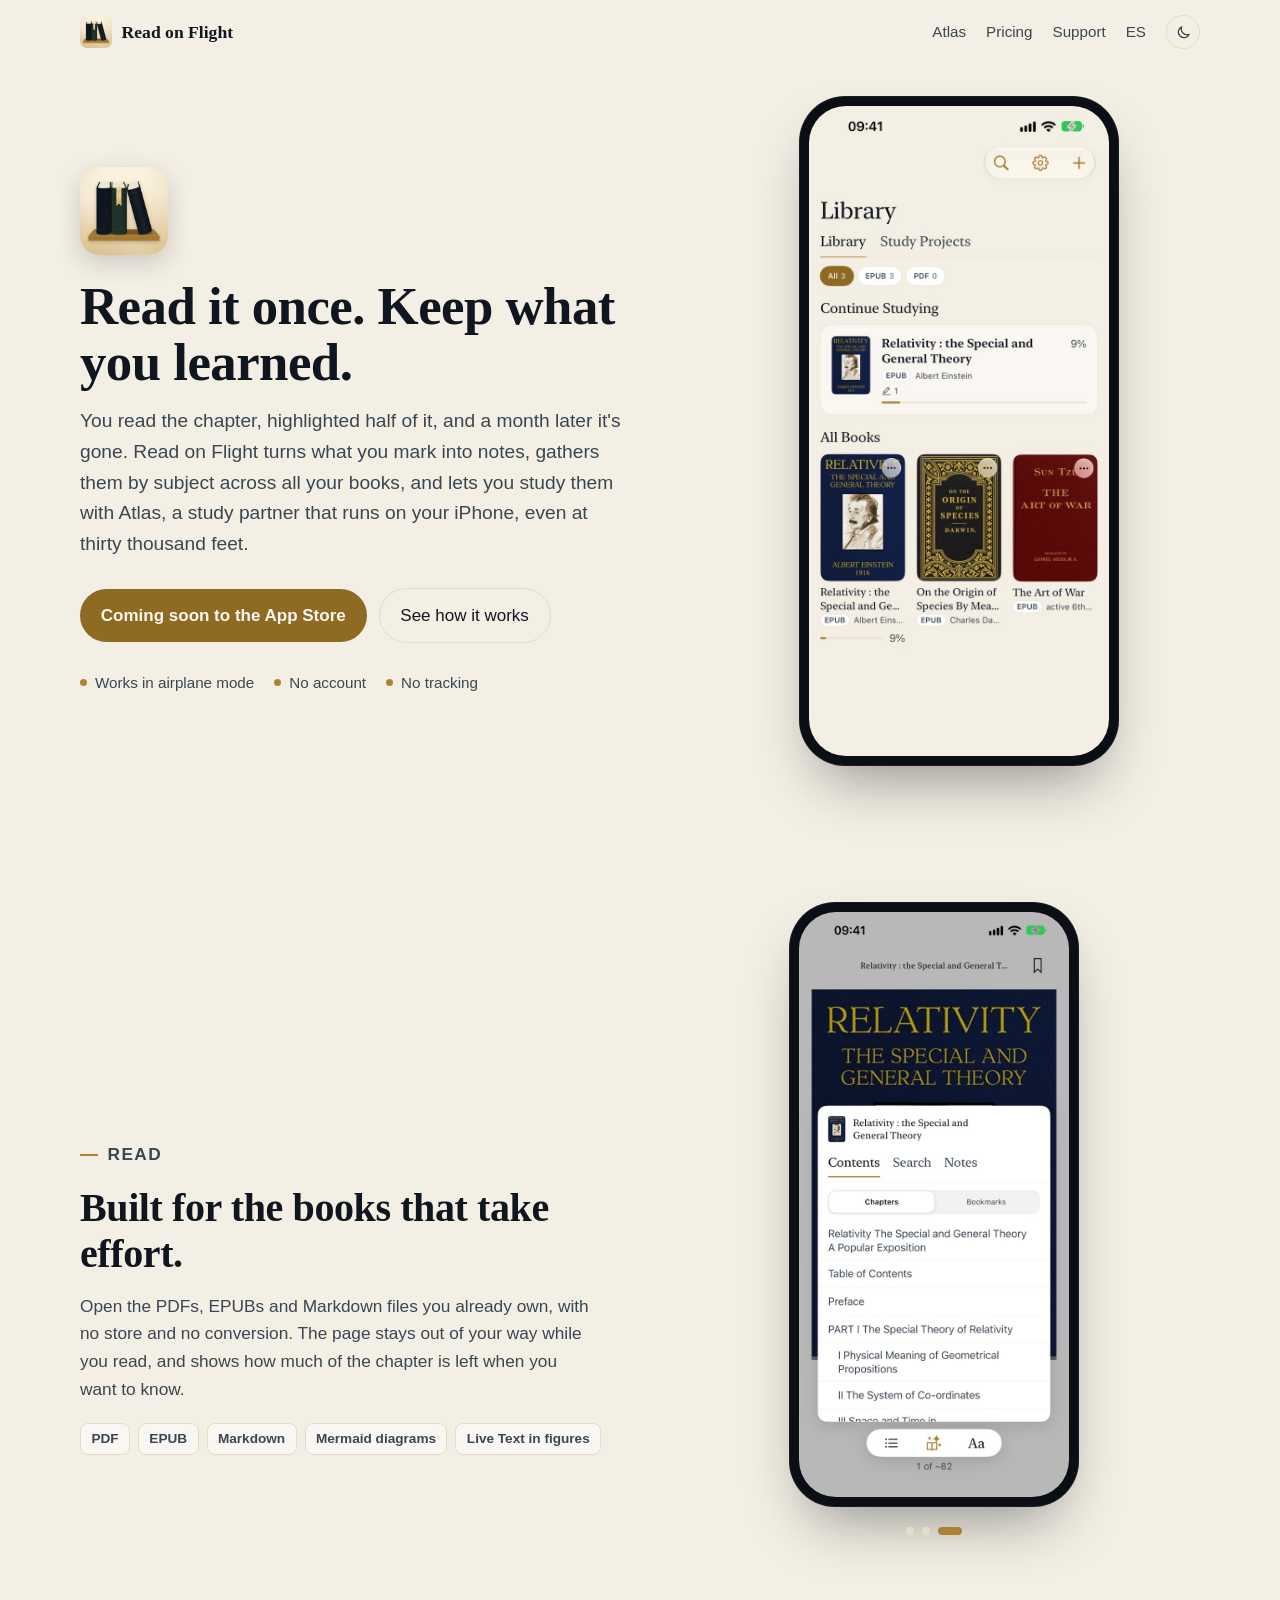
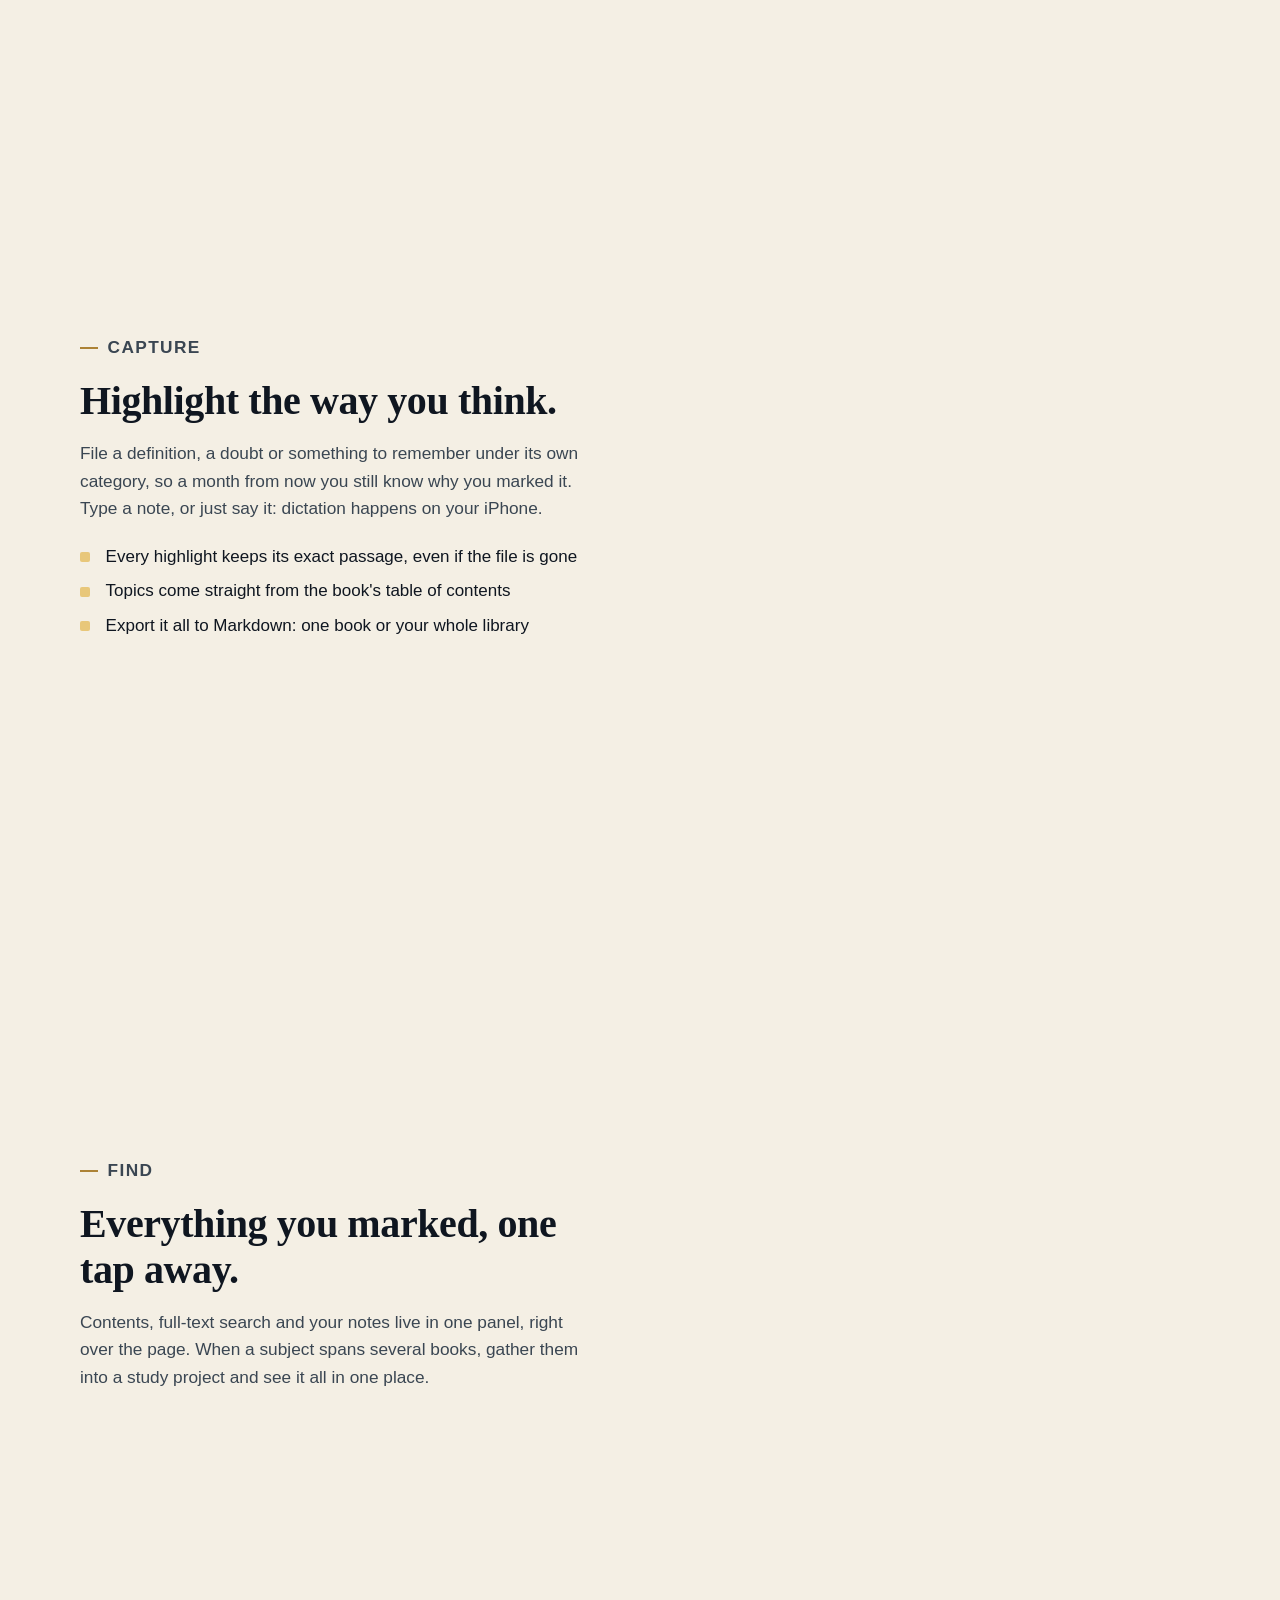
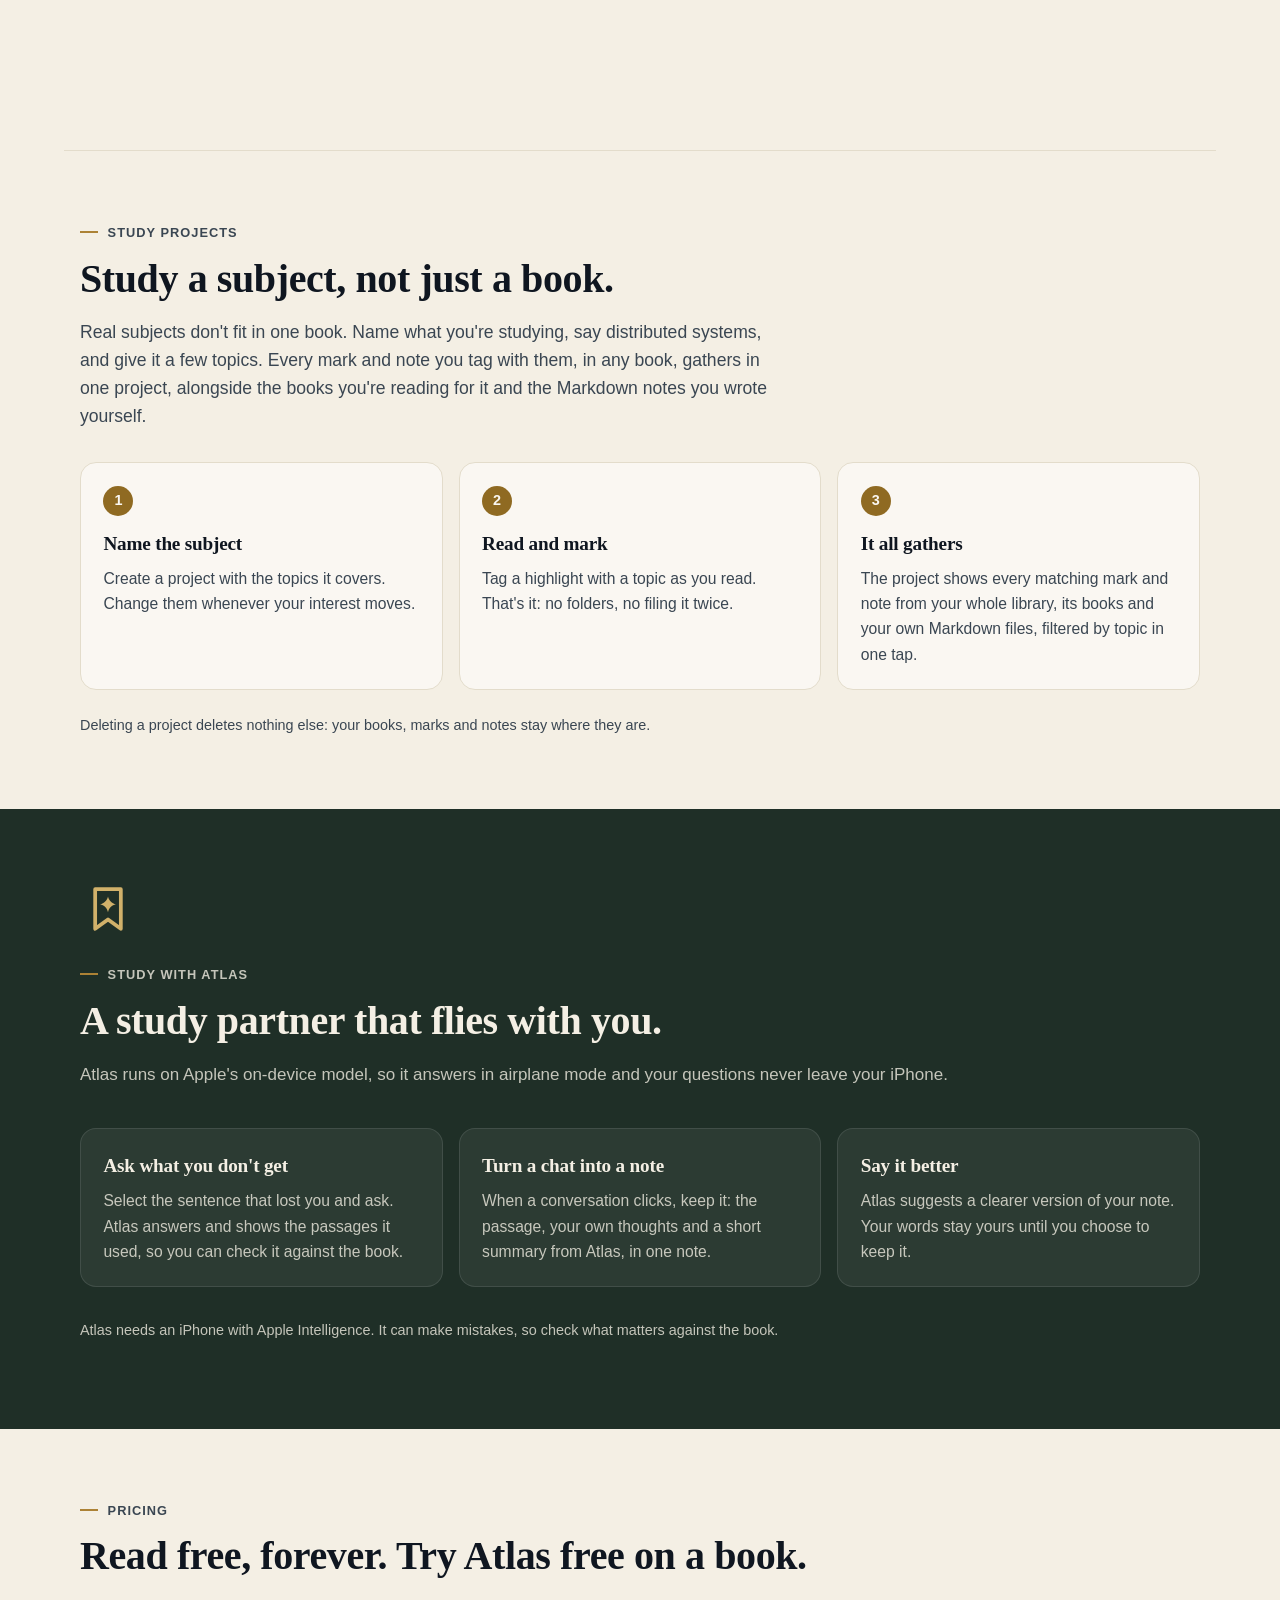
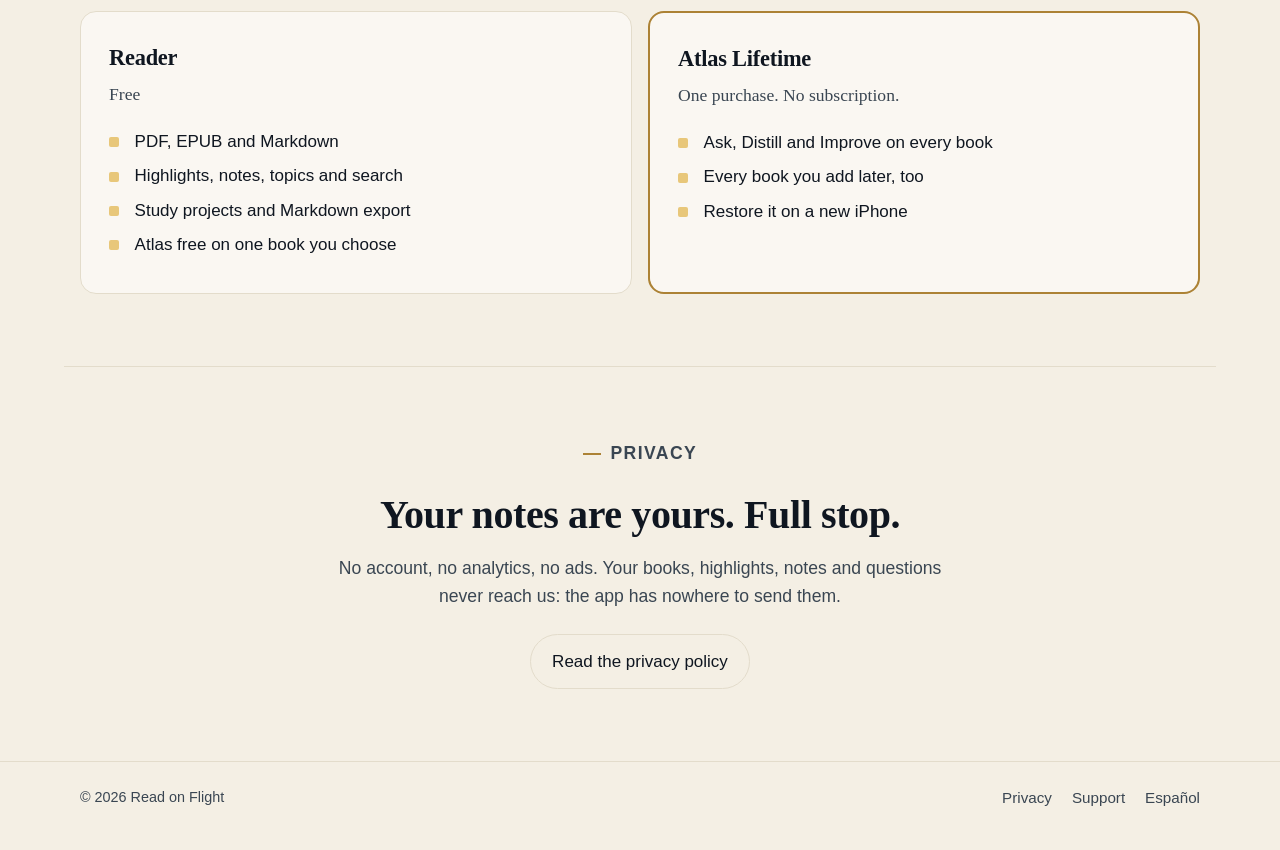
==== index.html @ 16715e51 "Study Projects gets its own section and a place in the hero: study a subject, not just a book" ====
<!doctype html>
<html lang="en">
<head>
<meta charset="utf-8">
<meta name="viewport" content="width=device-width, initial-scale=1">
<title>Read on Flight — turn technical books into knowledge you keep</title>
<meta name="description" content="The offline reader for technical books. Highlight what matters, turn it into notes you will actually use, and study with Atlas, a study partner that runs entirely on your iPhone. No account, no tracking.">
<meta property="og:title" content="Read on Flight">
<meta property="og:description" content="Turn technical books into knowledge you keep. The offline reader for iPhone.">
<meta property="og:image" content="https://sebas8824.github.io/readonflight-site/img/library.jpg">
<meta name="theme-color" content="#f4efe4" media="(prefers-color-scheme: light)">
<meta name="theme-color" content="#0f1620" media="(prefers-color-scheme: dark)">
<link rel="icon" href="img/icon.png">
<link rel="apple-touch-icon" href="apple-touch-icon.png">
<link rel="alternate" hreflang="es" href="es/">
<script>try{var t=localStorage.getItem("theme");if(t=="light"||t=="dark")document.documentElement.dataset.theme=t}catch(e){}</script>
<link rel="stylesheet" href="style.css">
</head>
<body>

<header class="bar">
  <a class="brand" href="./"><img src="img/icon.png" alt="">Read on Flight</a>
  <nav><a href="#atlas">Atlas</a><a href="#pricing">Pricing</a><a href="support.html">Support</a><a href="es/" lang="es">ES</a><button class="theme-toggle" type="button" data-to-dark="Switch to dark mode" data-to-light="Switch to light mode" aria-label="Switch to dark mode"><svg class="moon" viewBox="0 0 24 24" aria-hidden="true"><path d="M20 14.5A8 8 0 0 1 9.5 4a8 8 0 1 0 10.5 10.5z" fill="none" stroke="currentColor" stroke-width="1.8" stroke-linejoin="round"/></svg><svg class="sun" viewBox="0 0 24 24" aria-hidden="true"><circle cx="12" cy="12" r="4" fill="none" stroke="currentColor" stroke-width="1.8"/><path d="M12 2.5v2.5M12 19v2.5M2.5 12H5M19 12h2.5M5.3 5.3l1.8 1.8M16.9 16.9l1.8 1.8M5.3 18.7l1.8-1.8M16.9 7.1l1.8-1.8" stroke="currentColor" stroke-width="1.8" stroke-linecap="round"/></svg></button></nav>
</header>

<main>
  <section class="hero">
    <div>
      <img class="icon" src="img/icon.png" alt="Read on Flight app icon">
      <h1>Read it once. Keep what you learned.</h1>
      <p class="lede">You read the chapter, highlighted half of it, and a month later it's gone.
      Read on Flight turns what you mark into notes, gathers them by subject across all your books,
      and lets you study them with Atlas, a study partner that runs on your iPhone, even at thirty
      thousand feet.</p>
      <div class="cta">
        <span class="pill">Coming soon to the App Store</span>
        <a class="pill ghost" href="#features">See how it works</a>
      </div>
      <ul class="promises">
        <li>Works in airplane mode</li>
        <li>No account</li>
        <li>No tracking</li>
      </ul>
    </div>
    <div class="phone">
      <img class="for-light" src="img/library.jpg" width="646" height="1400" alt="The library: a Continue Studying card for Einstein's Relativity above a shelf of three book covers.">
      <img class="for-dark" src="img/library-dark.jpg" width="646" height="1400" alt="The library: a Continue Studying card for Einstein's Relativity above a shelf of three book covers.">
    </div>
  </section>

  <section class="section tour" id="features">
    <div class="tour-steps">
      <article class="step is-active">
        <div class="copy">
          <p class="eyebrow">Read</p>
          <h2>Built for the books that take effort.</h2>
          <p>Open the PDFs, EPUBs and Markdown files you already own, with no store and no conversion.
          The page stays out of your way while you read, and shows how much of the chapter is left
          when you want to know.</p>
          <div class="formats"><span>PDF</span><span>EPUB</span><span>Markdown</span><span>Mermaid diagrams</span><span>Live Text in figures</span></div>
        </div>
      </article>
      <article class="step">
        <div class="copy">
          <p class="eyebrow">Capture</p>
          <h2>Highlight the way you think.</h2>
          <p>File a definition, a doubt or something to remember under its own category, so a month
          from now you still know why you marked it. Type a note, or just say it: dictation happens
          on your iPhone.</p>
          <ul class="ticks">
            <li>Every highlight keeps its exact passage, even if the file is gone</li>
            <li>Topics come straight from the book's table of contents</li>
            <li>Export it all to Markdown: one book or your whole library</li>
          </ul>
        </div>
      </article>
      <article class="step">
        <div class="copy">
          <p class="eyebrow">Find</p>
          <h2>Everything you marked, one tap away.</h2>
          <p>Contents, full-text search and your notes live in one panel, right over the page. When a
          subject spans several books, gather them into a study project and see it all in one place.</p>
        </div>
      </article>
    </div>
    <div class="tour-stage">
      <div class="phone"><div class="shots">
        <img class="shot is-on" src="img/reader.jpg" width="646" height="1400" alt="A page of Relativity with a passage highlighted in green and the reading dock below.">
        <img class="shot" loading="lazy" src="img/select.jpg" width="646" height="1400" alt="A selected passage with the menu: Highlight, Note, Ask Atlas, Copy.">
        <img class="shot" loading="lazy" src="img/contents.jpg" width="646" height="1400" alt="The contents panel with Contents, Search and Notes tabs over the book.">
      </div></div>
      <div class="tour-dots" aria-hidden="true"><span class="is-on"></span><span></span><span></span></div>
    </div>
  </section>

  <section class="section projects" id="projects">
    <p class="eyebrow">Study Projects</p>
    <h2>Study a subject, not just a book.</h2>
    <p class="lead">Real subjects don't fit in one book. Name what you're studying, say distributed systems, and give it a few topics. Every mark and note you tag with them, in any book, gathers in one project, alongside the books you're reading for it and the Markdown notes you wrote yourself.</p>
    <ol class="project-steps">
        <li><span class="n">1</span><h3>Name the subject</h3><p>Create a project with the topics it covers. Change them whenever your interest moves.</p></li>
        <li><span class="n">2</span><h3>Read and mark</h3><p>Tag a highlight with a topic as you read. That's it: no folders, no filing it twice.</p></li>
        <li><span class="n">3</span><h3>It all gathers</h3><p>The project shows every matching mark and note from your whole library, its books and your own Markdown files, filtered by topic in one tap.</p></li>
    </ol>
    <p class="fine">Deleting a project deletes nothing else: your books, marks and notes stay where they are.</p>
  </section>

  <div class="atlas" id="atlas">
    <section class="section">
      <svg class="glyph" viewBox="0 0 24 24" aria-hidden="true">
        <path d="M6.5 3.5h11v17l-5.5-4-5.5 4z" fill="none" stroke="currentColor" stroke-width="1.6" stroke-linecap="round" stroke-linejoin="round"/>
        <path d="M12 6.6c.36 1.7 1.67 2.99 3.4 3.4-1.73.36-3.04 1.67-3.4 3.4-.36-1.73-1.67-3.04-3.4-3.4 1.73-.4 3.04-1.7 3.4-3.4z" fill="currentColor"/>
      </svg>
      <p class="eyebrow">Study with Atlas</p>
      <h2>A study partner that flies with you.</h2>
      <p>Atlas runs on Apple's on-device model, so it answers in airplane mode and your questions
      never leave your iPhone.</p>
      <div class="cards">
        <div class="card"><h3>Ask what you don't get</h3><p>Select the sentence that lost you and ask. Atlas answers and shows the passages it used, so you can check it against the book.</p></div>
        <div class="card"><h3>Turn a chat into a note</h3><p>When a conversation clicks, keep it: the passage, your own thoughts and a short summary from Atlas, in one note.</p></div>
        <div class="card"><h3>Say it better</h3><p>Atlas suggests a clearer version of your note. Your words stay yours until you choose to keep it.</p></div>
      </div>
      <p class="fine">Atlas needs an iPhone with Apple Intelligence. It can make mistakes, so check
      what matters against the book.</p>
    </section>
  </div>

  <section class="section" id="pricing">
    <p class="eyebrow">Pricing</p>
    <h2>Read free, forever. Try Atlas free on a book.</h2>
    <div class="pricing">
      <div class="plan">
        <h3>Reader</h3>
        <p class="price">Free</p>
        <ul class="ticks">
          <li>PDF, EPUB and Markdown</li>
          <li>Highlights, notes, topics and search</li>
          <li>Study projects and Markdown export</li>
          <li>Atlas free on one book you choose</li>
        </ul>
      </div>
      <div class="plan gold">
        <h3>Atlas Lifetime</h3>
        <p class="price">One purchase. No subscription.</p>
        <ul class="ticks">
          <li>Ask, Distill and Improve on every book</li>
          <li>Every book you add later, too</li>
          <li>Restore it on a new iPhone</li>
        </ul>
      </div>
    </div>
  </section>

  <section class="section privacy-band">
    <p class="eyebrow">Privacy</p>
    <h2>Your notes are yours. Full stop.</h2>
    <p>No account, no analytics, no ads. Your books, highlights, notes and questions never reach
    us: the app has nowhere to send them.</p>
    <a class="pill ghost" href="privacy.html">Read the privacy policy</a>
  </section>
</main>

<footer class="site-footer">
  <div class="bar">
    <span>© 2026 Read on Flight</span>
    <nav><a href="privacy.html">Privacy</a><a href="support.html">Support</a><a href="es/" lang="es">Español</a></nav>
  </div>
</footer>

<script src="tour.js" defer></script>
<script src="theme.js" defer></script>
</body>
</html>
---- style.css ----
/* Tokens mirror the app's DesignSystem (Oxford Archive, ADR-0019). Gold is a fill, never text on vellum. */
:root {
  --ground: #f4efe4;
  --surface: #faf7f2;
  --raised: #ffffff;
  --ink: #0f1620;
  --ink-2: #3a4652;
  --gold: #ac8235;
  --gold-fill: #8f6a22;
  --on-gold: #faf7f2;
  --knowledge: #e8c77a;
  --shelf: #1f2f27;
  --on-shelf: #f4efe4;
  --hairline: #e3dccb;
  --link: #6b4f17;
  --serif: "New York", ui-serif, "Iowan Old Style", Georgia, "Times New Roman", serif;
  --sans: -apple-system, BlinkMacSystemFont, "Segoe UI", Roboto, "Helvetica Neue", sans-serif;
  color-scheme: light dark;
}
/* Dark follows the system unless the header's toggle chose a side (theme.js). */
@media (prefers-color-scheme: dark) {
  :root:not([data-theme="light"]) {
    --ground: #0f1620;
    --surface: #1a2330;
    --raised: #222d3c;
    --ink: #f4efe4;
    --ink-2: #a8b4c0;
    --gold: #d1b16a;
    --gold-fill: #d1b16a;
    --on-gold: #0f1620;
    --knowledge: #f2e3b2;
    --shelf: #2f4336;
    --hairline: #2a3543;
    --link: #d1b16a;
  }
  :root:not([data-theme="light"]) .for-light { display: none; }
  :root:not([data-theme="light"]) .for-dark { display: block; }
}
:root[data-theme="dark"] {
  color-scheme: dark;
  --ground: #0f1620;
  --surface: #1a2330;
  --raised: #222d3c;
  --ink: #f4efe4;
  --ink-2: #a8b4c0;
  --gold: #d1b16a;
  --gold-fill: #d1b16a;
  --on-gold: #0f1620;
  --knowledge: #f2e3b2;
  --shelf: #2f4336;
  --hairline: #2a3543;
  --link: #d1b16a;
}
:root[data-theme="dark"] .for-light { display: none; }
:root[data-theme="dark"] .for-dark { display: block; }
:root[data-theme="light"] { color-scheme: light; }
.for-dark { display: none; }

* { box-sizing: border-box; }
html { -webkit-text-size-adjust: 100%; }
body {
  margin: 0;
  background: var(--ground);
  color: var(--ink);
  font: 17px/1.6 var(--sans);
}
img { max-width: 100%; height: auto; display: block; }
a { color: var(--link); text-underline-offset: 2px; }
h1, h2, h3 { font-family: var(--serif); font-weight: 600; letter-spacing: -0.01em; }

/* ---------- Shared header / footer ---------- */
.bar {
  max-width: 72rem; margin: 0 auto; padding: 1rem;
  display: flex; align-items: center; justify-content: space-between; gap: 1rem;
}
.brand { display: flex; align-items: center; gap: 0.6rem; color: var(--ink); text-decoration: none; font-family: var(--serif); font-weight: 600; font-size: 1.1rem; }
.brand img { width: 32px; height: 32px; border-radius: 22.5%; }
.bar nav { display: flex; gap: 1.25rem; font-size: 0.95rem; }
.bar nav a { color: var(--ink-2); text-decoration: none; }
.bar nav a:hover { color: var(--ink); }
.theme-toggle {
  display: inline-grid; place-items: center; width: 34px; height: 34px; margin: -6px 0;
  border: 1px solid var(--hairline); border-radius: 50%; background: transparent; color: var(--ink-2); cursor: pointer;
}
.theme-toggle:hover { color: var(--ink); }
.theme-toggle svg { width: 17px; height: 17px; }
.theme-toggle .sun { display: none; }
@media (prefers-color-scheme: dark) {
  :root:not([data-theme="light"]) .theme-toggle .sun { display: block; }
  :root:not([data-theme="light"]) .theme-toggle .moon { display: none; }
}
:root[data-theme="dark"] .theme-toggle .sun { display: block; }
:root[data-theme="dark"] .theme-toggle .moon { display: none; }
.bar nav { align-items: center; }
.site-footer {
  border-top: 1px solid var(--hairline);
  color: var(--ink-2); font-size: 0.9rem;
}
.site-footer .bar { padding-top: 1.5rem; padding-bottom: 2.5rem; flex-wrap: wrap; }

/* ---------- Landing ---------- */
.hero {
  max-width: 72rem; margin: 0 auto; padding: 2rem 1rem 4rem;
  display: grid; grid-template-columns: 1.1fr 0.9fr; gap: 3rem; align-items: center;
}
.hero .icon { width: 88px; height: 88px; border-radius: 22.5%; box-shadow: 0 8px 24px rgb(15 22 32 / 0.18); margin-bottom: 1.5rem; }
.hero h1 { font-size: clamp(2.3rem, 5vw, 3.3rem); line-height: 1.05; margin: 0 0 1rem; }
.hero .lede { font-size: 1.2rem; color: var(--ink-2); margin: 0 0 1.75rem; max-width: 34rem; }
.cta { display: flex; flex-wrap: wrap; gap: 0.75rem; align-items: center; }
.pill {
  display: inline-flex; align-items: center; gap: 0.5rem;
  padding: 0.8rem 1.3rem; border-radius: 999px;
  background: var(--gold-fill); color: var(--on-gold);
  font-weight: 600; text-decoration: none;
}
.pill.ghost { background: transparent; color: var(--ink); border: 1px solid var(--hairline); font-weight: 500; }
.promises { display: flex; flex-wrap: wrap; gap: 0.5rem 1.25rem; margin: 1.75rem 0 0; padding: 0; list-style: none; color: var(--ink-2); font-size: 0.95rem; }
.promises li::before { content: ""; display: inline-block; width: 7px; height: 7px; border-radius: 50%; background: var(--gold); margin-right: 0.5rem; vertical-align: 2px; }

.phone {
  width: 100%; max-width: 320px; margin: 0 auto;
  border-radius: 46px; padding: 10px;
  background: #0b0f15;
  box-shadow: 0 30px 60px -20px rgb(15 22 32 / 0.45), 0 0 0 1px rgb(255 255 255 / 0.06) inset;
}
.phone img { border-radius: 37px; width: 100%; }
.phone.small { max-width: 280px; }

.section { max-width: 72rem; margin: 0 auto; padding: 4.5rem 1rem; }
.section + .section { border-top: 1px solid var(--hairline); }
.feature { display: grid; grid-template-columns: 1fr 1fr; gap: 3.5rem; align-items: center; }
.feature.flip .copy { order: 2; }
.eyebrow { font-size: 0.8rem; font-weight: 600; letter-spacing: 0.08em; text-transform: uppercase; color: var(--ink-2); margin: 0 0 0.75rem; }
.eyebrow::before { content: ""; display: inline-block; width: 18px; height: 2px; background: var(--gold); margin-right: 0.6rem; vertical-align: 4px; }
.feature h2, .step h2, .section > h2 { font-size: clamp(1.8rem, 3.6vw, 2.5rem); line-height: 1.15; margin: 0 0 1rem; }
.feature p, .step p { color: var(--ink-2); font-size: 1.08rem; margin: 0 0 1rem; max-width: 32rem; }
.ticks { list-style: none; padding: 0; margin: 1.25rem 0 0; }
.ticks li { padding-left: 1.6rem; position: relative; margin: 0.45rem 0; }
.ticks li::before { content: ""; position: absolute; left: 0; top: 0.55em; width: 10px; height: 10px; border-radius: 2px; background: var(--knowledge); }

/* Feature tour: the phone stays put while the steps scroll past it (tour.js picks the shot). */
.tour { display: grid; grid-template-columns: 1fr 1fr; gap: 3.5rem; }
.step { min-height: 88vh; display: flex; align-items: center; }
.js .step .copy { opacity: 0.28; transform: translateY(14px); transition: opacity 0.5s ease, transform 0.6s ease; }
.js .step.is-active .copy { opacity: 1; transform: none; }
.tour-stage { position: sticky; top: max(4.5rem, calc(50vh - 340px)); align-self: start; }
.tour-stage .phone { max-width: 290px; }
.shots { position: relative; aspect-ratio: 646 / 1400; }
.shot { position: absolute; inset: 0; height: 100%; opacity: 0; transform: scale(0.97); transition: opacity 0.55s ease, transform 0.7s ease; }
.shot.is-on { opacity: 1; transform: none; }
.tour-dots { display: flex; justify-content: center; gap: 0.5rem; margin-top: 1.25rem; }
.tour-dots span { width: 8px; height: 8px; border-radius: 4px; background: var(--hairline); transition: width 0.3s ease, background 0.3s ease; }
.tour-dots span.is-on { width: 24px; background: var(--gold); }

.formats { display: flex; flex-wrap: wrap; gap: 0.5rem; margin-top: 1.25rem; }
.formats span { border: 1px solid var(--hairline); background: var(--surface); border-radius: 8px; padding: 0.25rem 0.65rem; font-size: 0.85rem; font-weight: 600; color: var(--ink-2); }

/* Study Projects: three numbered steps, the subject the library arranges itself around. */
.projects .lead { color: var(--ink-2); font-size: 1.1rem; max-width: 44rem; margin: 0 0 2rem; }
.project-steps { list-style: none; padding: 0; margin: 0; display: grid; grid-template-columns: repeat(3, 1fr); gap: 1rem; }
.project-steps li { background: var(--surface); border: 1px solid var(--hairline); border-radius: 16px; padding: 1.4rem; }
.project-steps .n { display: inline-grid; place-items: center; width: 30px; height: 30px; border-radius: 50%; background: var(--gold-fill); color: var(--on-gold); font-weight: 700; font-size: 0.9rem; margin-bottom: 0.85rem; }
.project-steps h3 { margin: 0 0 0.4rem; font-size: 1.2rem; }
.project-steps p { margin: 0; color: var(--ink-2); font-size: 0.98rem; }
.projects .fine { color: var(--ink-2); font-size: 0.9rem; margin: 1.5rem 0 0; }

/* Atlas lives on the shelf green, like the app's own chrome. */
.atlas { background: var(--shelf); color: var(--on-shelf); }
.atlas .section { border: 0; }
.atlas h2 { color: var(--on-shelf); }
.atlas .eyebrow, .atlas p { color: rgb(244 239 228 / 0.78); }
.atlas .glyph { width: 56px; height: 56px; color: #d1b16a; margin-bottom: 1.25rem; }
.cards { display: grid; grid-template-columns: repeat(3, 1fr); gap: 1rem; margin-top: 2.5rem; }
.card { background: rgb(255 255 255 / 0.06); border: 1px solid rgb(255 255 255 / 0.1); border-radius: 16px; padding: 1.4rem; }
.card h3 { margin: 0 0 0.4rem; font-size: 1.2rem; color: var(--on-shelf); }
.card p { margin: 0; font-size: 0.98rem; }
.atlas .fine { font-size: 0.9rem; margin-top: 2rem; }

.pricing { display: grid; grid-template-columns: 1fr 1fr; gap: 1rem; margin-top: 2rem; }
.plan { background: var(--surface); border: 1px solid var(--hairline); border-radius: 16px; padding: 1.75rem; }
.plan h3 { margin: 0; font-size: 1.4rem; }
.plan .price { font-family: var(--serif); font-size: 1.1rem; color: var(--ink-2); margin: 0.25rem 0 1rem; }
.plan.gold { border: 2px solid var(--gold); }

.privacy-band { text-align: center; }
.privacy-band p { color: var(--ink-2); max-width: 38rem; margin: 0 auto 1.5rem; font-size: 1.1rem; }

@media (max-width: 820px) {
  .hero, .feature { grid-template-columns: 1fr; gap: 2.5rem; }
  .feature.flip .copy { order: 0; }
  .hero { padding-top: 1rem; text-align: left; }
  .cards, .pricing, .project-steps { grid-template-columns: 1fr; }
  .section { padding: 3.5rem 1rem; }
  .bar nav { gap: 0.9rem; }
  .phone { max-width: 280px; }
  .phone.small { max-width: 250px; }
  /* Narrow: the phone pins in a band under the header and the words scroll up beneath it. */
  .tour { display: flex; flex-direction: column; gap: 0; }
  .tour-stage { order: -1; align-self: stretch; top: 0; z-index: 1; padding: 0.75rem 0 1rem; background: var(--ground); box-shadow: 0 14px 18px -10px var(--ground); }
  .tour-stage .phone { max-width: min(240px, 21vh); padding: 6px; border-radius: 28px; }
  .tour-stage .phone img { border-radius: 23px; }
  .tour-dots { margin-top: 0.75rem; }
  .step { min-height: 62vh; align-items: flex-start; padding-top: 2rem; }
}

@media (prefers-reduced-motion: reduce) {
  .js .step .copy, .shot, .tour-dots span { transition: none; }
}

/* ---------- Policy pages ---------- */
.doc { max-width: 42rem; margin: 0 auto; padding: 1.5rem 1rem 4rem; }
.doc h1 { font-size: 2.1rem; line-height: 1.2; margin: 0 0 0.25rem; }
.doc h2 { font-size: 1.3rem; margin: 2.2rem 0 0.5rem; }
.doc .meta { color: var(--ink-2); margin: 0 0 1.75rem; }
.doc .summary { background: var(--surface); border-left: 3px solid var(--gold); border-radius: 0 12px 12px 0; padding: 1rem 1.25rem; }
.doc ul { padding-left: 1.25rem; }
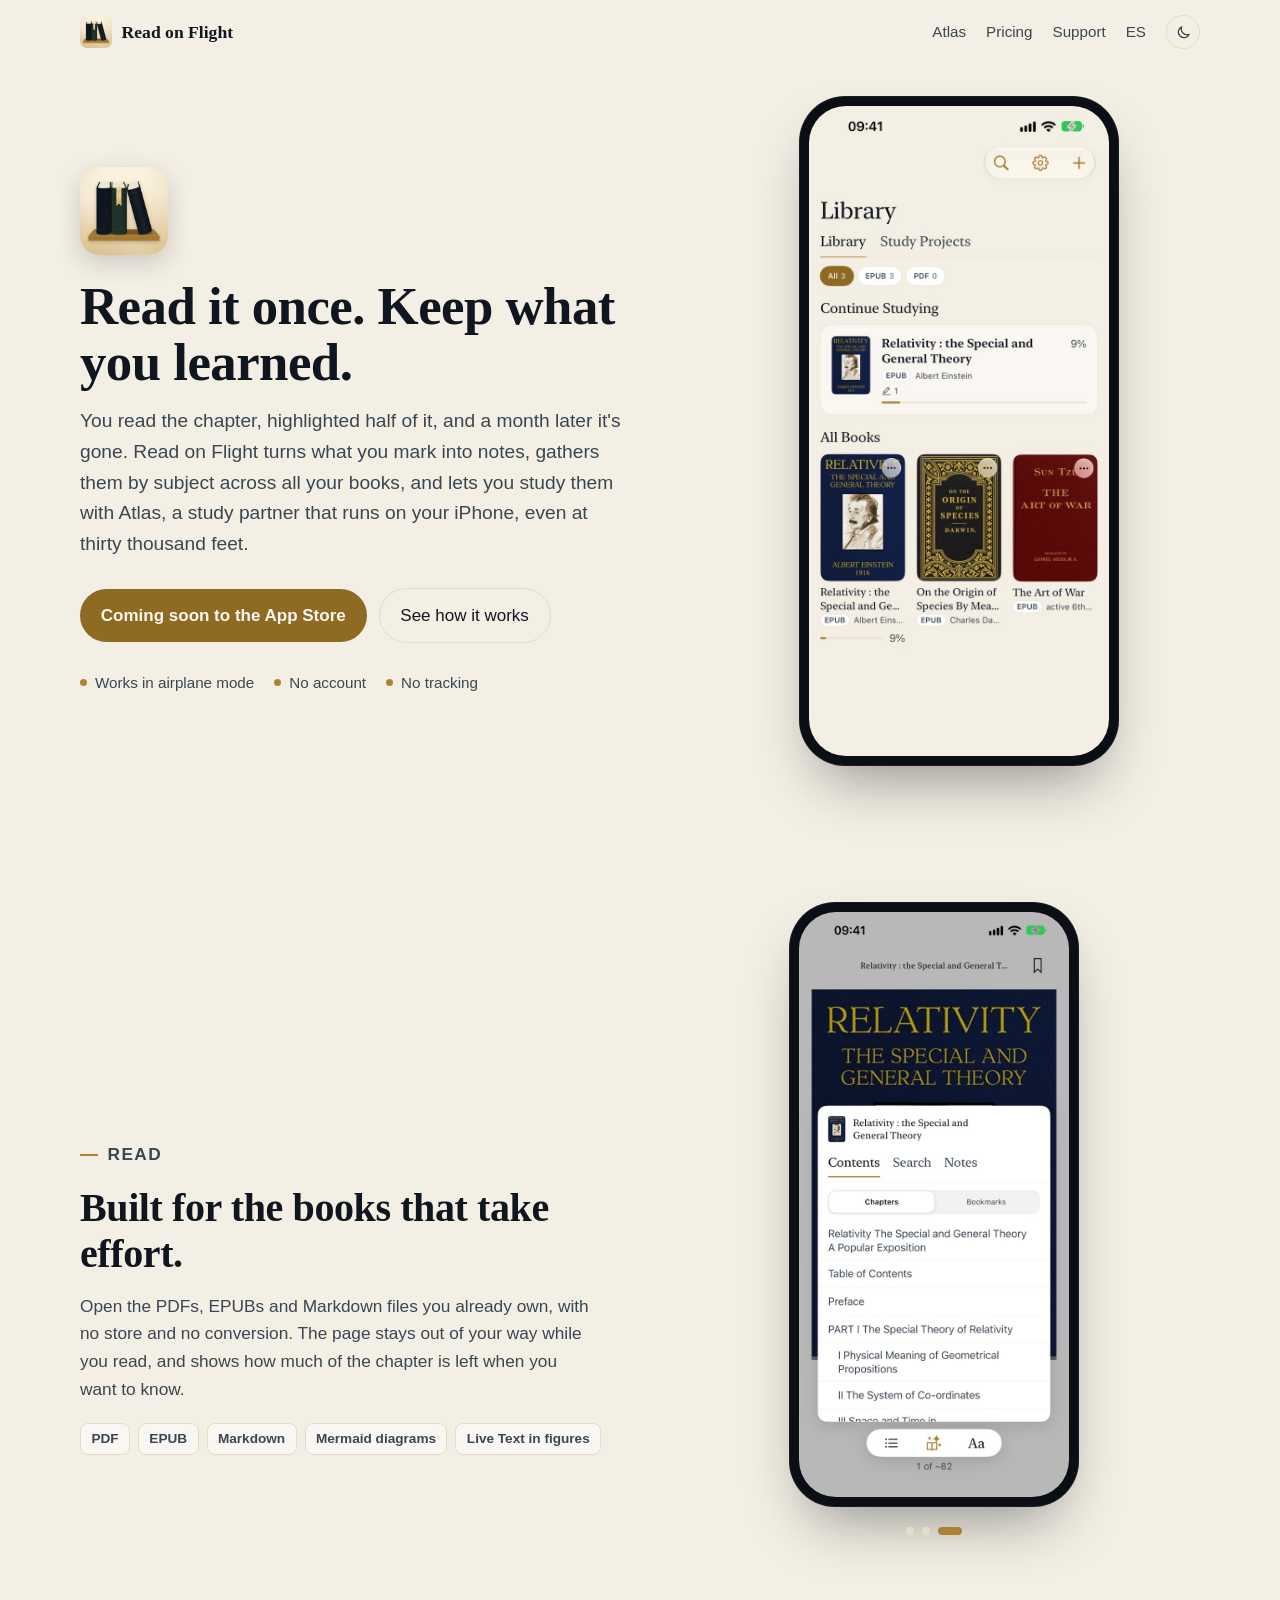
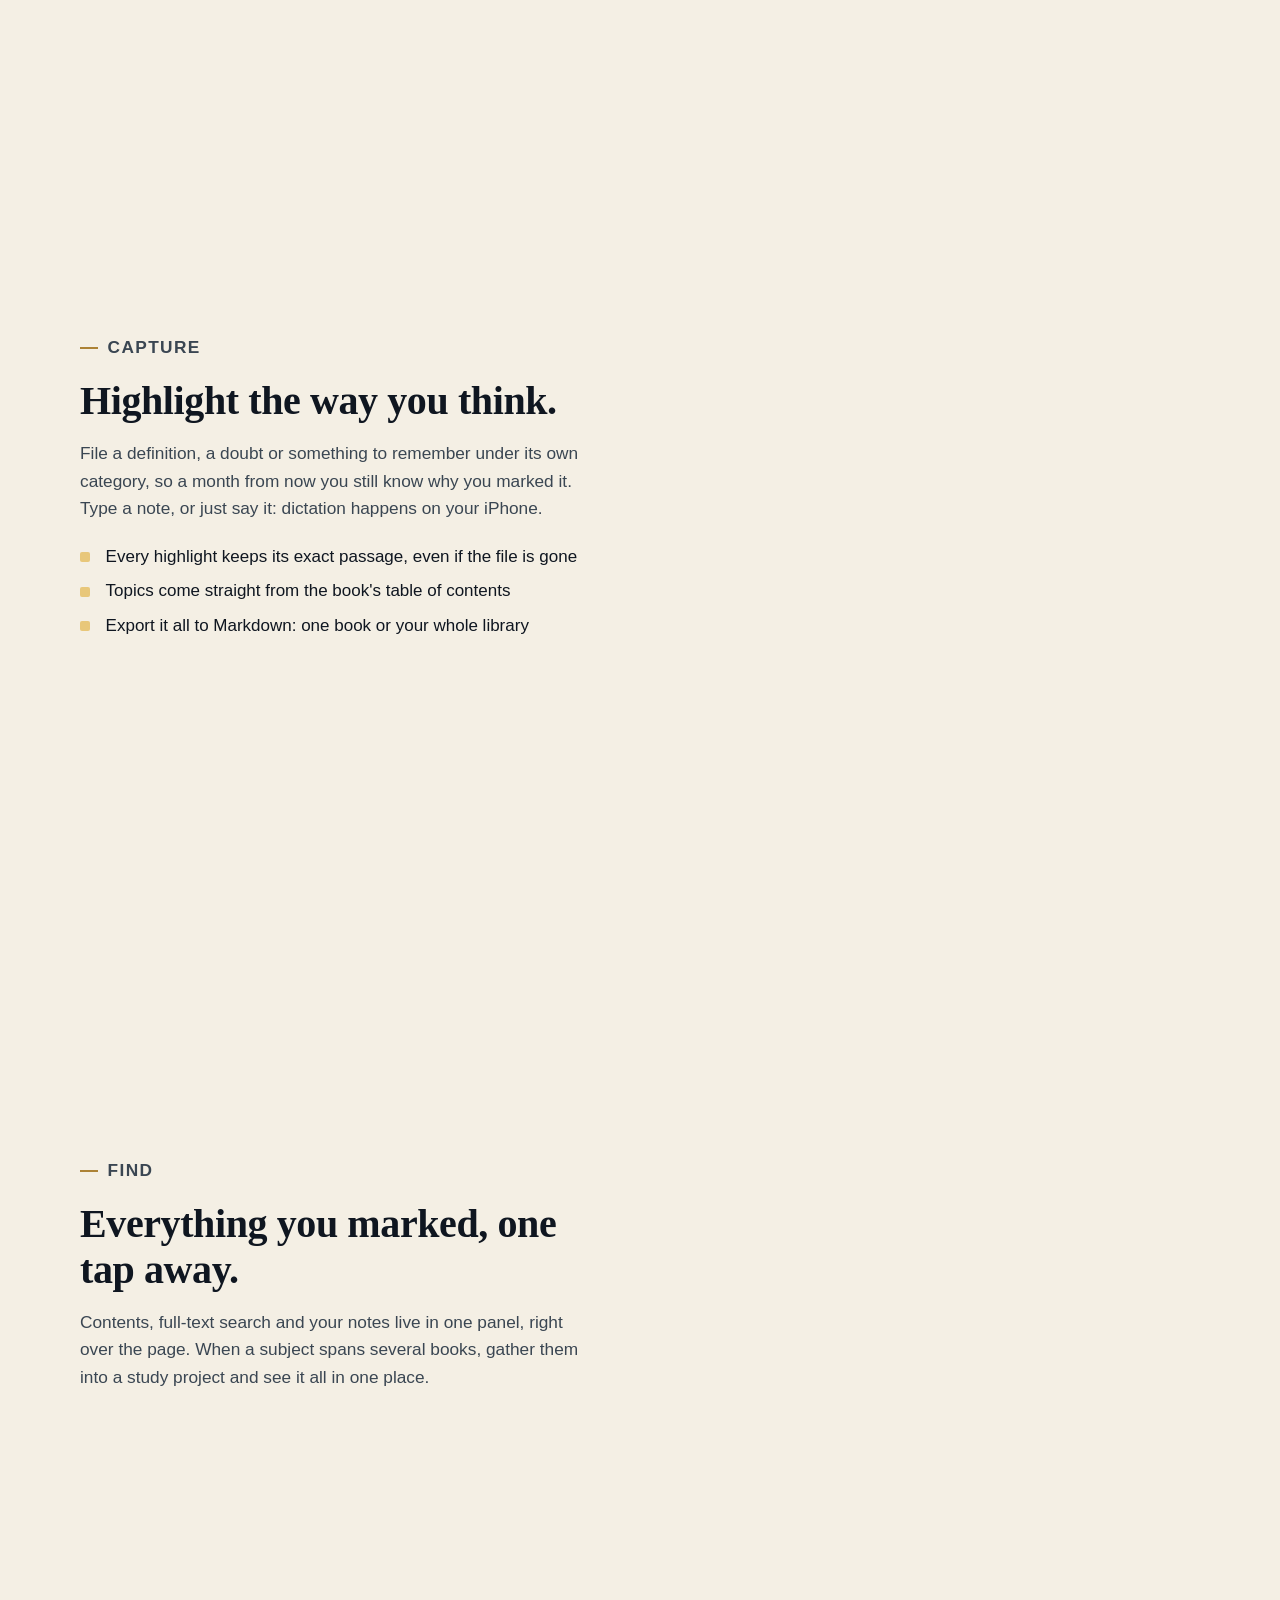
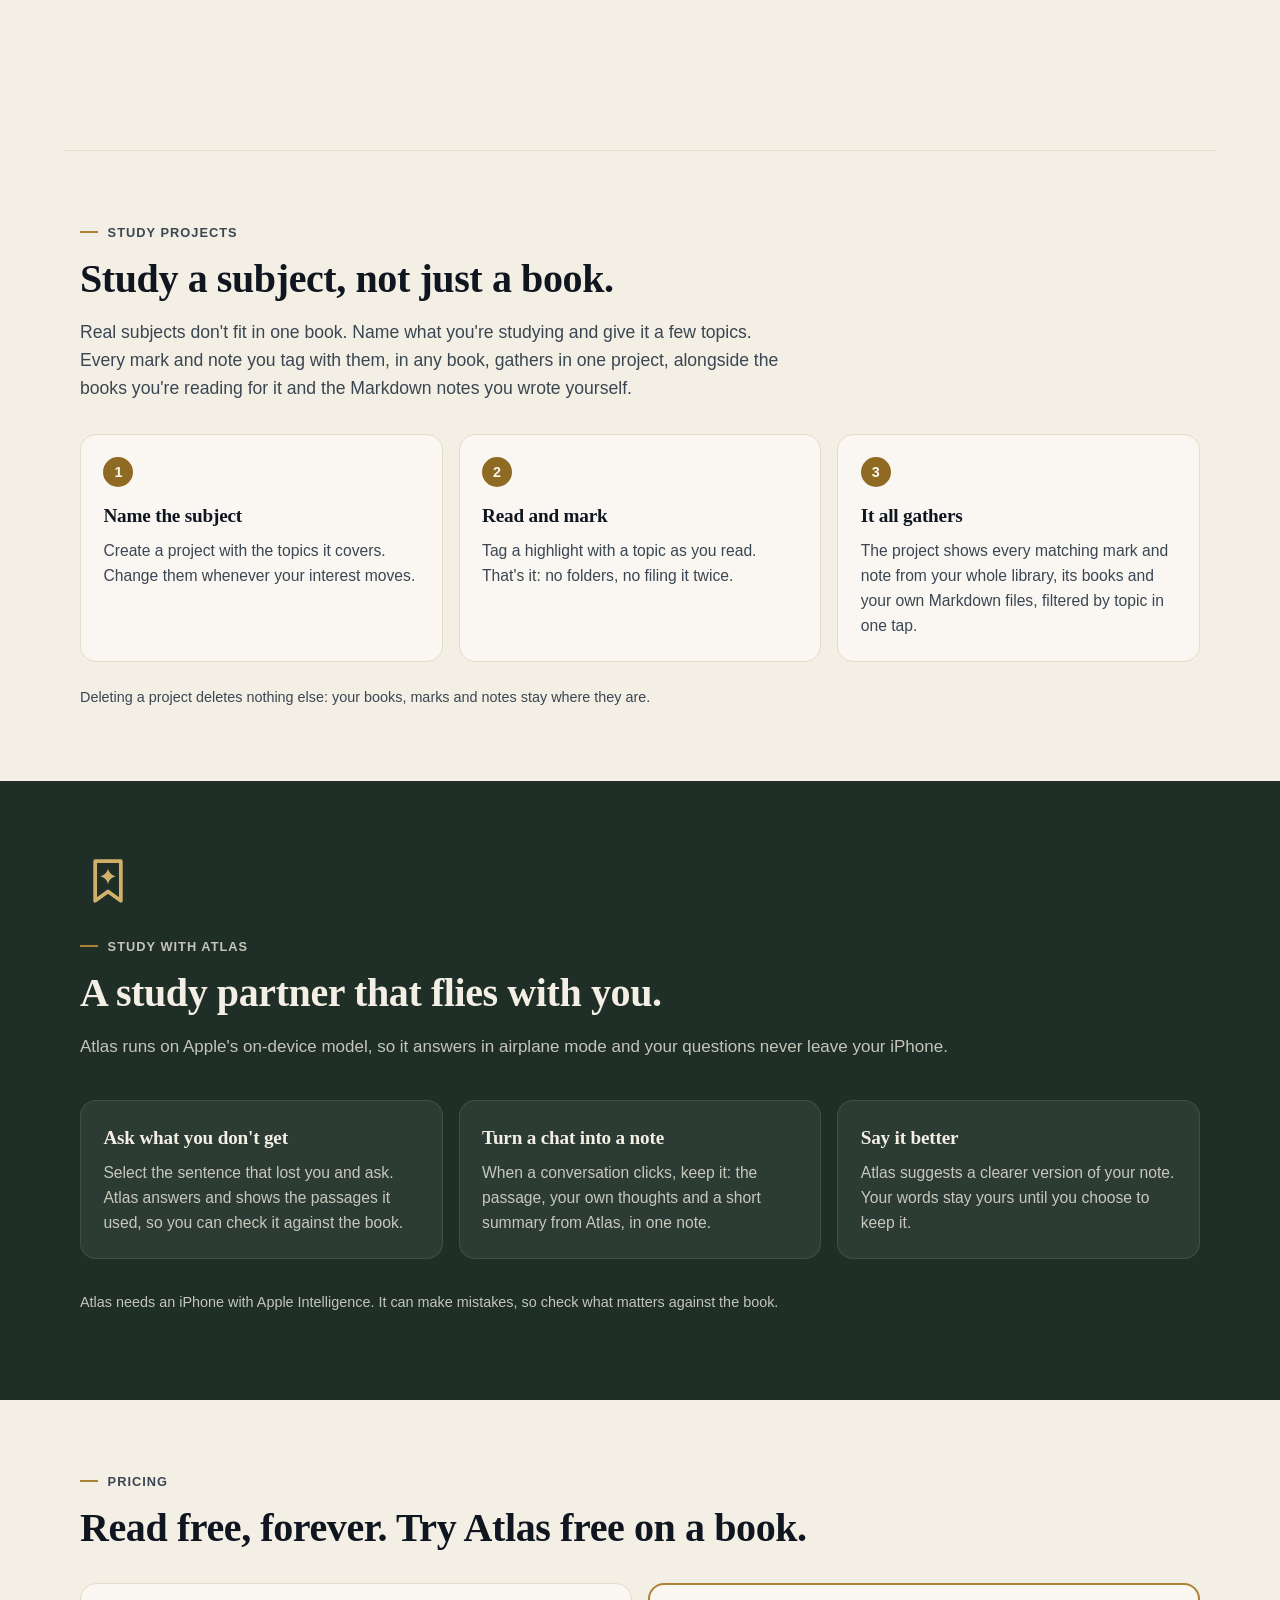
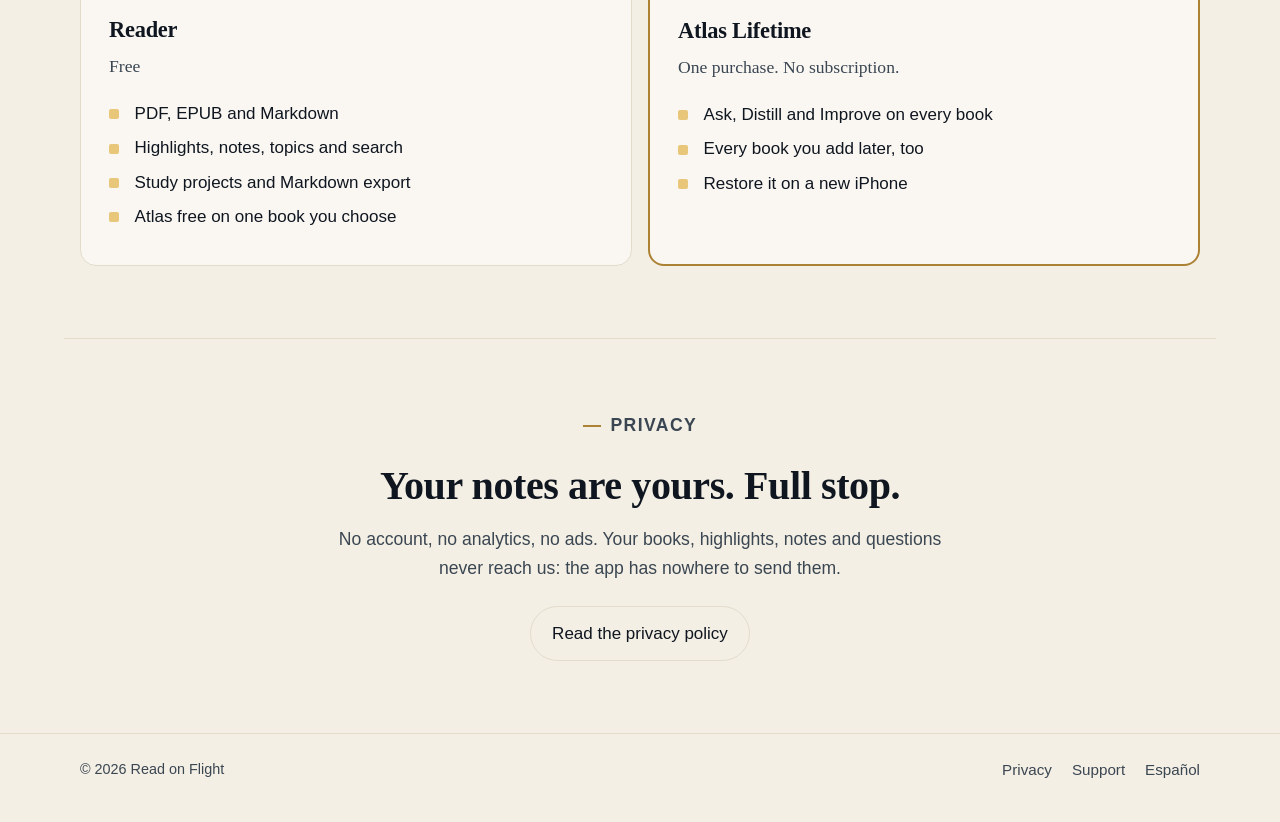
==== commit ac473089: "Study Projects copy names no subject" ====
--- a/index.html
+++ b/index.html
@@ -96,7 +96,7 @@
   <section class="section projects" id="projects">
     <p class="eyebrow">Study Projects</p>
     <h2>Study a subject, not just a book.</h2>
-    <p class="lead">Real subjects don't fit in one book. Name what you're studying, say distributed systems, and give it a few topics. Every mark and note you tag with them, in any book, gathers in one project, alongside the books you're reading for it and the Markdown notes you wrote yourself.</p>
+    <p class="lead">Real subjects don't fit in one book. Name what you're studying and give it a few topics. Every mark and note you tag with them, in any book, gathers in one project, alongside the books you're reading for it and the Markdown notes you wrote yourself.</p>
     <ol class="project-steps">
         <li><span class="n">1</span><h3>Name the subject</h3><p>Create a project with the topics it covers. Change them whenever your interest moves.</p></li>
         <li><span class="n">2</span><h3>Read and mark</h3><p>Tag a highlight with a topic as you read. That's it: no folders, no filing it twice.</p></li>
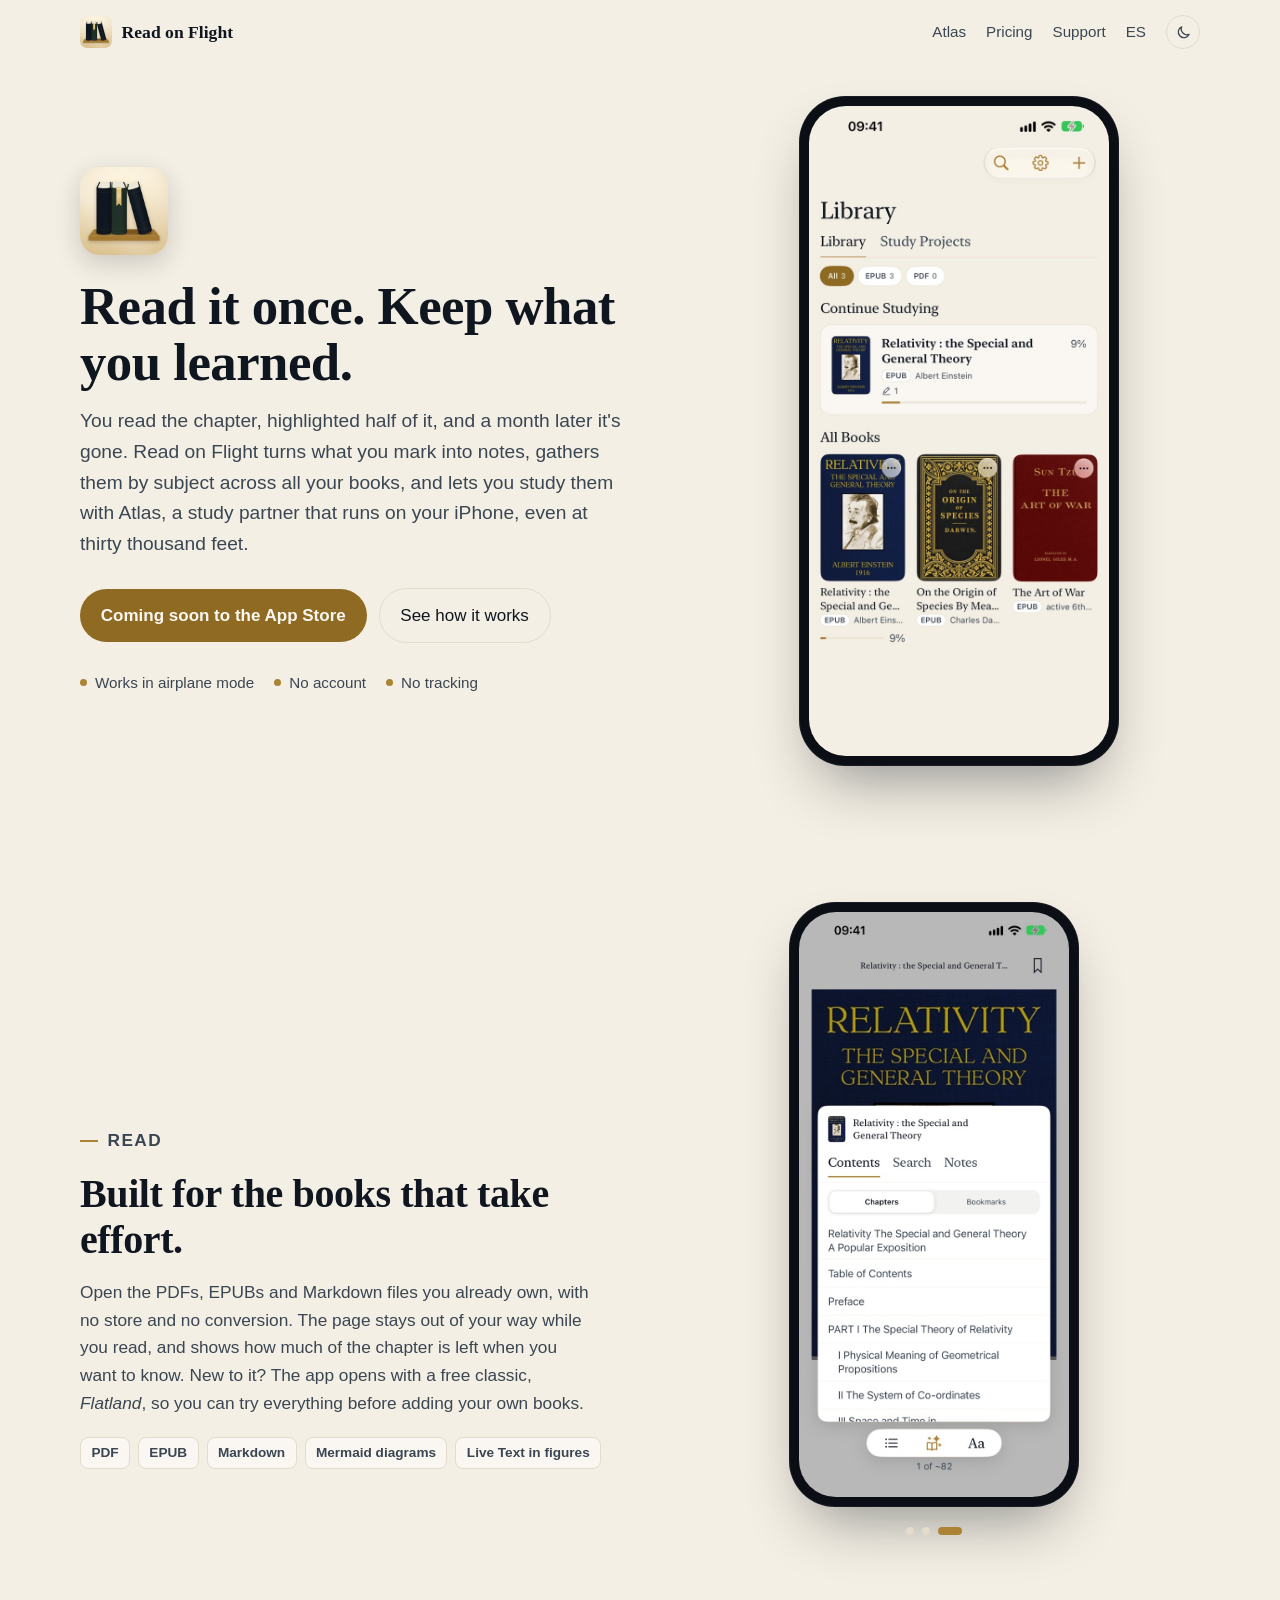
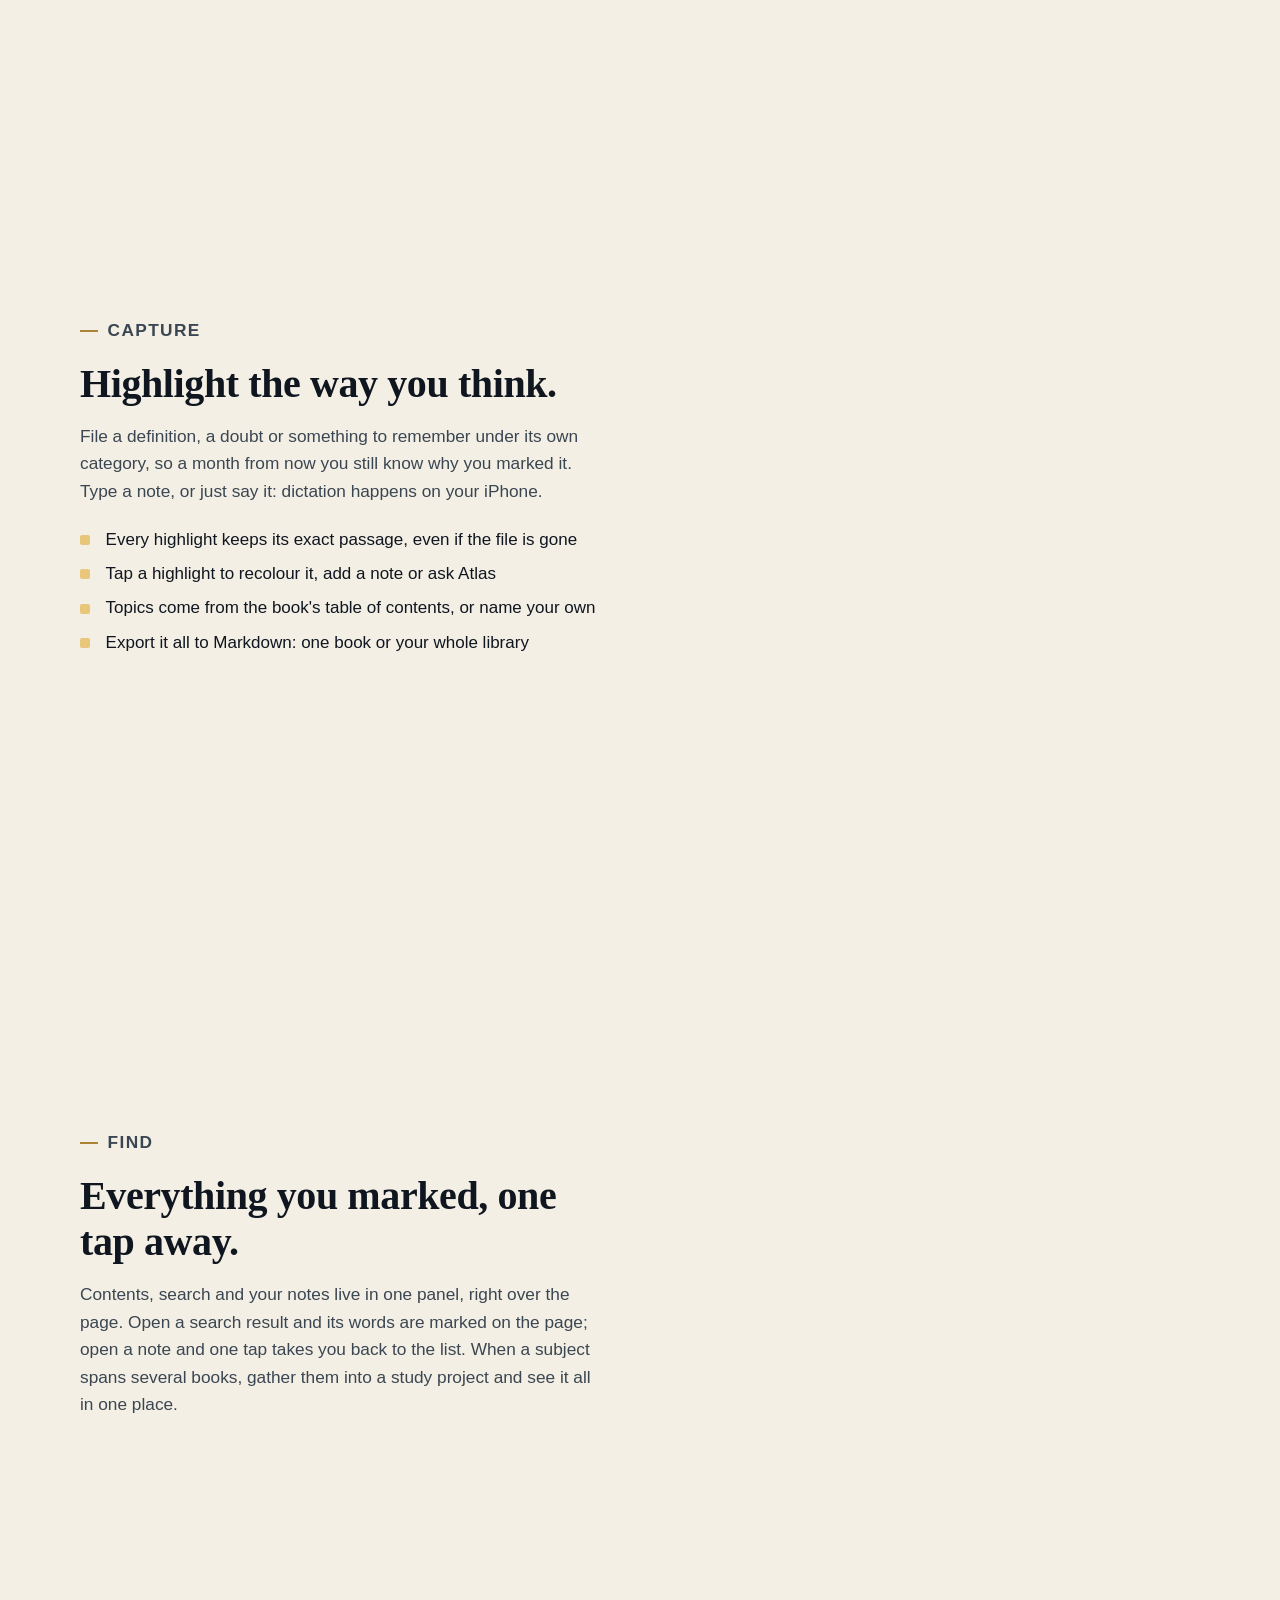
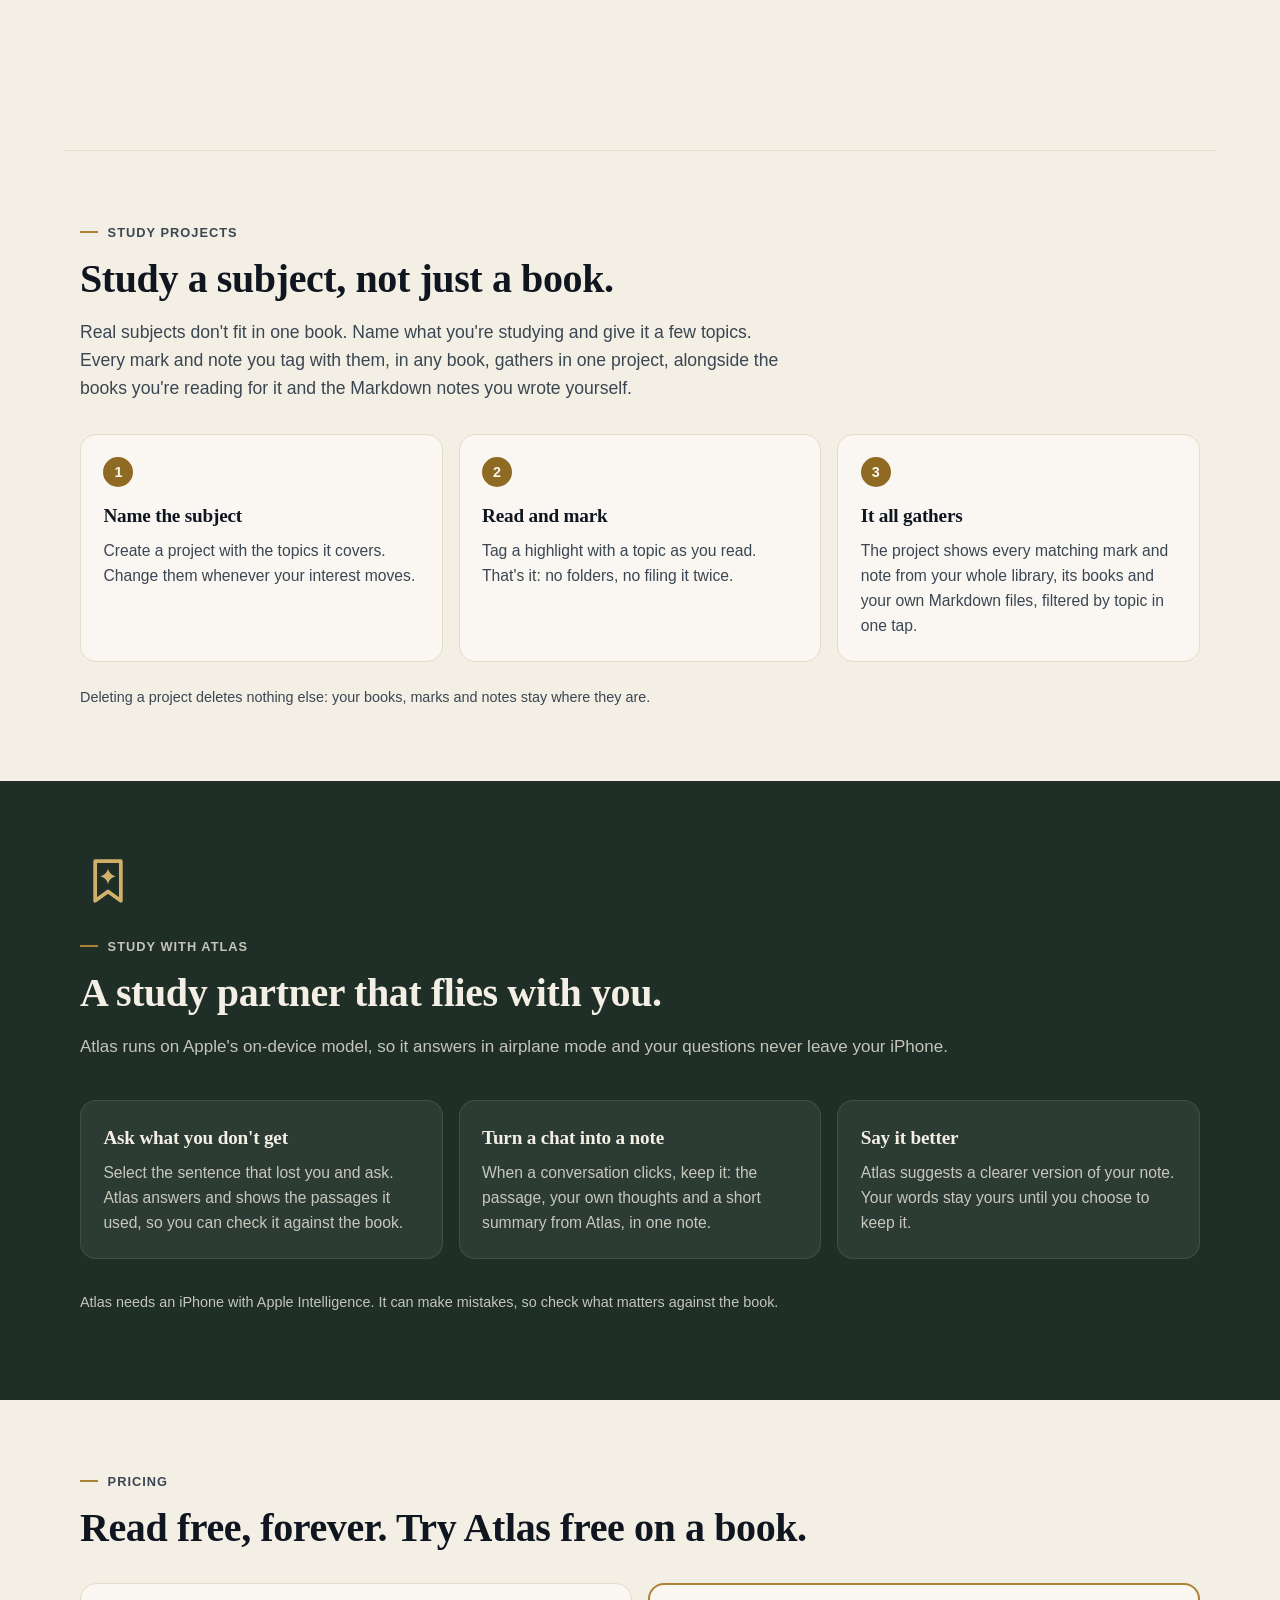
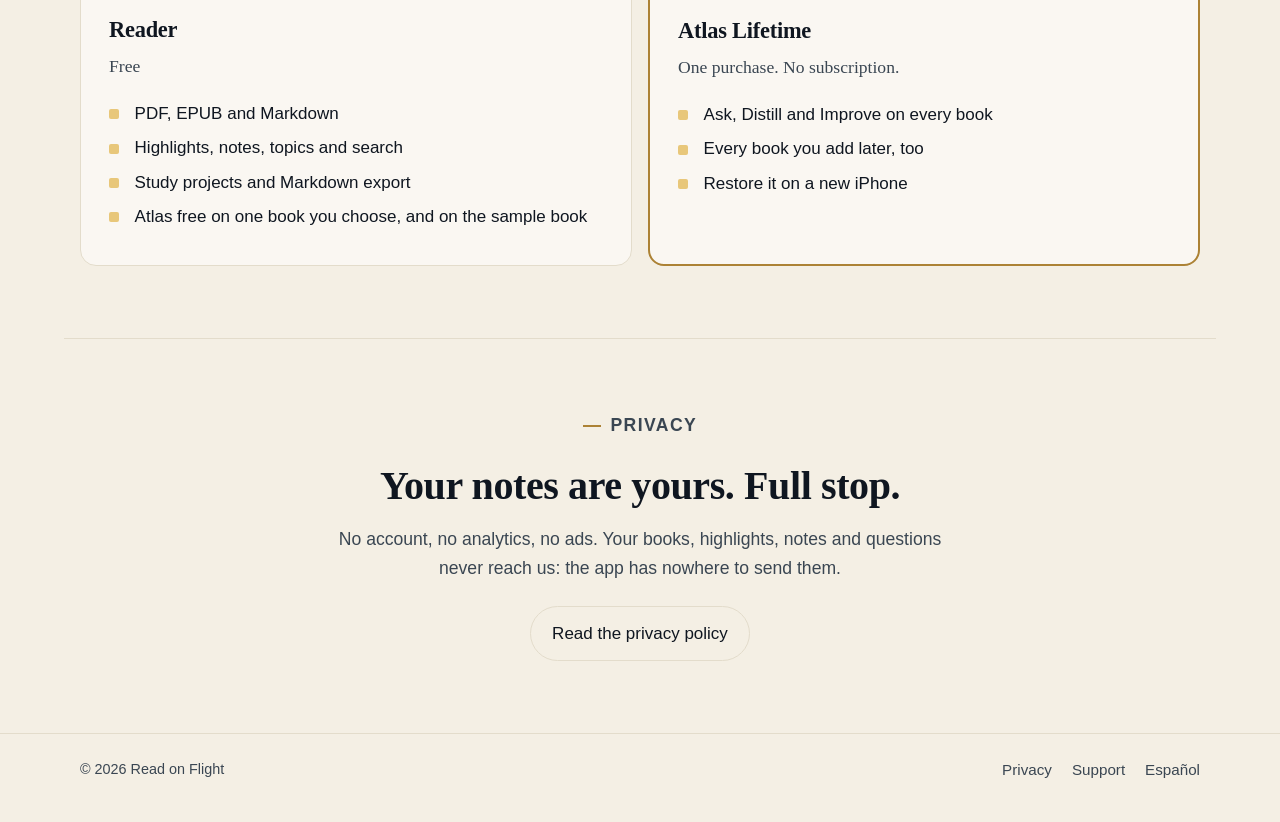
==== commit ae667653: "Copy for the first run, the sample book, search marks, highlight actions and offer codes Co-Authored" ====
--- a/index.html
+++ b/index.html
@@ -56,7 +56,8 @@
           <h2>Built for the books that take effort.</h2>
           <p>Open the PDFs, EPUBs and Markdown files you already own, with no store and no conversion.
           The page stays out of your way while you read, and shows how much of the chapter is left
-          when you want to know.</p>
+          when you want to know. New to it? The app opens with a free classic, <em>Flatland</em>, so you
+          can try everything before adding your own books.</p>
           <div class="formats"><span>PDF</span><span>EPUB</span><span>Markdown</span><span>Mermaid diagrams</span><span>Live Text in figures</span></div>
         </div>
       </article>
@@ -69,7 +70,8 @@
           on your iPhone.</p>
           <ul class="ticks">
             <li>Every highlight keeps its exact passage, even if the file is gone</li>
-            <li>Topics come straight from the book's table of contents</li>
+            <li>Tap a highlight to recolour it, add a note or ask Atlas</li>
+            <li>Topics come from the book's table of contents, or name your own</li>
             <li>Export it all to Markdown: one book or your whole library</li>
           </ul>
         </div>
@@ -78,7 +80,8 @@
         <div class="copy">
           <p class="eyebrow">Find</p>
           <h2>Everything you marked, one tap away.</h2>
-          <p>Contents, full-text search and your notes live in one panel, right over the page. When a
+          <p>Contents, search and your notes live in one panel, right over the page. Open a search result
+          and its words are marked on the page; open a note and one tap takes you back to the list. When a
           subject spans several books, gather them into a study project and see it all in one place.</p>
         </div>
       </article>
@@ -136,7 +139,7 @@
           <li>PDF, EPUB and Markdown</li>
           <li>Highlights, notes, topics and search</li>
           <li>Study projects and Markdown export</li>
-          <li>Atlas free on one book you choose</li>
+          <li>Atlas free on one book you choose, and on the sample book</li>
         </ul>
       </div>
       <div class="plan gold">
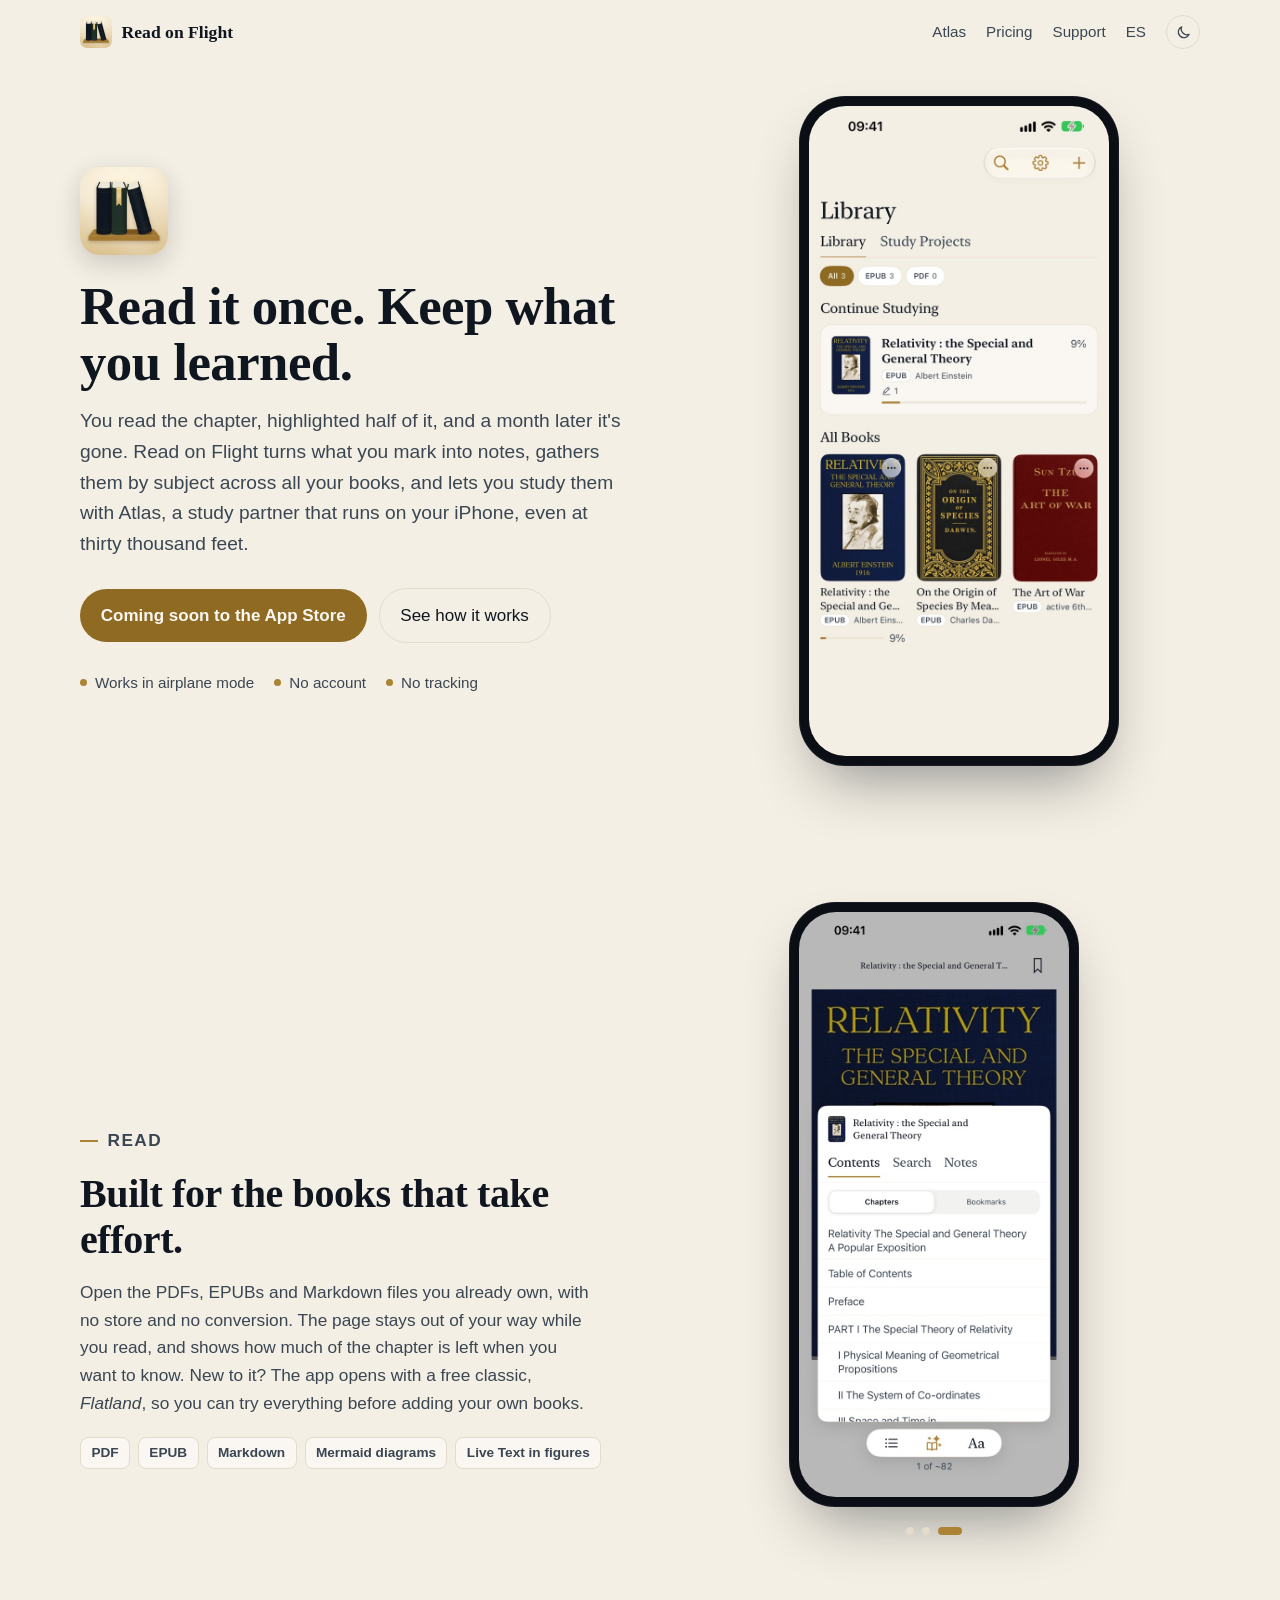
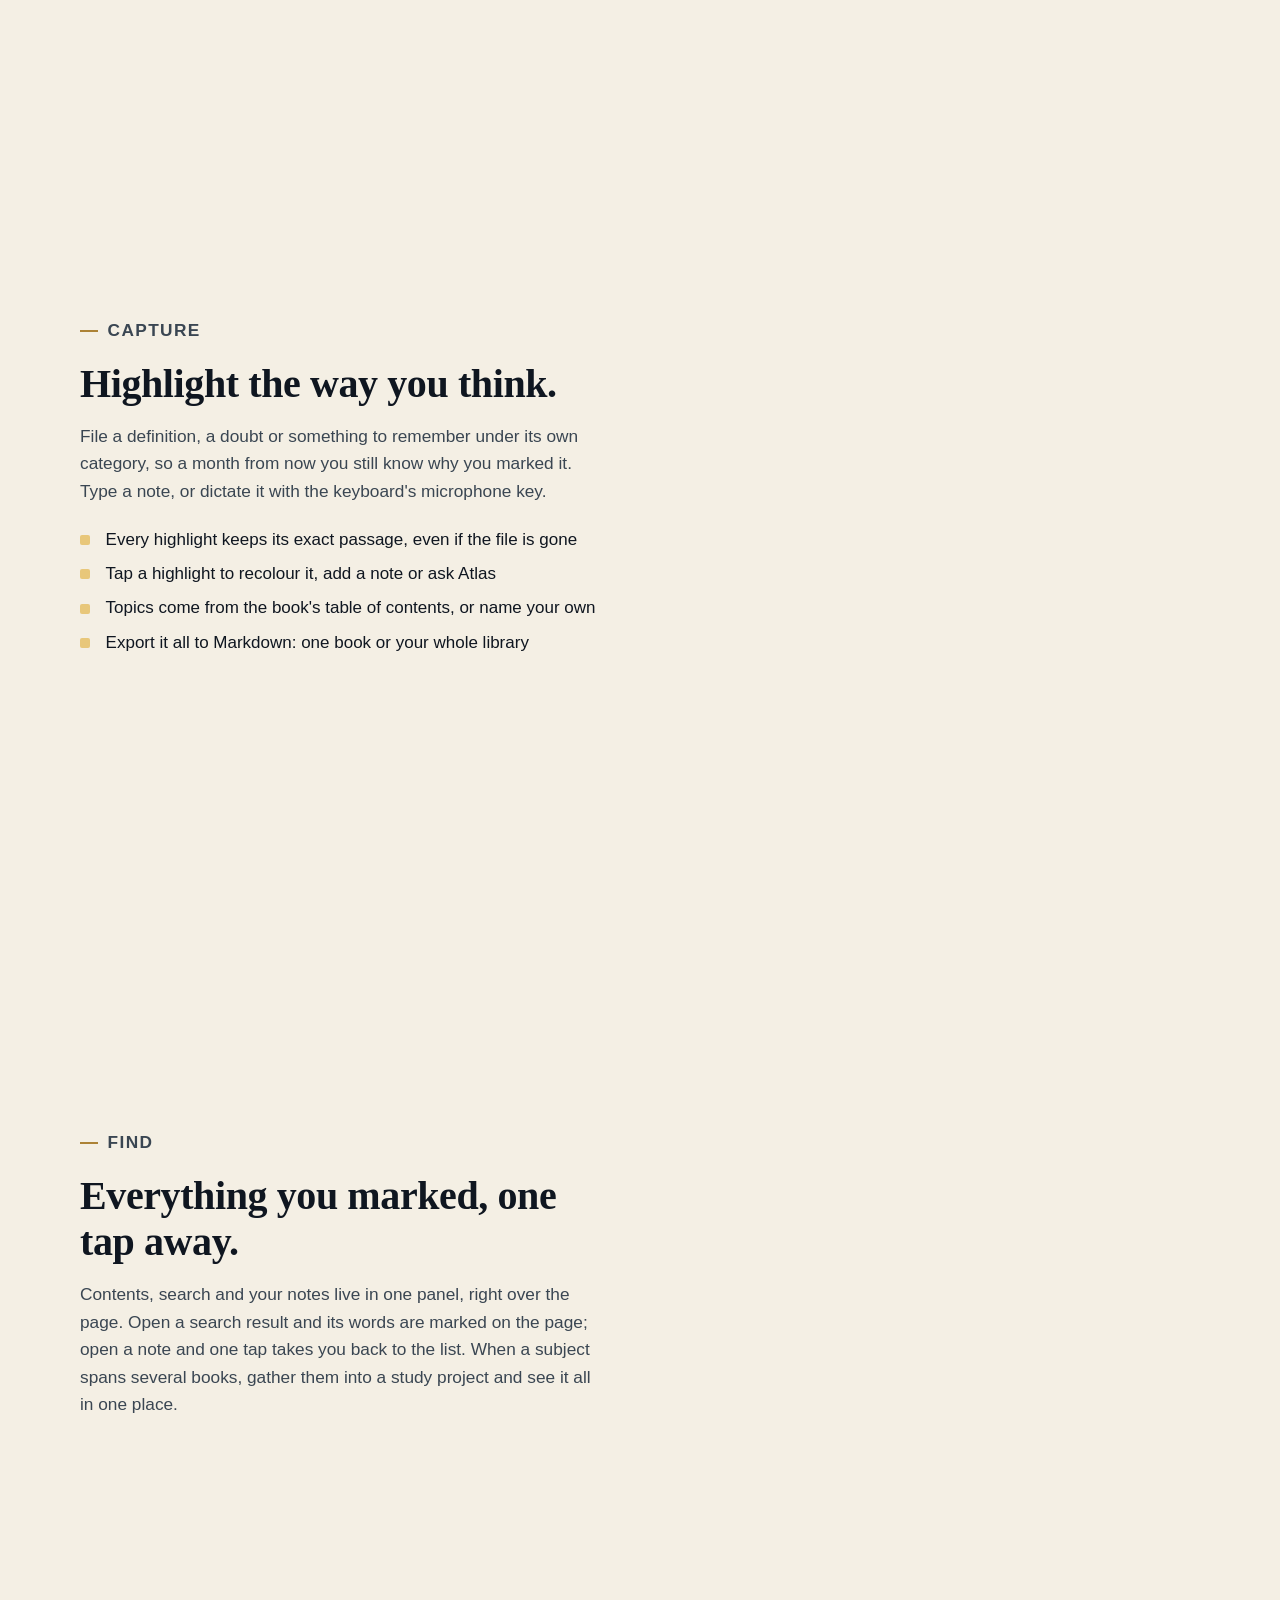
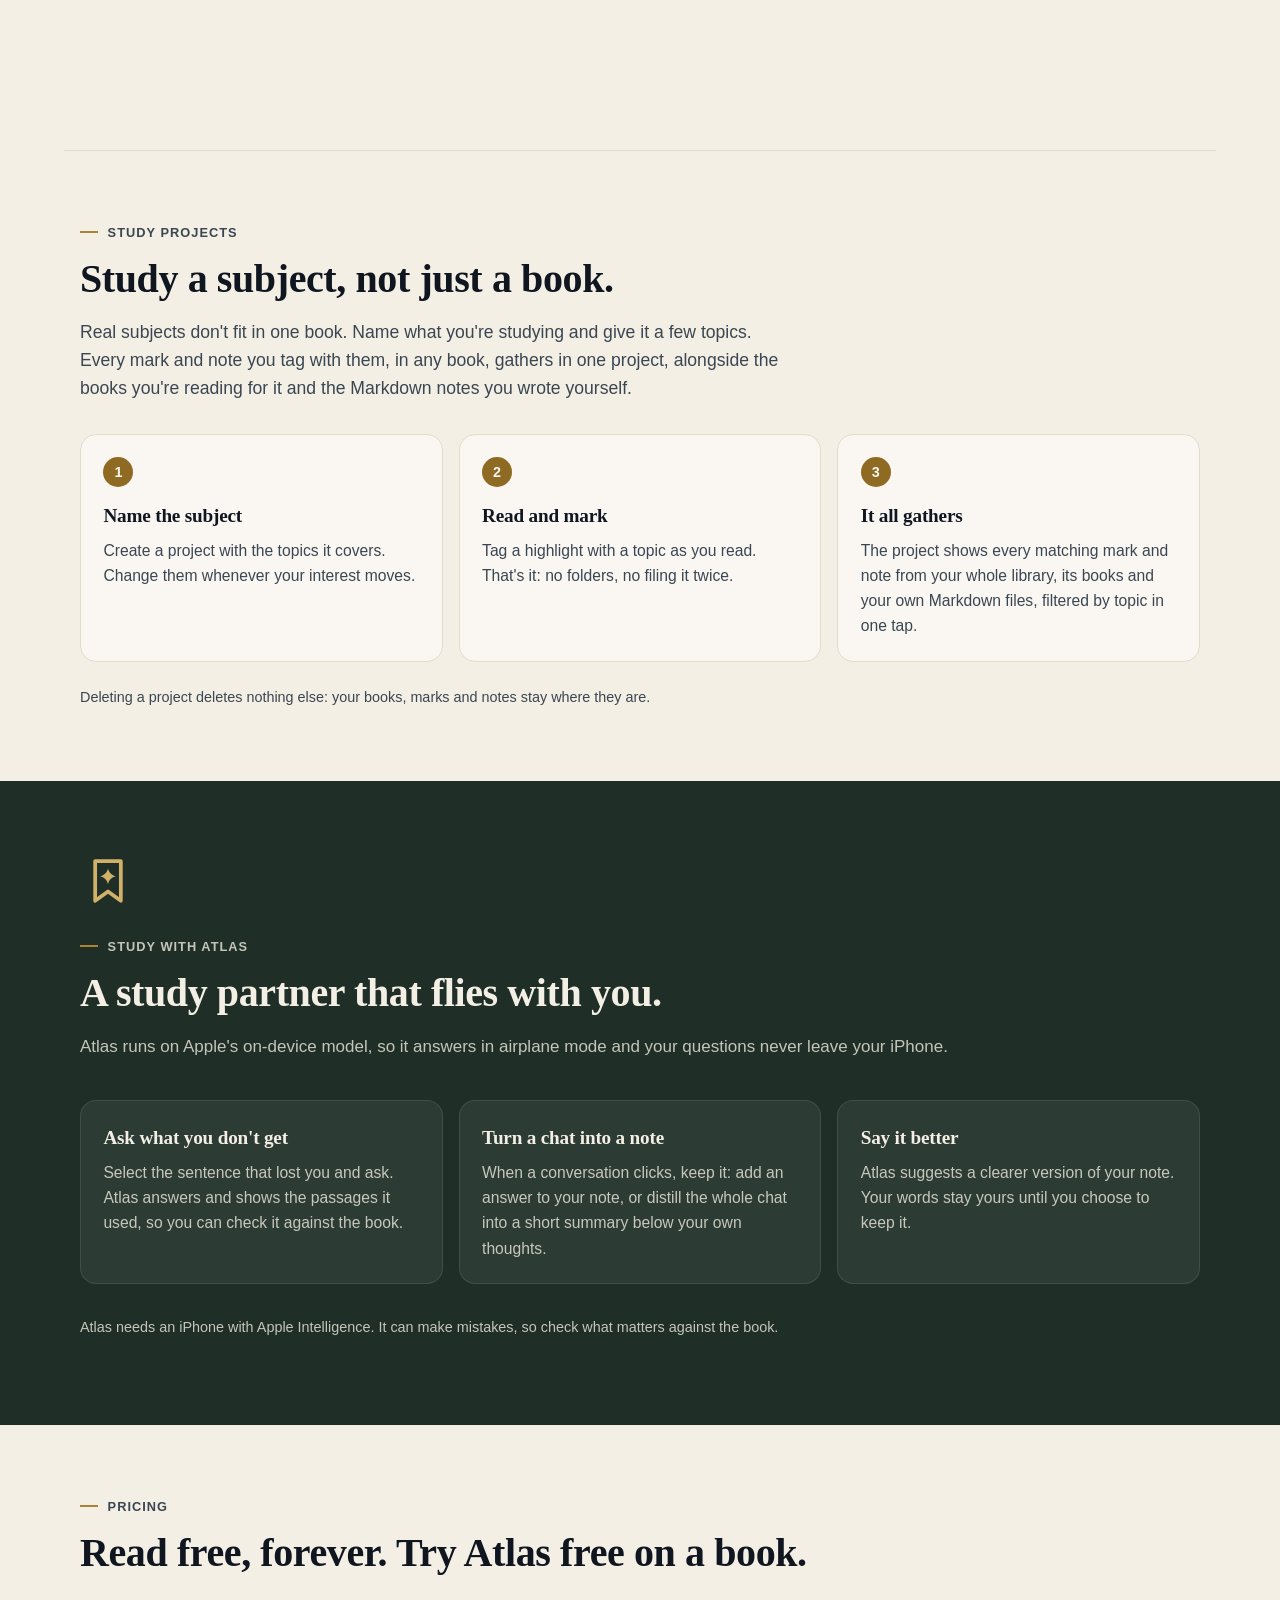
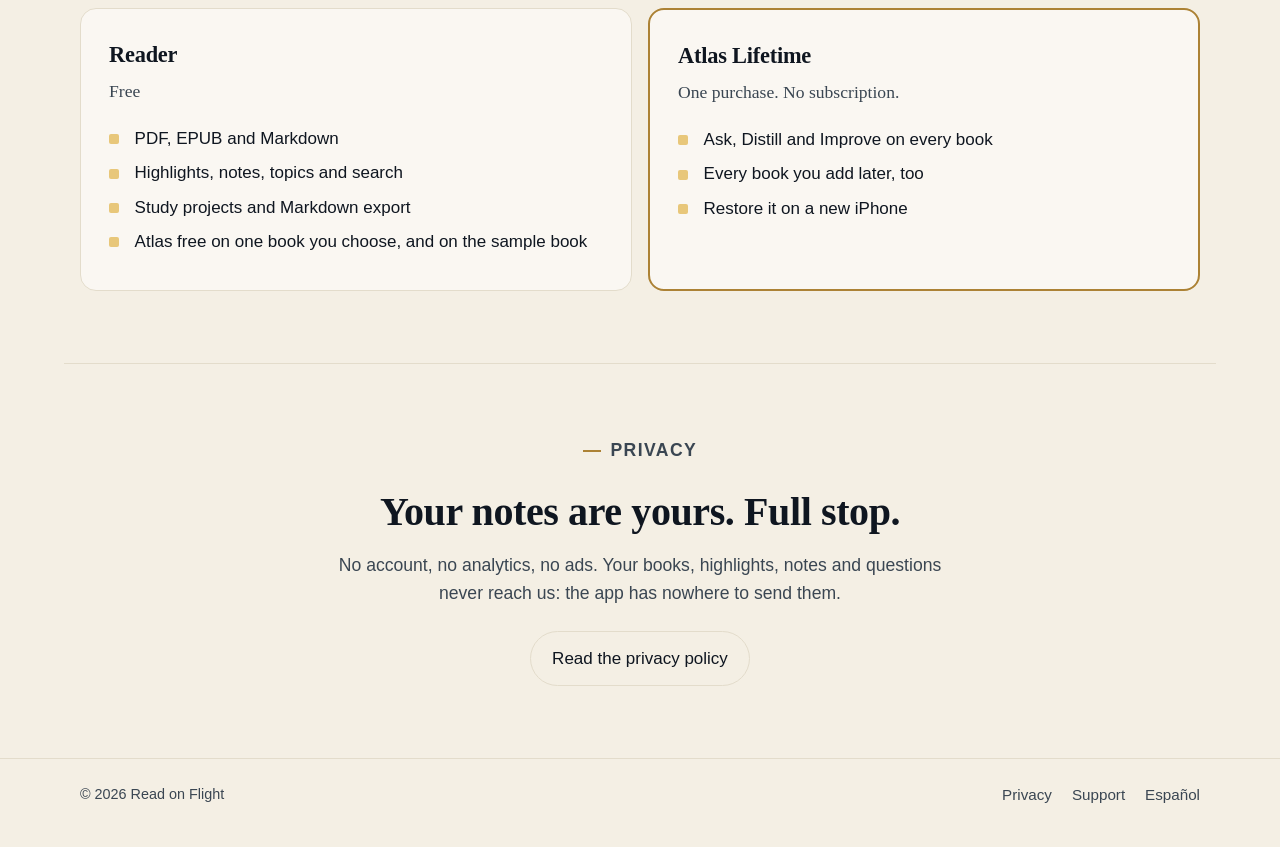
==== commit 45cea5af: "Dictation is the keyboard's, not the app's; a chat answer can be added to a note The app no longer a" ====
--- a/index.html
+++ b/index.html
@@ -66,8 +66,8 @@
           <p class="eyebrow">Capture</p>
           <h2>Highlight the way you think.</h2>
           <p>File a definition, a doubt or something to remember under its own category, so a month
-          from now you still know why you marked it. Type a note, or just say it: dictation happens
-          on your iPhone.</p>
+          from now you still know why you marked it. Type a note, or dictate it with the keyboard's
+          microphone key.</p>
           <ul class="ticks">
             <li>Every highlight keeps its exact passage, even if the file is gone</li>
             <li>Tap a highlight to recolour it, add a note or ask Atlas</li>
@@ -120,7 +120,7 @@
       never leave your iPhone.</p>
       <div class="cards">
         <div class="card"><h3>Ask what you don't get</h3><p>Select the sentence that lost you and ask. Atlas answers and shows the passages it used, so you can check it against the book.</p></div>
-        <div class="card"><h3>Turn a chat into a note</h3><p>When a conversation clicks, keep it: the passage, your own thoughts and a short summary from Atlas, in one note.</p></div>
+        <div class="card"><h3>Turn a chat into a note</h3><p>When a conversation clicks, keep it: add an answer to your note, or distill the whole chat into a short summary below your own thoughts.</p></div>
         <div class="card"><h3>Say it better</h3><p>Atlas suggests a clearer version of your note. Your words stay yours until you choose to keep it.</p></div>
       </div>
       <p class="fine">Atlas needs an iPhone with Apple Intelligence. It can make mistakes, so check
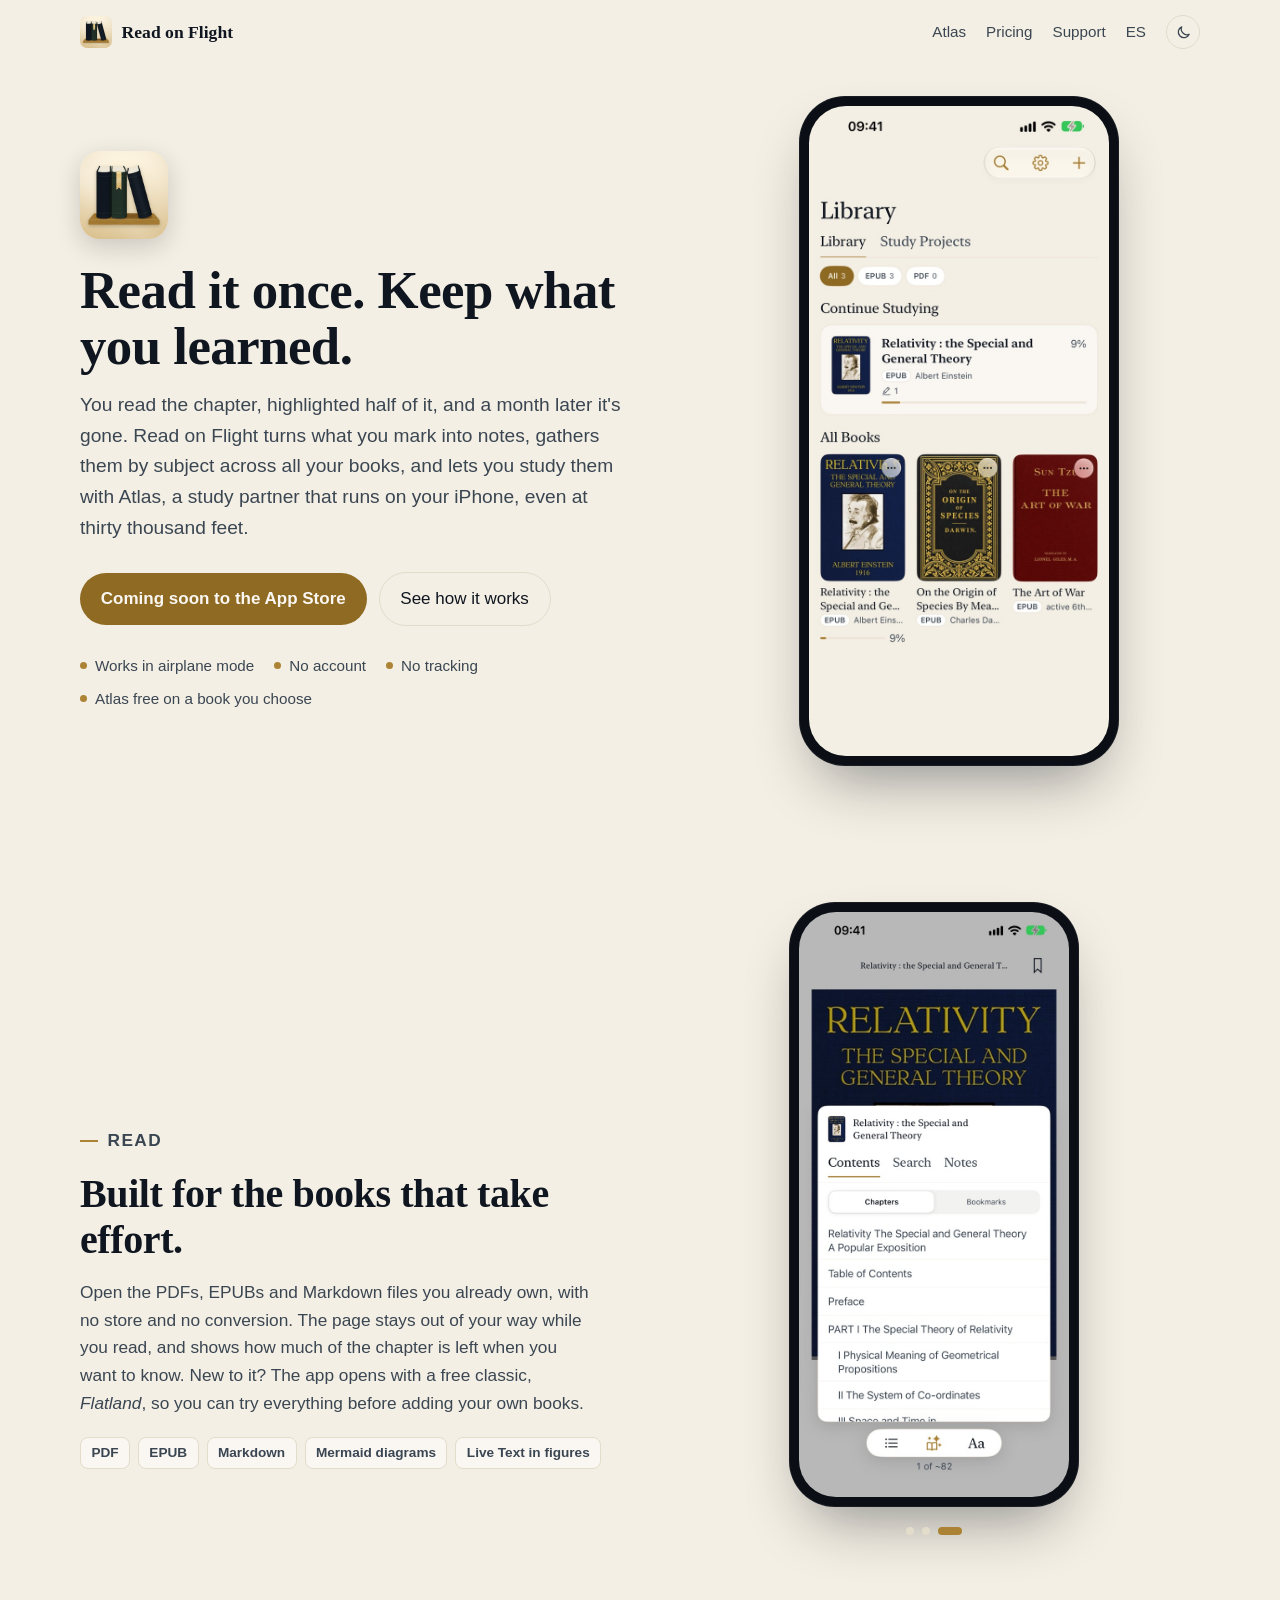
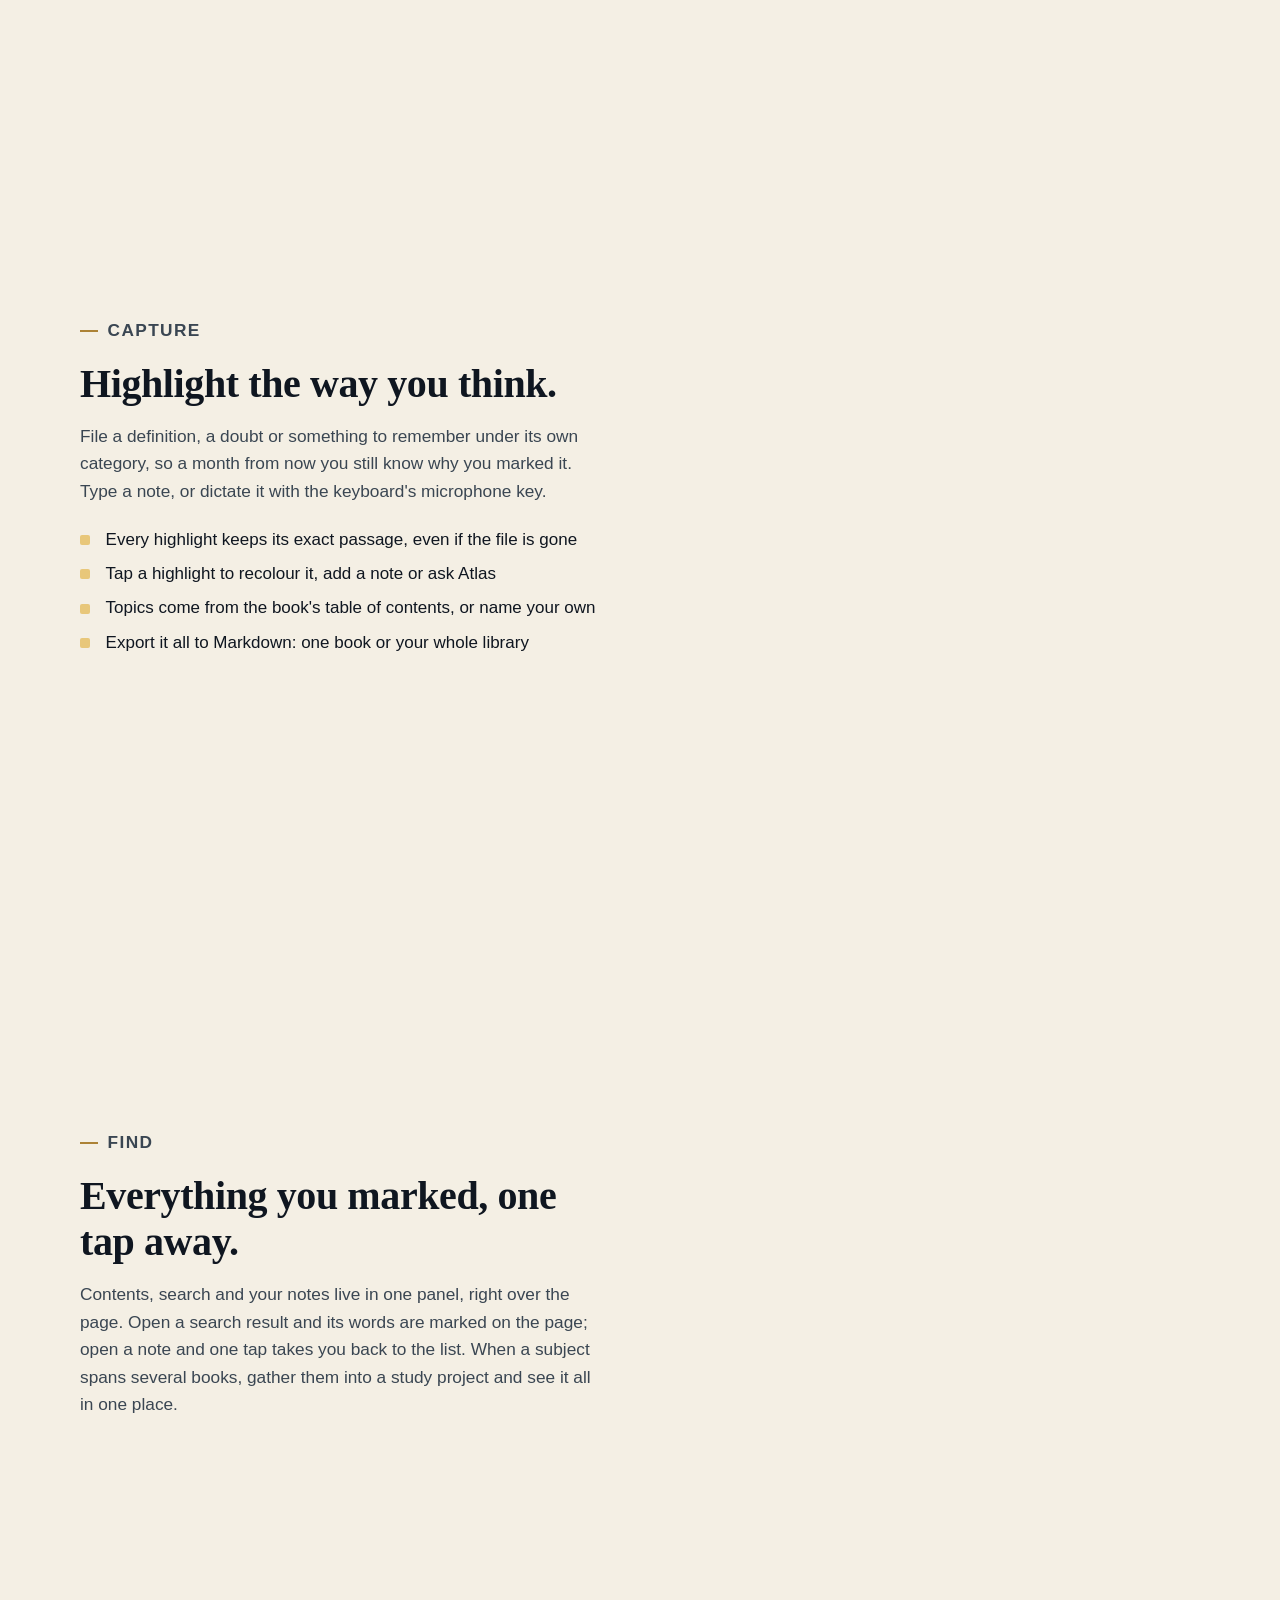
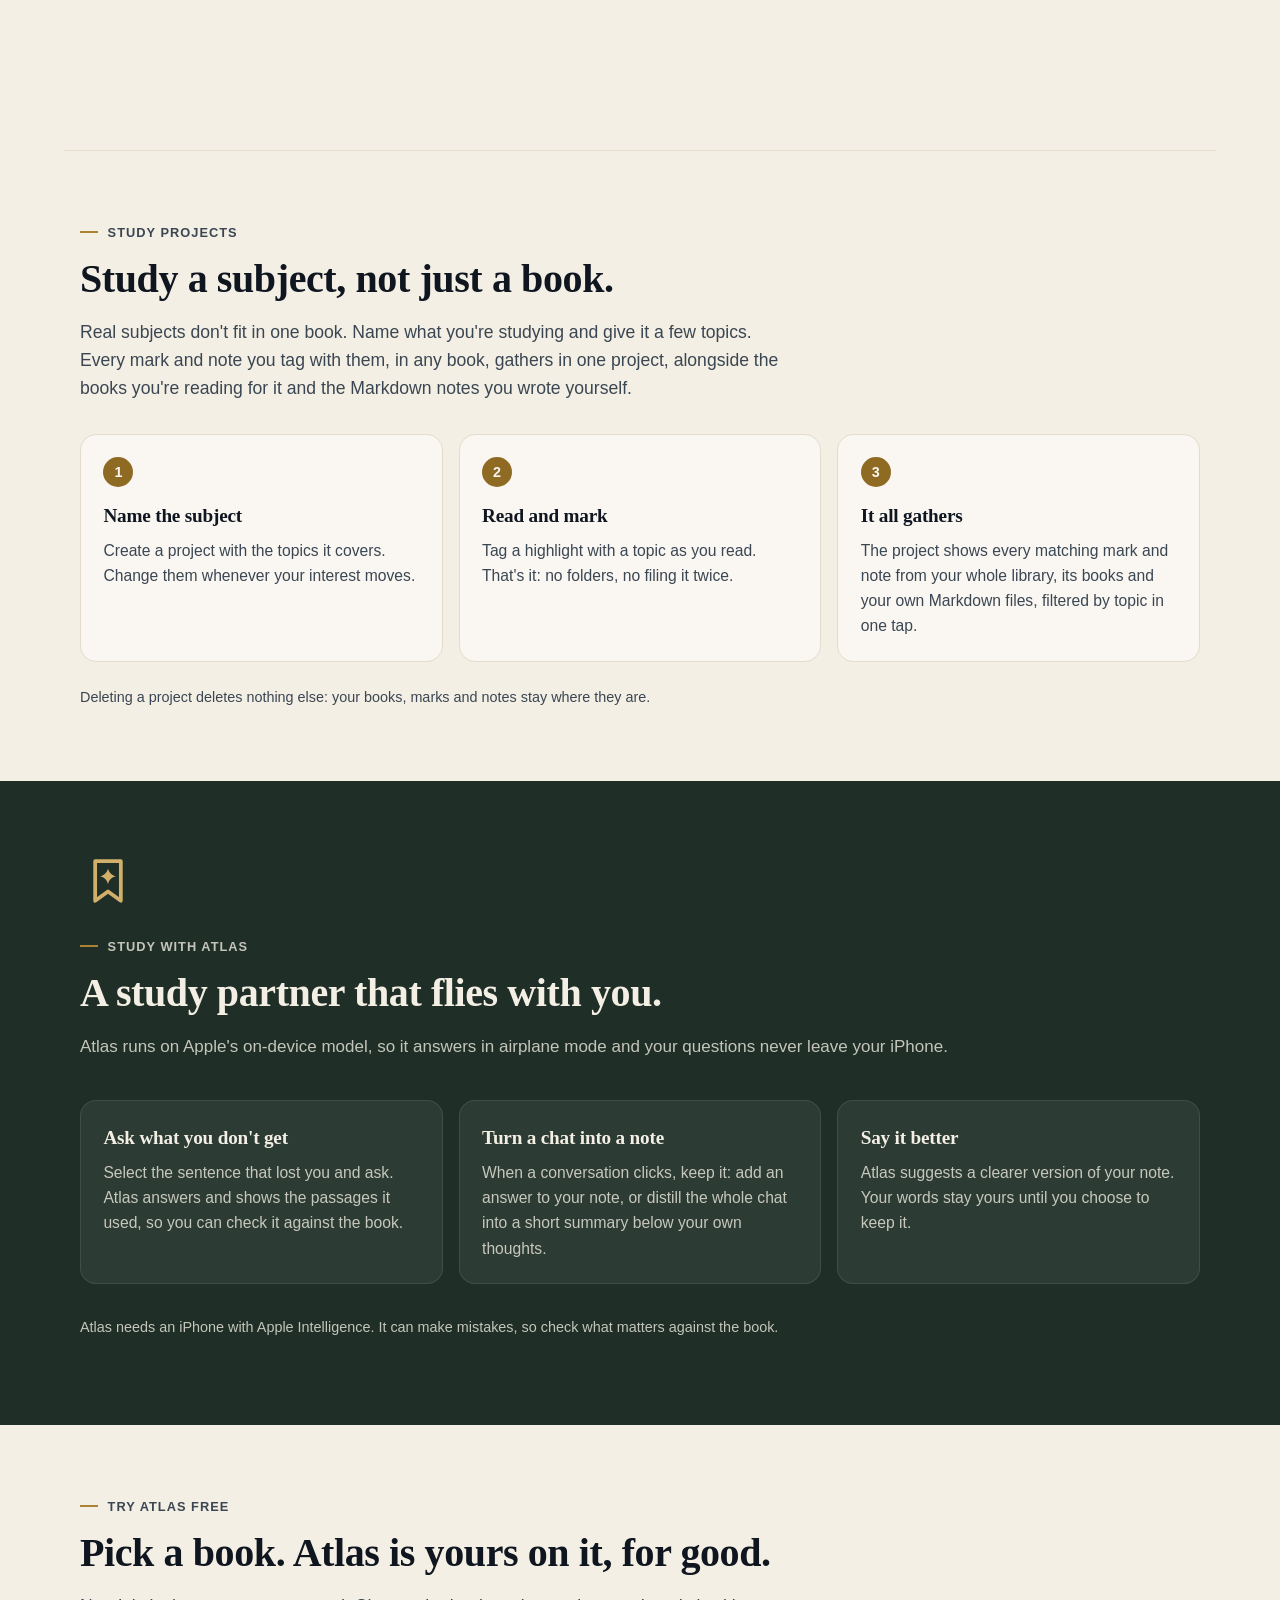
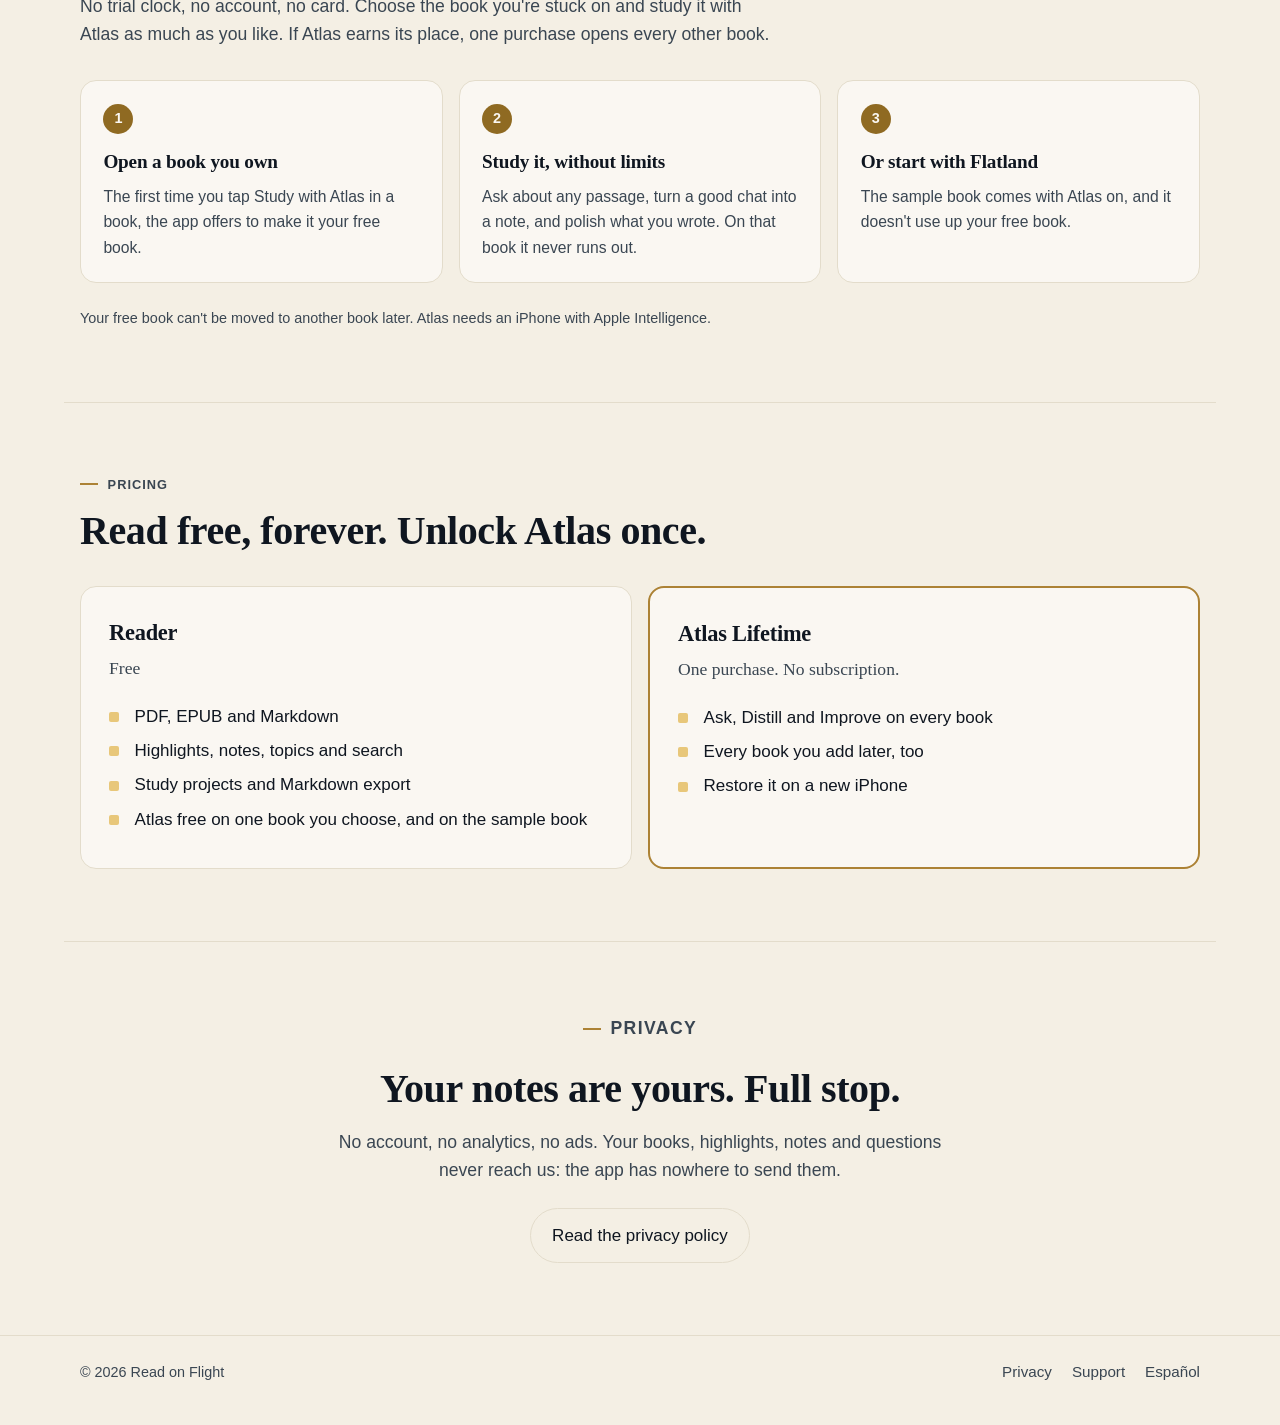
==== commit 5525f05c: "A section that sells Atlas free on one book, and the line in the hero Pick a book and Atlas is yours" ====
--- a/index.html
+++ b/index.html
@@ -40,6 +40,7 @@
         <li>Works in airplane mode</li>
         <li>No account</li>
         <li>No tracking</li>
+        <li>Atlas free on a book you choose</li>
       </ul>
     </div>
     <div class="phone">
@@ -128,9 +129,21 @@
     </section>
   </div>
 
+  <section class="section try" id="try">
+    <p class="eyebrow">Try Atlas free</p>
+    <h2>Pick a book. Atlas is yours on it, for good.</h2>
+    <p class="lead">No trial clock, no account, no card. Choose the book you're stuck on and study it with Atlas as much as you like. If Atlas earns its place, one purchase opens every other book.</p>
+    <ol class="project-steps">
+        <li><span class="n">1</span><h3>Open a book you own</h3><p>The first time you tap Study with Atlas in a book, the app offers to make it your free book.</p></li>
+        <li><span class="n">2</span><h3>Study it, without limits</h3><p>Ask about any passage, turn a good chat into a note, and polish what you wrote. On that book it never runs out.</p></li>
+        <li><span class="n">3</span><h3>Or start with Flatland</h3><p>The sample book comes with Atlas on, and it doesn't use up your free book.</p></li>
+    </ol>
+    <p class="fine">Your free book can't be moved to another book later. Atlas needs an iPhone with Apple Intelligence.</p>
+  </section>
+
   <section class="section" id="pricing">
     <p class="eyebrow">Pricing</p>
-    <h2>Read free, forever. Try Atlas free on a book.</h2>
+    <h2>Read free, forever. Unlock Atlas once.</h2>
     <div class="pricing">
       <div class="plan">
         <h3>Reader</h3>
--- a/style.css
+++ b/style.css
@@ -156,13 +156,13 @@
 .formats span { border: 1px solid var(--hairline); background: var(--surface); border-radius: 8px; padding: 0.25rem 0.65rem; font-size: 0.85rem; font-weight: 600; color: var(--ink-2); }
 
 /* Study Projects: three numbered steps, the subject the library arranges itself around. */
-.projects .lead { color: var(--ink-2); font-size: 1.1rem; max-width: 44rem; margin: 0 0 2rem; }
+.projects .lead, .try .lead { color: var(--ink-2); font-size: 1.1rem; max-width: 44rem; margin: 0 0 2rem; }
 .project-steps { list-style: none; padding: 0; margin: 0; display: grid; grid-template-columns: repeat(3, 1fr); gap: 1rem; }
 .project-steps li { background: var(--surface); border: 1px solid var(--hairline); border-radius: 16px; padding: 1.4rem; }
 .project-steps .n { display: inline-grid; place-items: center; width: 30px; height: 30px; border-radius: 50%; background: var(--gold-fill); color: var(--on-gold); font-weight: 700; font-size: 0.9rem; margin-bottom: 0.85rem; }
 .project-steps h3 { margin: 0 0 0.4rem; font-size: 1.2rem; }
 .project-steps p { margin: 0; color: var(--ink-2); font-size: 0.98rem; }
-.projects .fine { color: var(--ink-2); font-size: 0.9rem; margin: 1.5rem 0 0; }
+.projects .fine, .try .fine { color: var(--ink-2); font-size: 0.9rem; margin: 1.5rem 0 0; }
 
 /* Atlas lives on the shelf green, like the app's own chrome. */
 .atlas { background: var(--shelf); color: var(--on-shelf); }
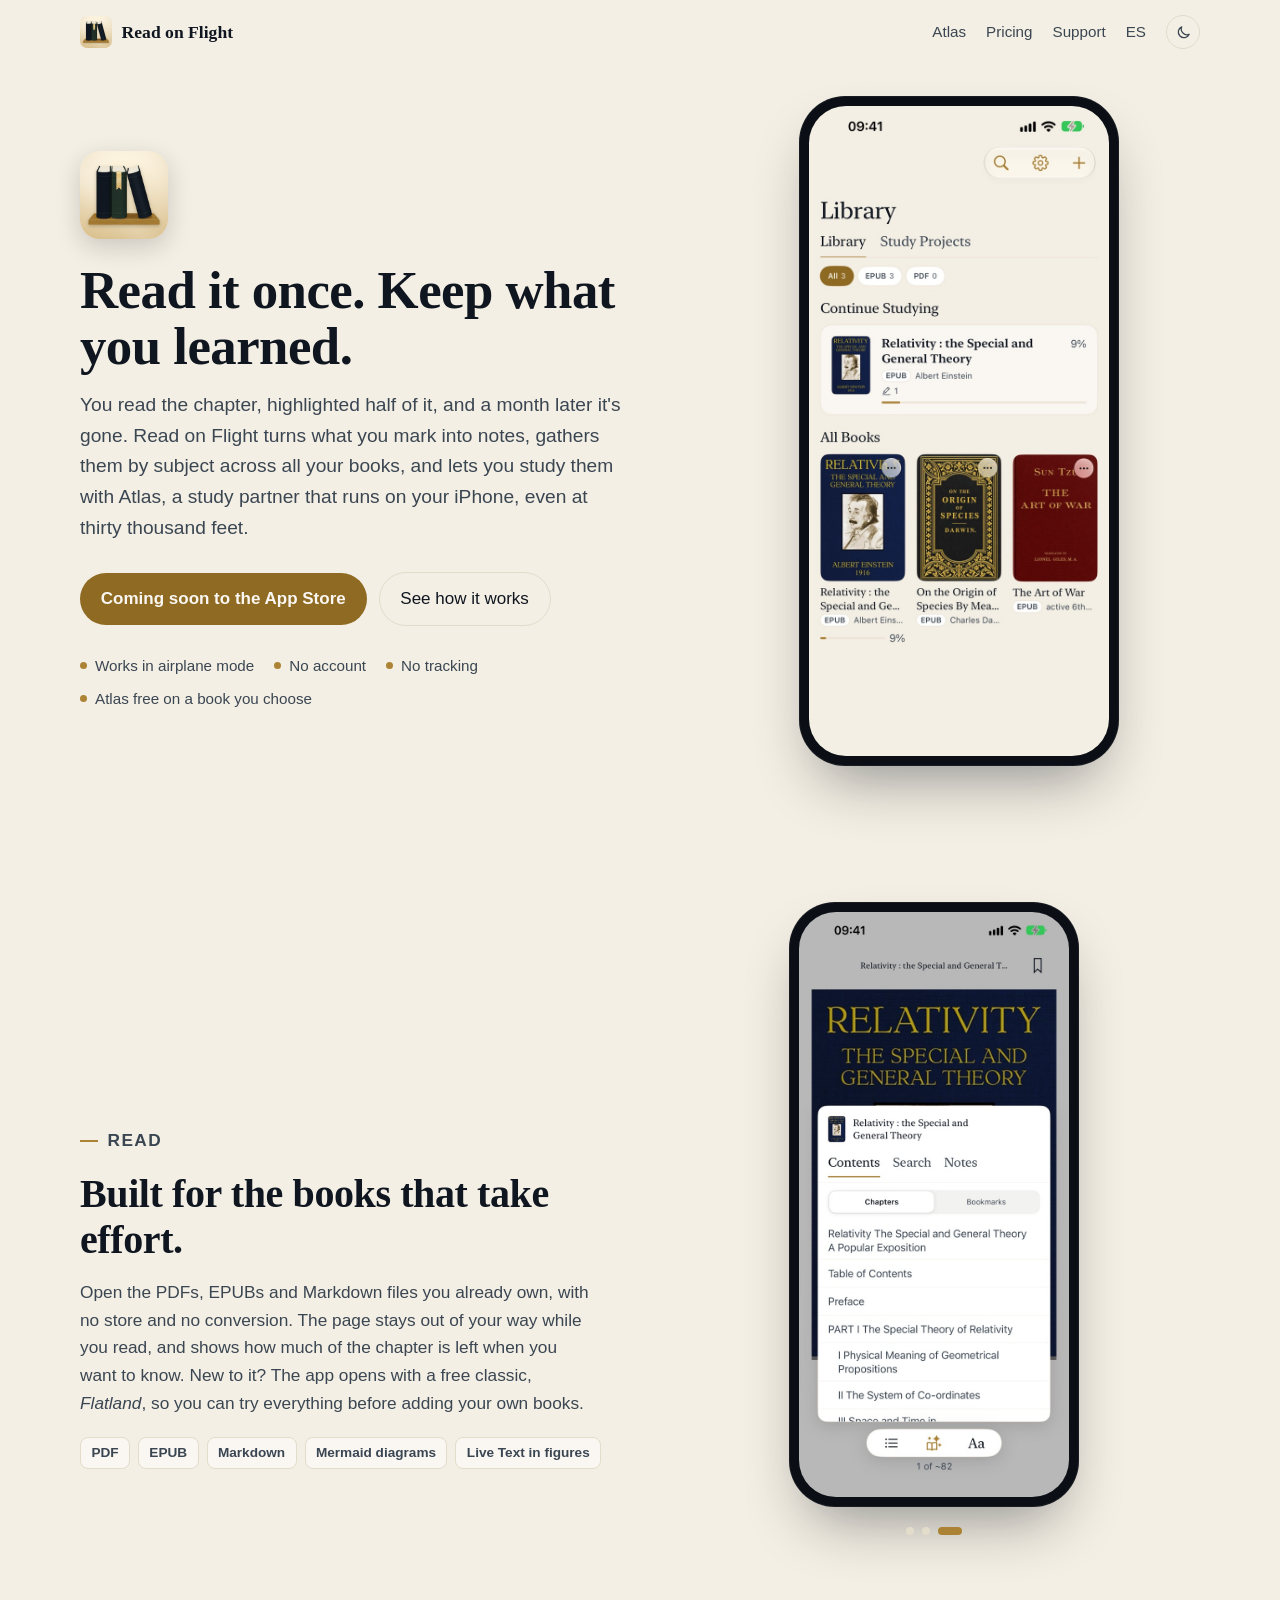
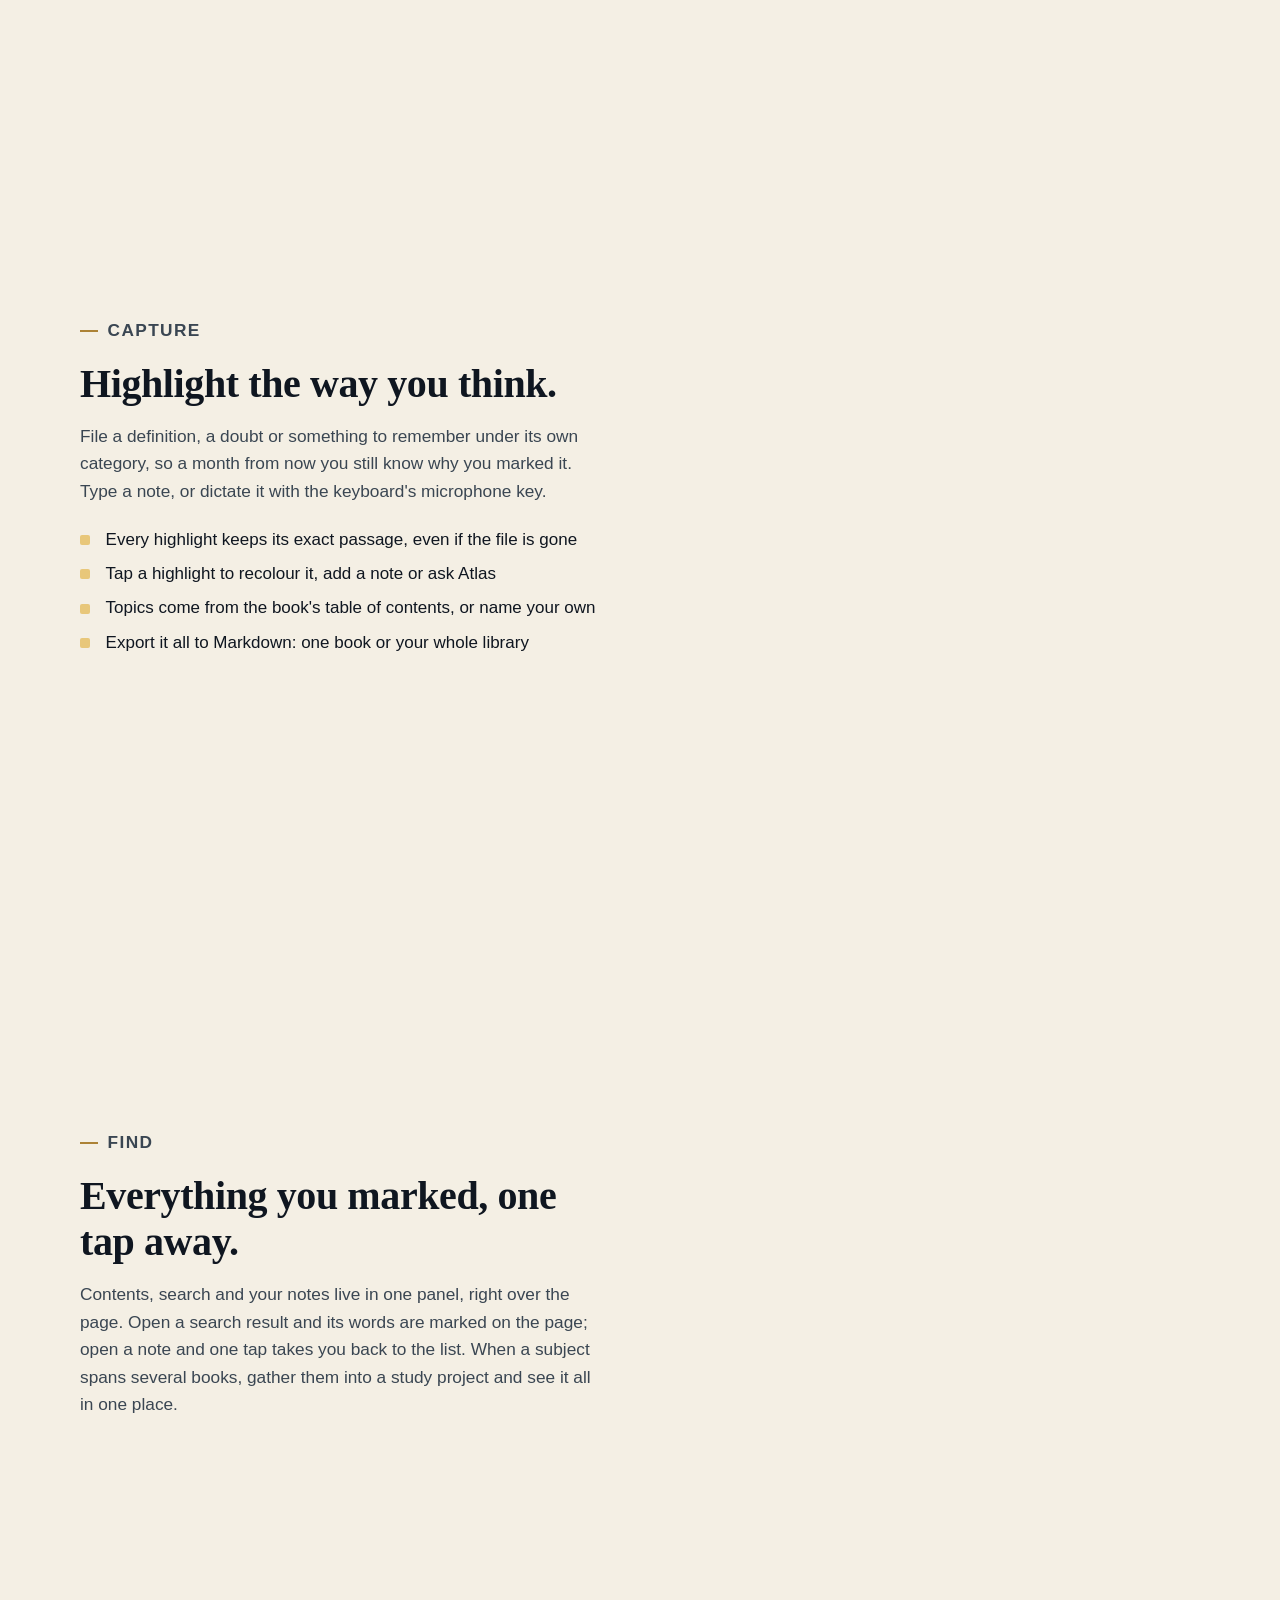
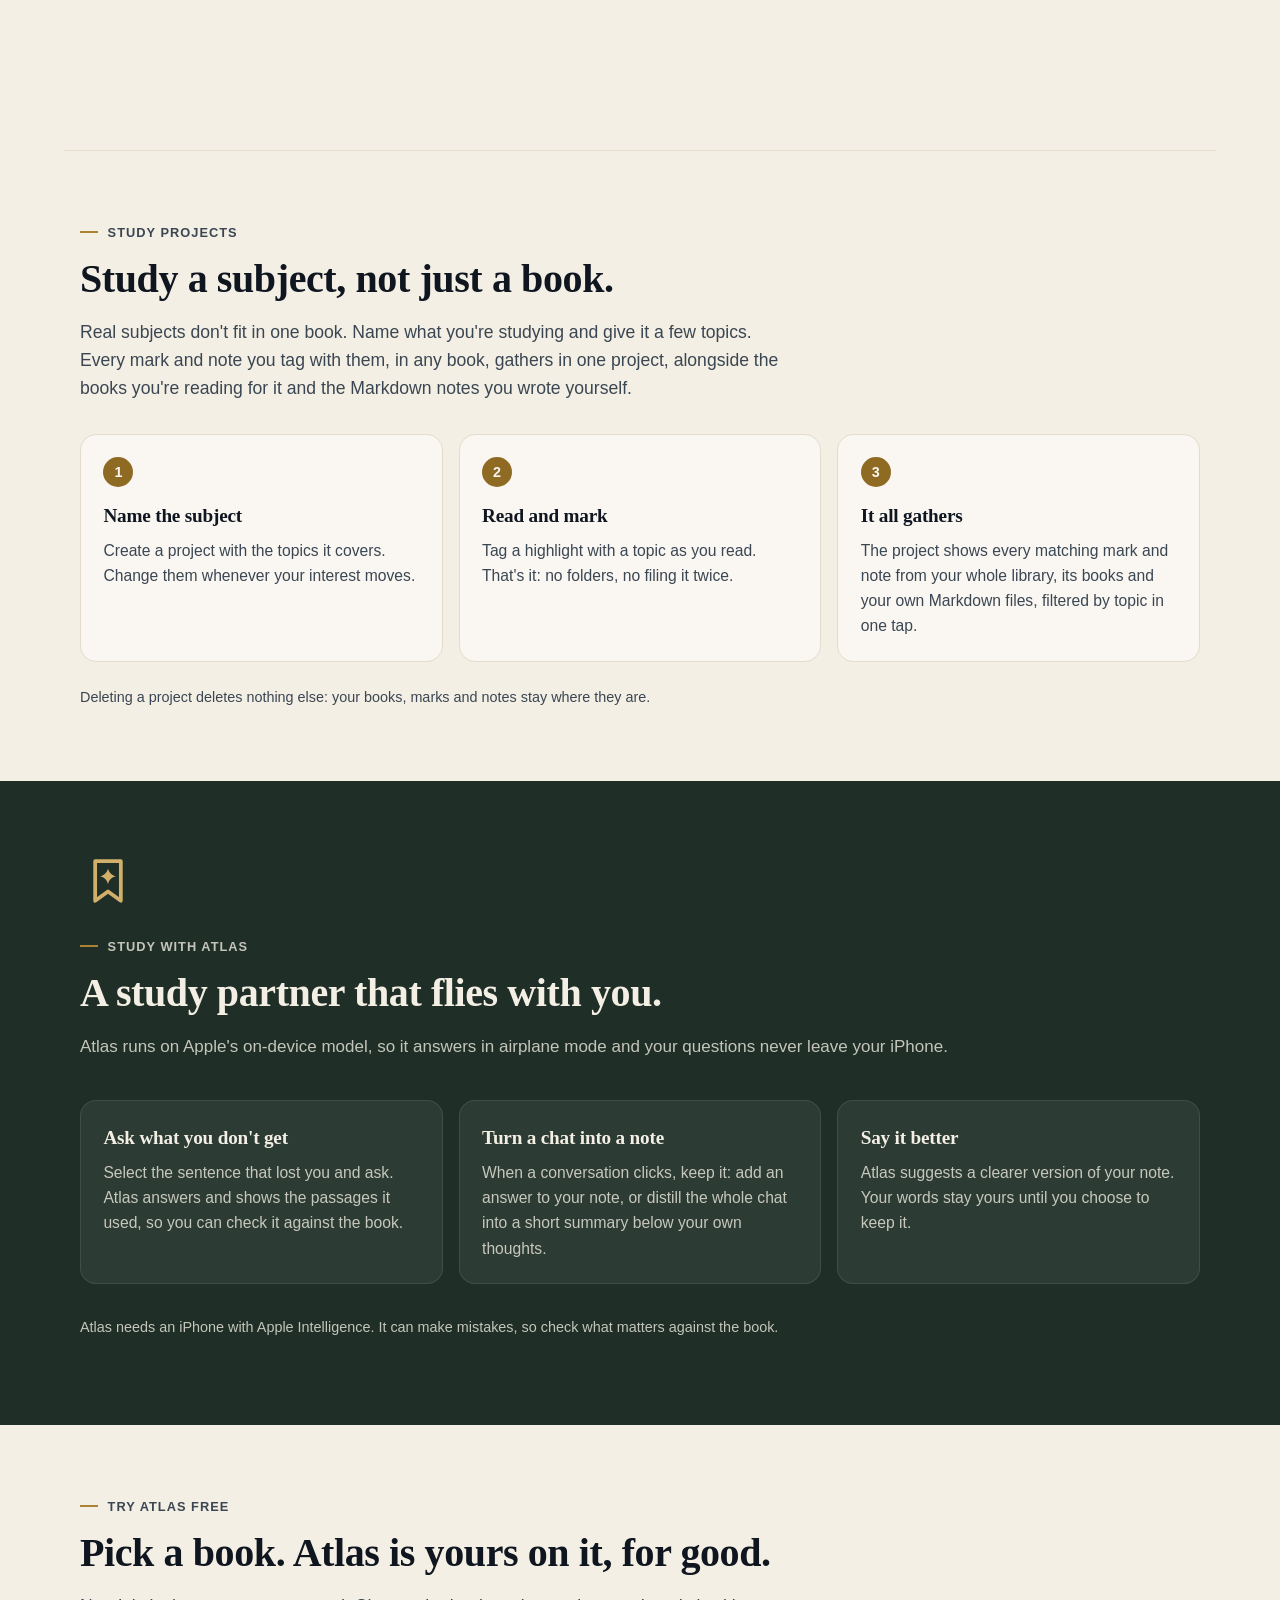
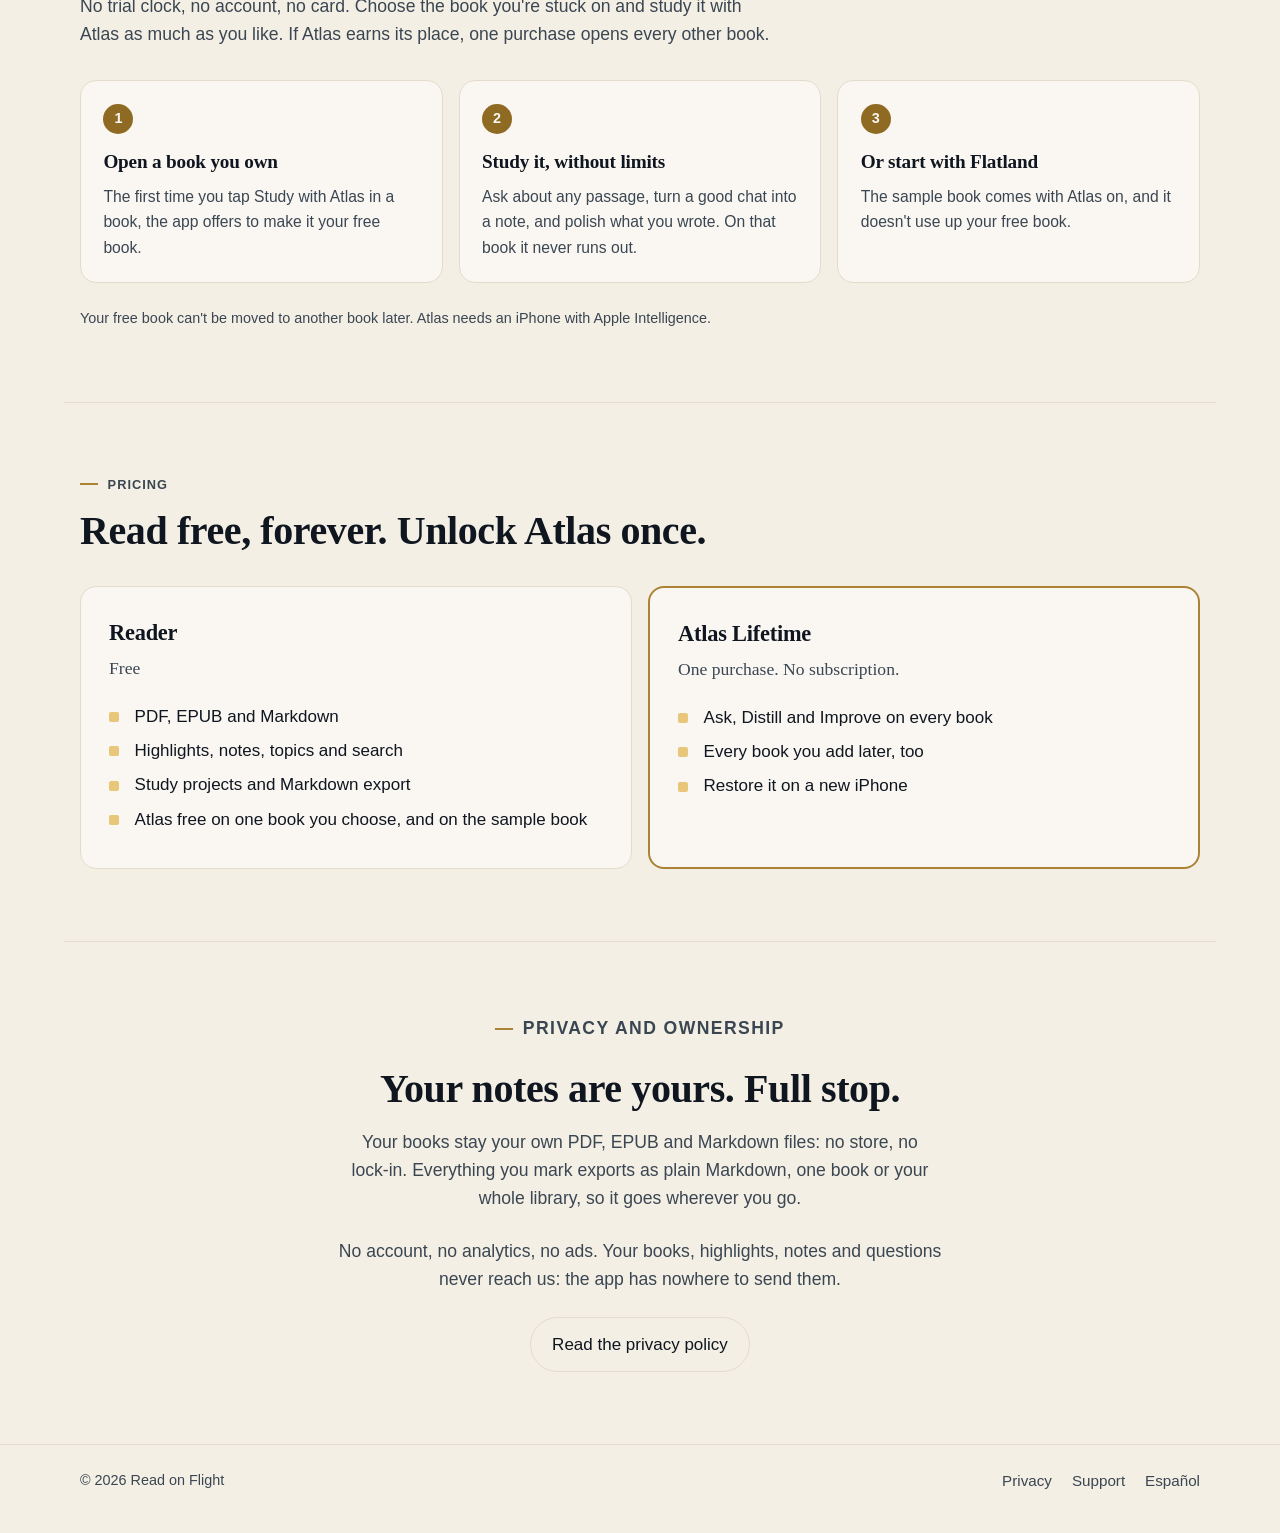
==== commit 2fce59e2: "The ownership line: your own PDF, EPUB and Markdown files, notes out as Markdown Co-Authored-By: Cla" ====
--- a/index.html
+++ b/index.html
@@ -168,8 +168,10 @@
   </section>
 
   <section class="section privacy-band">
-    <p class="eyebrow">Privacy</p>
+    <p class="eyebrow">Privacy and ownership</p>
     <h2>Your notes are yours. Full stop.</h2>
+    <p>Your books stay your own PDF, EPUB and Markdown files: no store, no lock‑in. Everything you
+    mark exports as plain Markdown, one book or your whole library, so it goes wherever you go.</p>
     <p>No account, no analytics, no ads. Your books, highlights, notes and questions never reach
     us: the app has nowhere to send them.</p>
     <a class="pill ghost" href="privacy.html">Read the privacy policy</a>
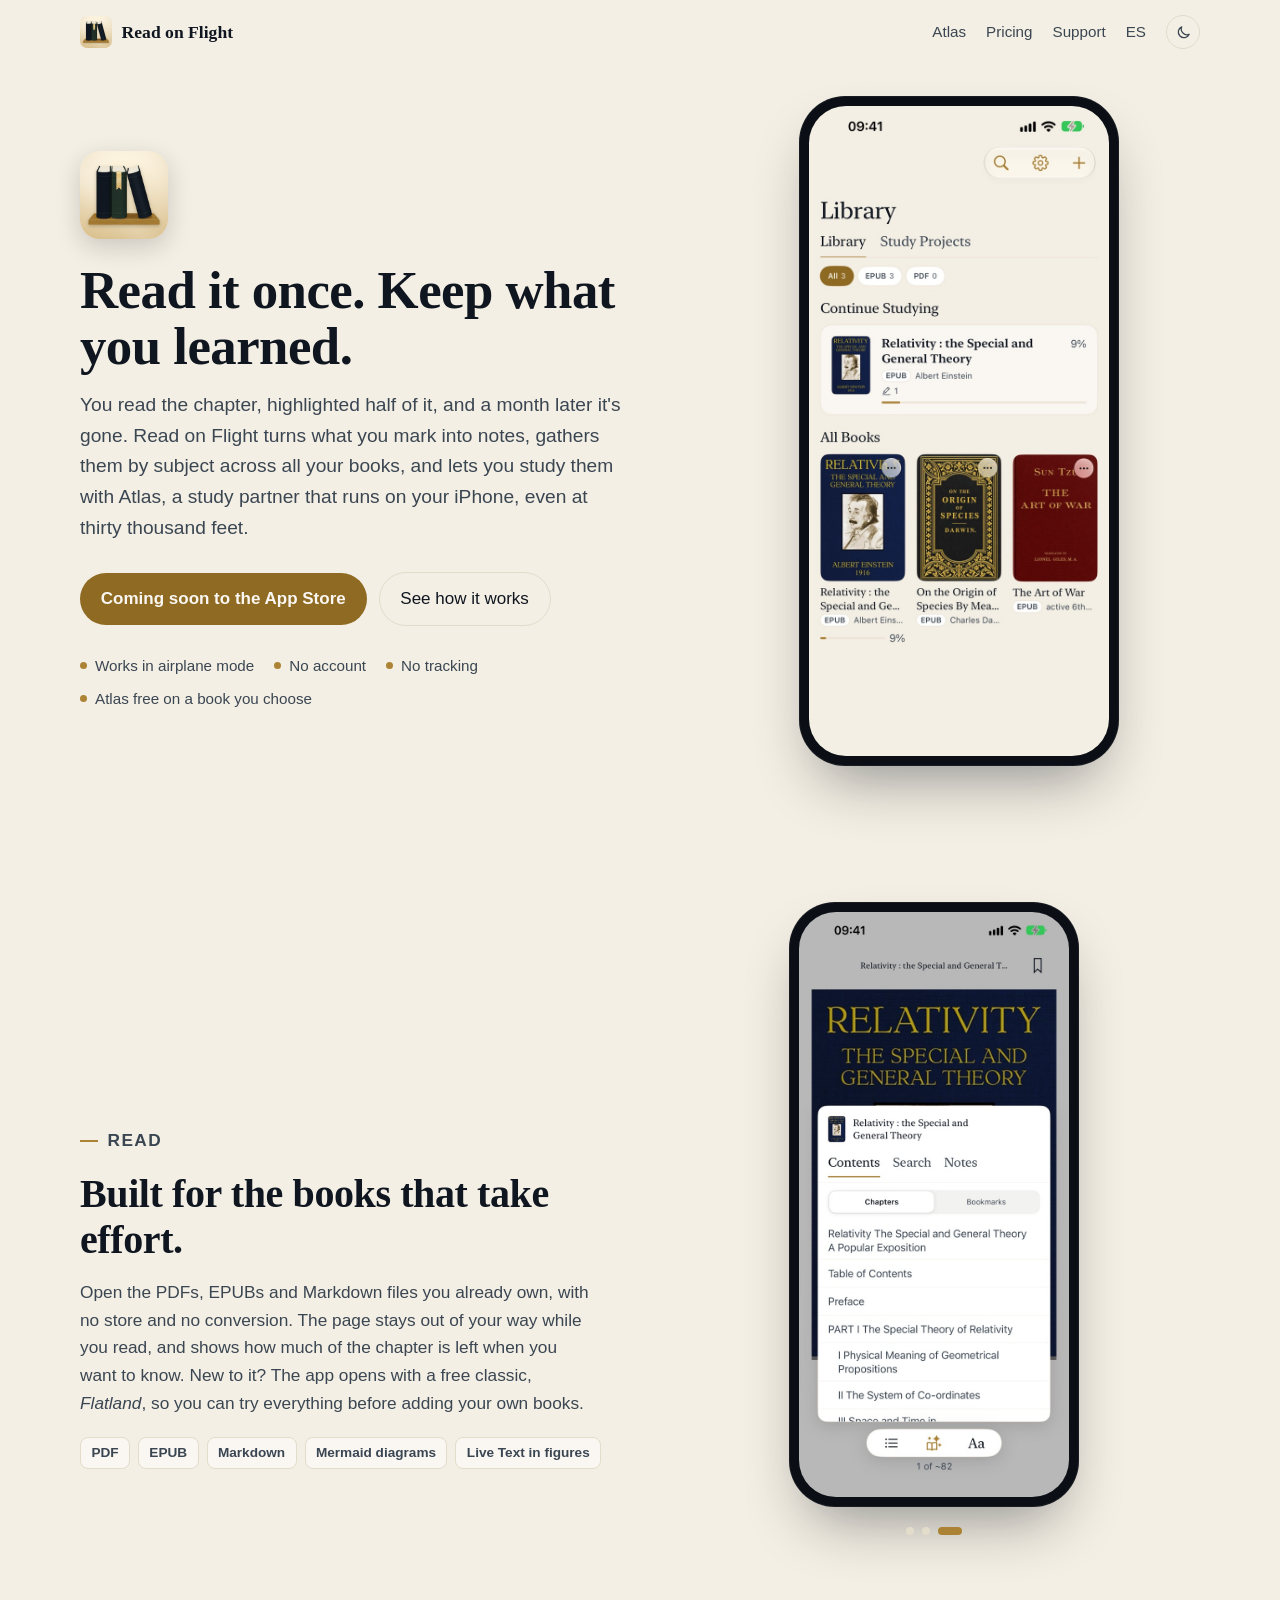
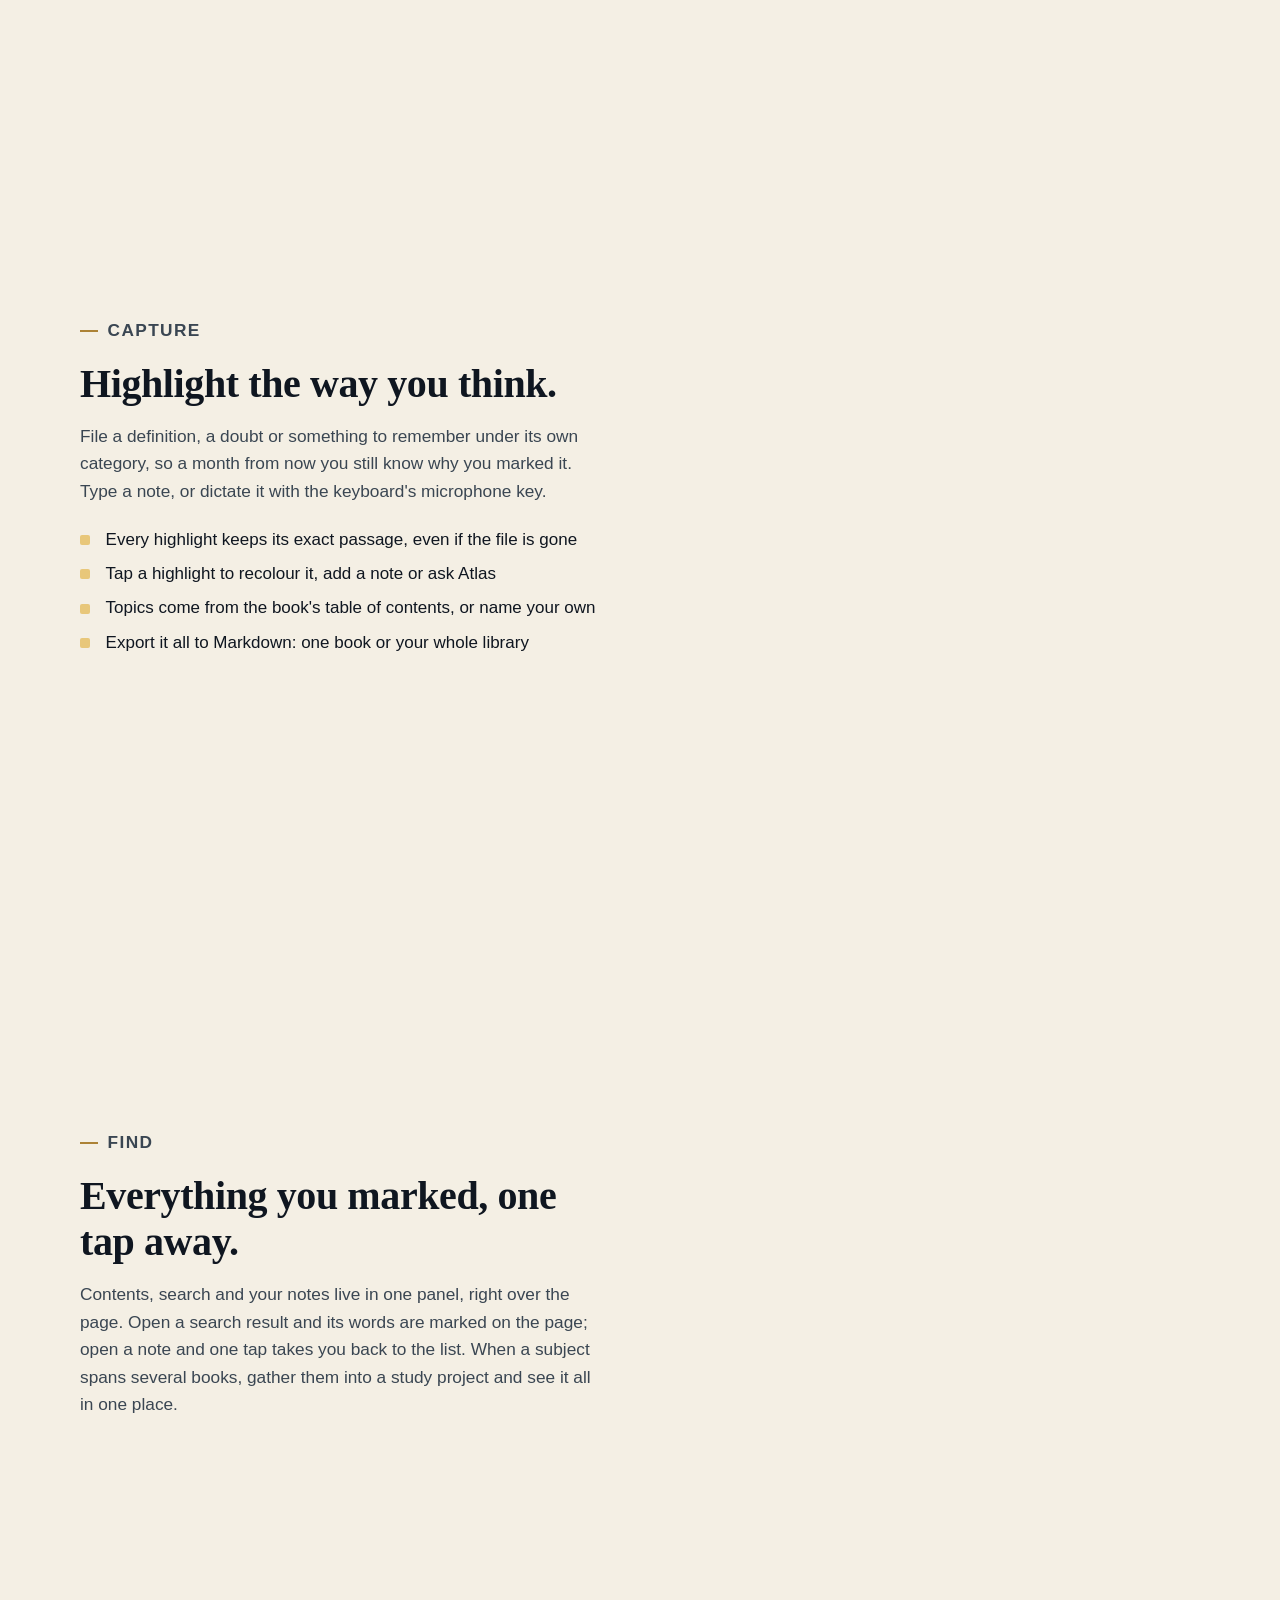
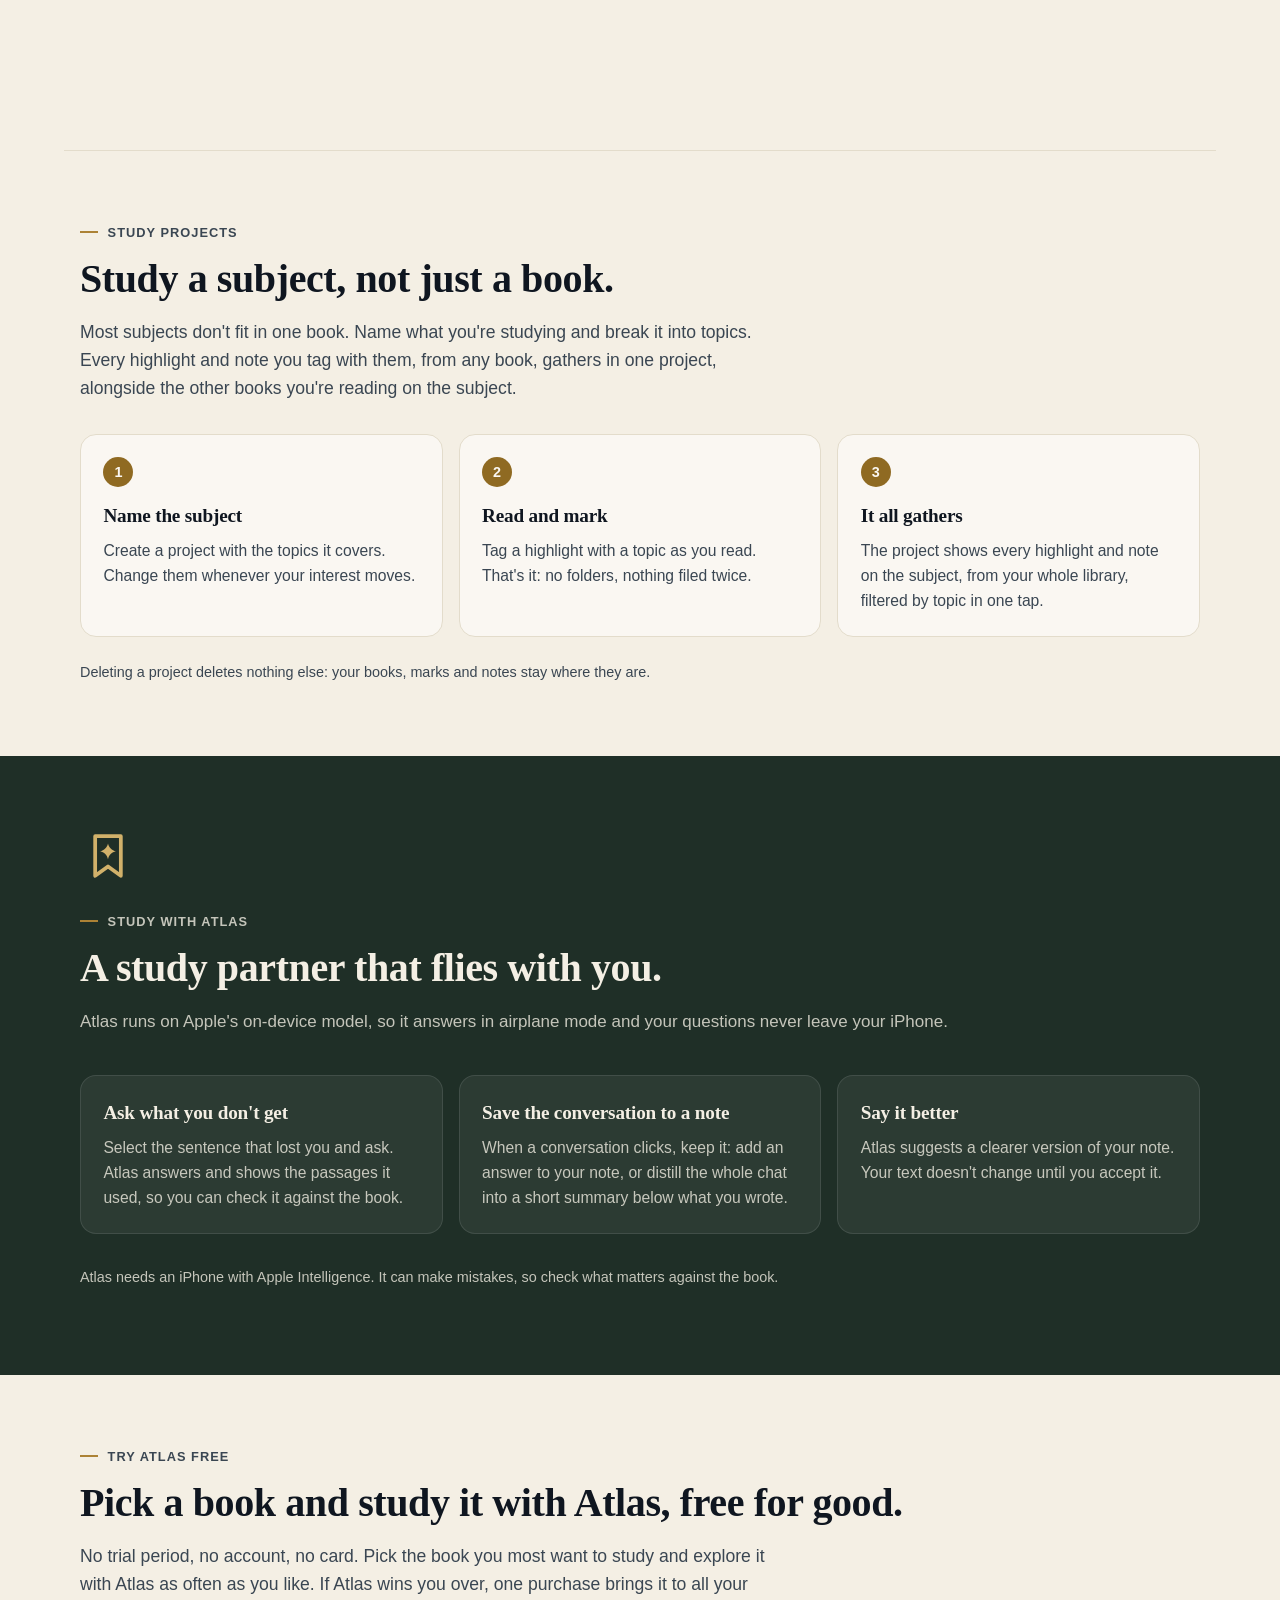
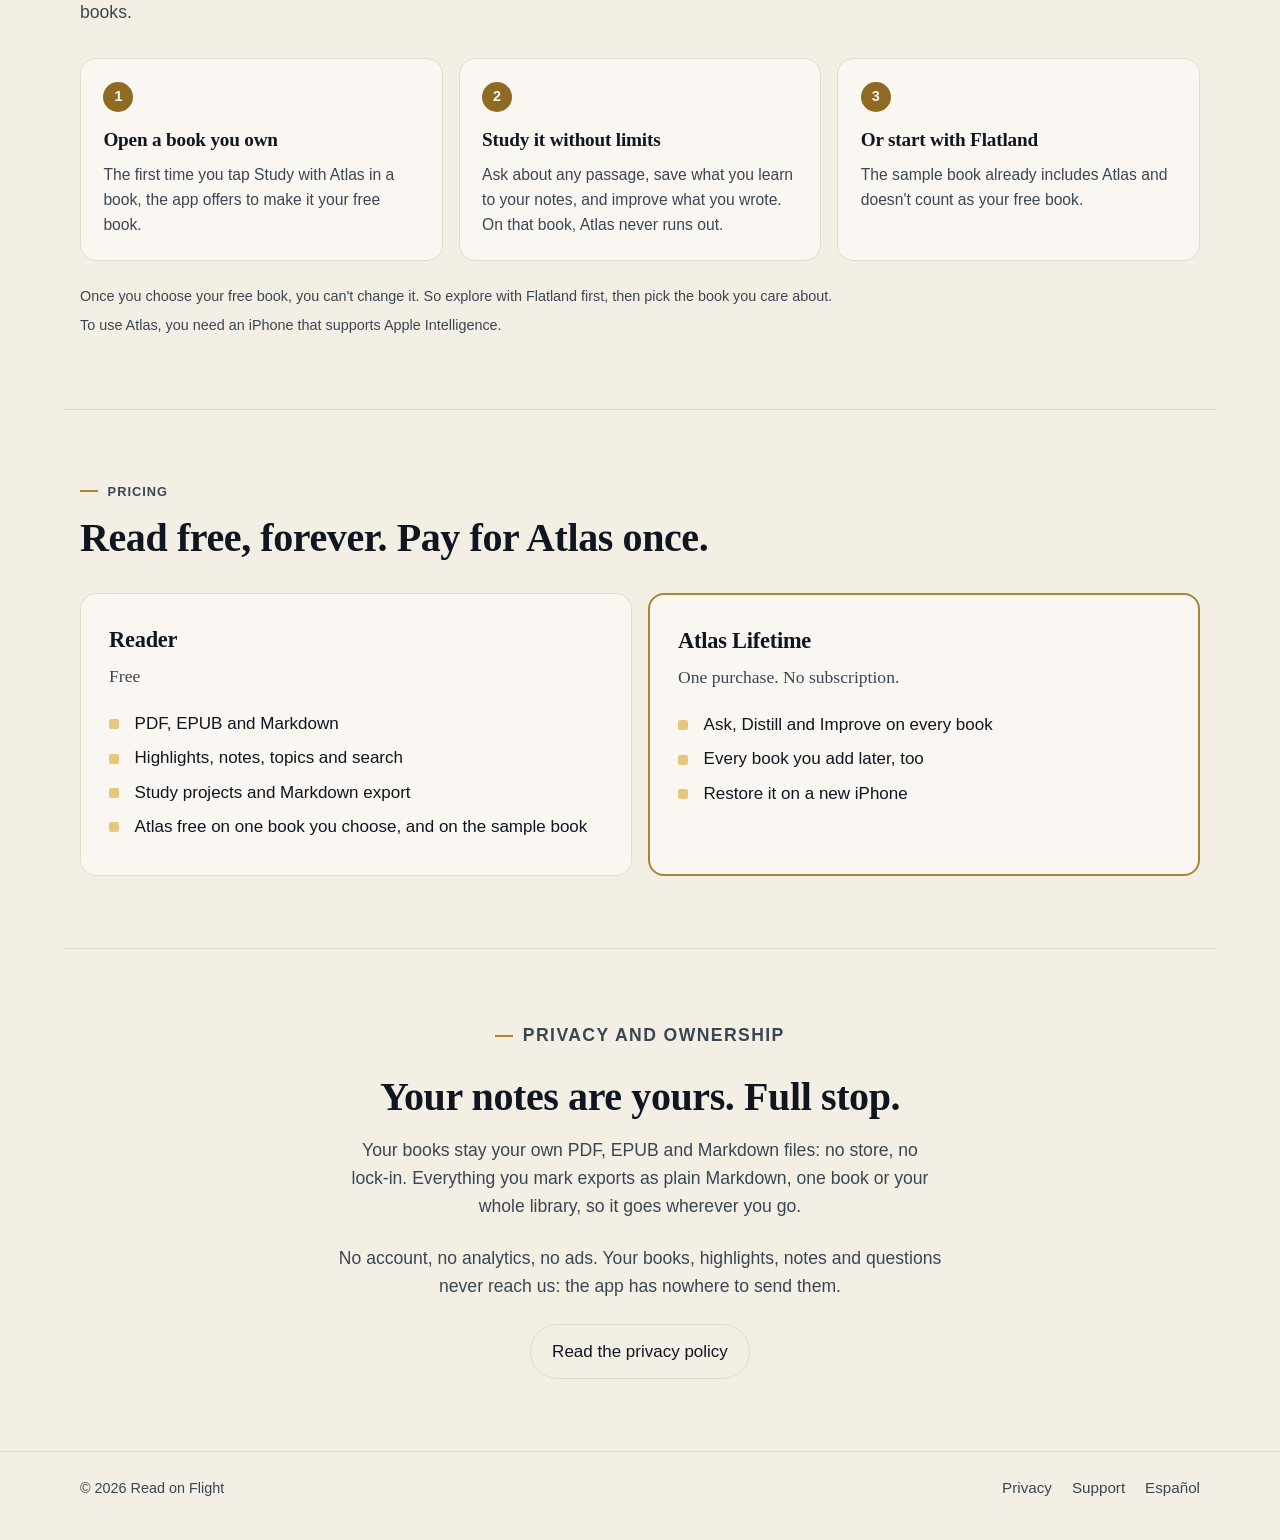
==== commit cf496100: "English says what the Spanish now says, in its own words Study Projects and Try Atlas carry the main" ====
--- a/index.html
+++ b/index.html
@@ -100,11 +100,11 @@
   <section class="section projects" id="projects">
     <p class="eyebrow">Study Projects</p>
     <h2>Study a subject, not just a book.</h2>
-    <p class="lead">Real subjects don't fit in one book. Name what you're studying and give it a few topics. Every mark and note you tag with them, in any book, gathers in one project, alongside the books you're reading for it and the Markdown notes you wrote yourself.</p>
+    <p class="lead">Most subjects don't fit in one book. Name what you're studying and break it into topics. Every highlight and note you tag with them, from any book, gathers in one project, alongside the other books you're reading on the subject.</p>
     <ol class="project-steps">
         <li><span class="n">1</span><h3>Name the subject</h3><p>Create a project with the topics it covers. Change them whenever your interest moves.</p></li>
-        <li><span class="n">2</span><h3>Read and mark</h3><p>Tag a highlight with a topic as you read. That's it: no folders, no filing it twice.</p></li>
-        <li><span class="n">3</span><h3>It all gathers</h3><p>The project shows every matching mark and note from your whole library, its books and your own Markdown files, filtered by topic in one tap.</p></li>
+        <li><span class="n">2</span><h3>Read and mark</h3><p>Tag a highlight with a topic as you read. That's it: no folders, nothing filed twice.</p></li>
+        <li><span class="n">3</span><h3>It all gathers</h3><p>The project shows every highlight and note on the subject, from your whole library, filtered by topic in one tap.</p></li>
     </ol>
     <p class="fine">Deleting a project deletes nothing else: your books, marks and notes stay where they are.</p>
   </section>
@@ -121,8 +121,8 @@
       never leave your iPhone.</p>
       <div class="cards">
         <div class="card"><h3>Ask what you don't get</h3><p>Select the sentence that lost you and ask. Atlas answers and shows the passages it used, so you can check it against the book.</p></div>
-        <div class="card"><h3>Turn a chat into a note</h3><p>When a conversation clicks, keep it: add an answer to your note, or distill the whole chat into a short summary below your own thoughts.</p></div>
-        <div class="card"><h3>Say it better</h3><p>Atlas suggests a clearer version of your note. Your words stay yours until you choose to keep it.</p></div>
+        <div class="card"><h3>Save the conversation to a note</h3><p>When a conversation clicks, keep it: add an answer to your note, or distill the whole chat into a short summary below what you wrote.</p></div>
+        <div class="card"><h3>Say it better</h3><p>Atlas suggests a clearer version of your note. Your text doesn't change until you accept it.</p></div>
       </div>
       <p class="fine">Atlas needs an iPhone with Apple Intelligence. It can make mistakes, so check
       what matters against the book.</p>
@@ -131,19 +131,20 @@
 
   <section class="section try" id="try">
     <p class="eyebrow">Try Atlas free</p>
-    <h2>Pick a book. Atlas is yours on it, for good.</h2>
-    <p class="lead">No trial clock, no account, no card. Choose the book you're stuck on and study it with Atlas as much as you like. If Atlas earns its place, one purchase opens every other book.</p>
+    <h2>Pick a book and study it with Atlas, free for good.</h2>
+    <p class="lead">No trial period, no account, no card. Pick the book you most want to study and explore it with Atlas as often as you like. If Atlas wins you over, one purchase brings it to all your books.</p>
     <ol class="project-steps">
         <li><span class="n">1</span><h3>Open a book you own</h3><p>The first time you tap Study with Atlas in a book, the app offers to make it your free book.</p></li>
-        <li><span class="n">2</span><h3>Study it, without limits</h3><p>Ask about any passage, turn a good chat into a note, and polish what you wrote. On that book it never runs out.</p></li>
-        <li><span class="n">3</span><h3>Or start with Flatland</h3><p>The sample book comes with Atlas on, and it doesn't use up your free book.</p></li>
+        <li><span class="n">2</span><h3>Study it without limits</h3><p>Ask about any passage, save what you learn to your notes, and improve what you wrote. On that book, Atlas never runs out.</p></li>
+        <li><span class="n">3</span><h3>Or start with Flatland</h3><p>The sample book already includes Atlas and doesn't count as your free book.</p></li>
     </ol>
-    <p class="fine">Your free book can't be moved to another book later. Atlas needs an iPhone with Apple Intelligence.</p>
+    <p class="fine">Once you choose your free book, you can't change it. So explore with Flatland first, then pick the book you care about.</p>
+    <p class="fine">To use Atlas, you need an iPhone that supports Apple Intelligence.</p>
   </section>
 
   <section class="section" id="pricing">
     <p class="eyebrow">Pricing</p>
-    <h2>Read free, forever. Unlock Atlas once.</h2>
+    <h2>Read free, forever. Pay for Atlas once.</h2>
     <div class="pricing">
       <div class="plan">
         <h3>Reader</h3>
--- a/style.css
+++ b/style.css
@@ -163,6 +163,7 @@
 .project-steps h3 { margin: 0 0 0.4rem; font-size: 1.2rem; }
 .project-steps p { margin: 0; color: var(--ink-2); font-size: 0.98rem; }
 .projects .fine, .try .fine { color: var(--ink-2); font-size: 0.9rem; margin: 1.5rem 0 0; }
+.try .fine + .fine { margin-top: 0.4rem; }
 
 /* Atlas lives on the shelf green, like the app's own chrome. */
 .atlas { background: var(--shelf); color: var(--on-shelf); }
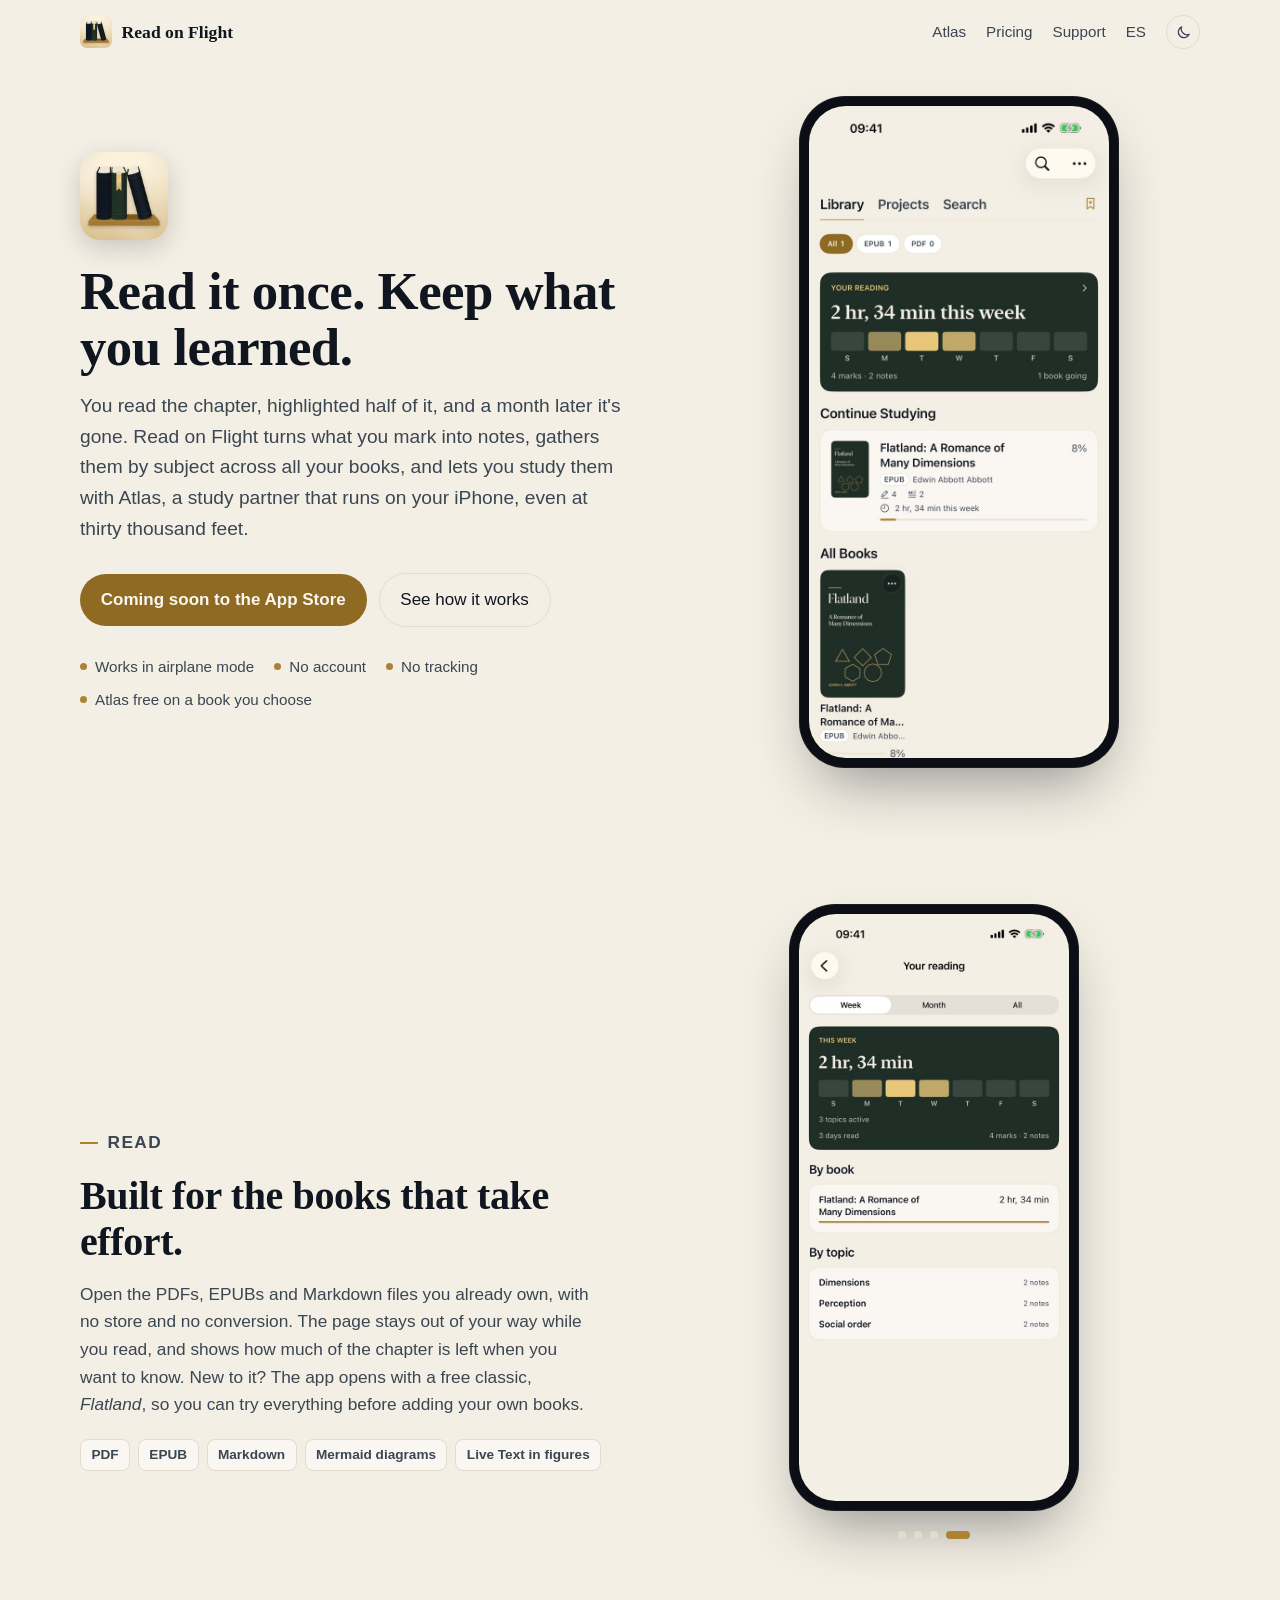
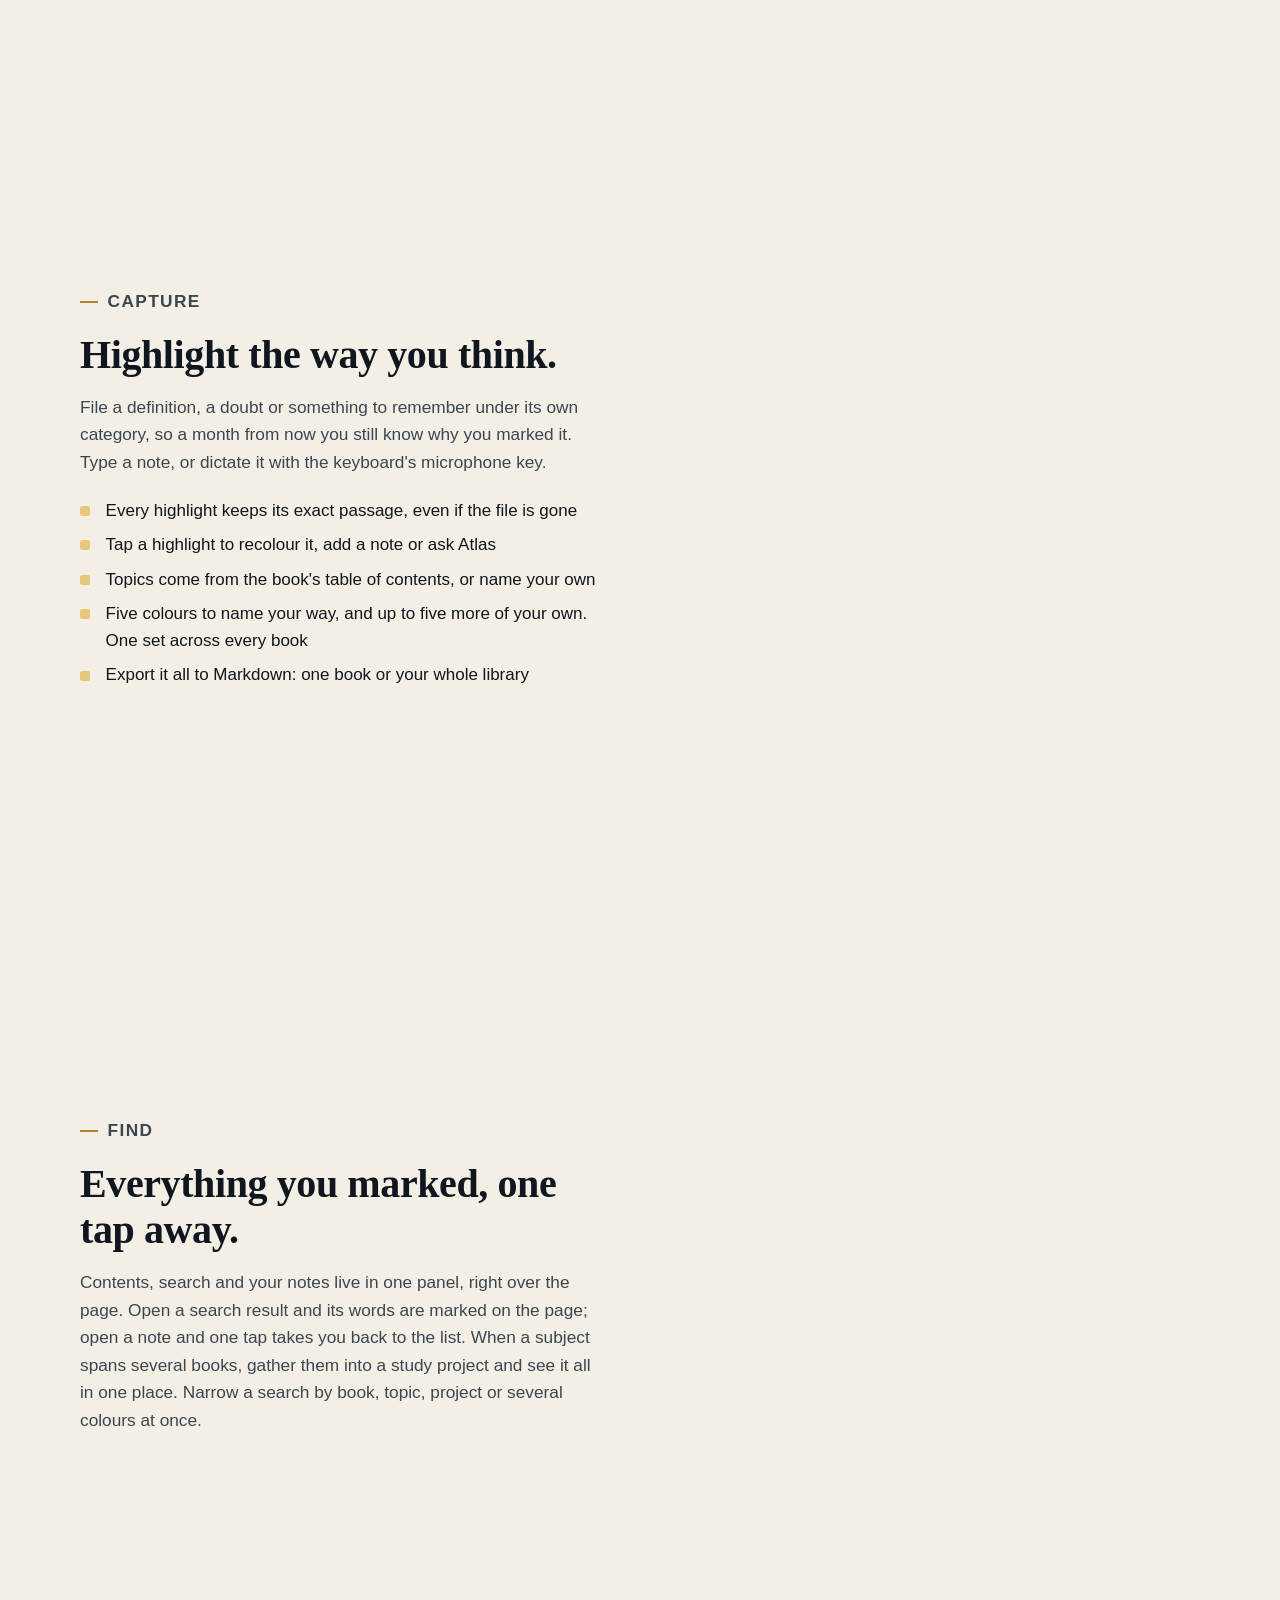
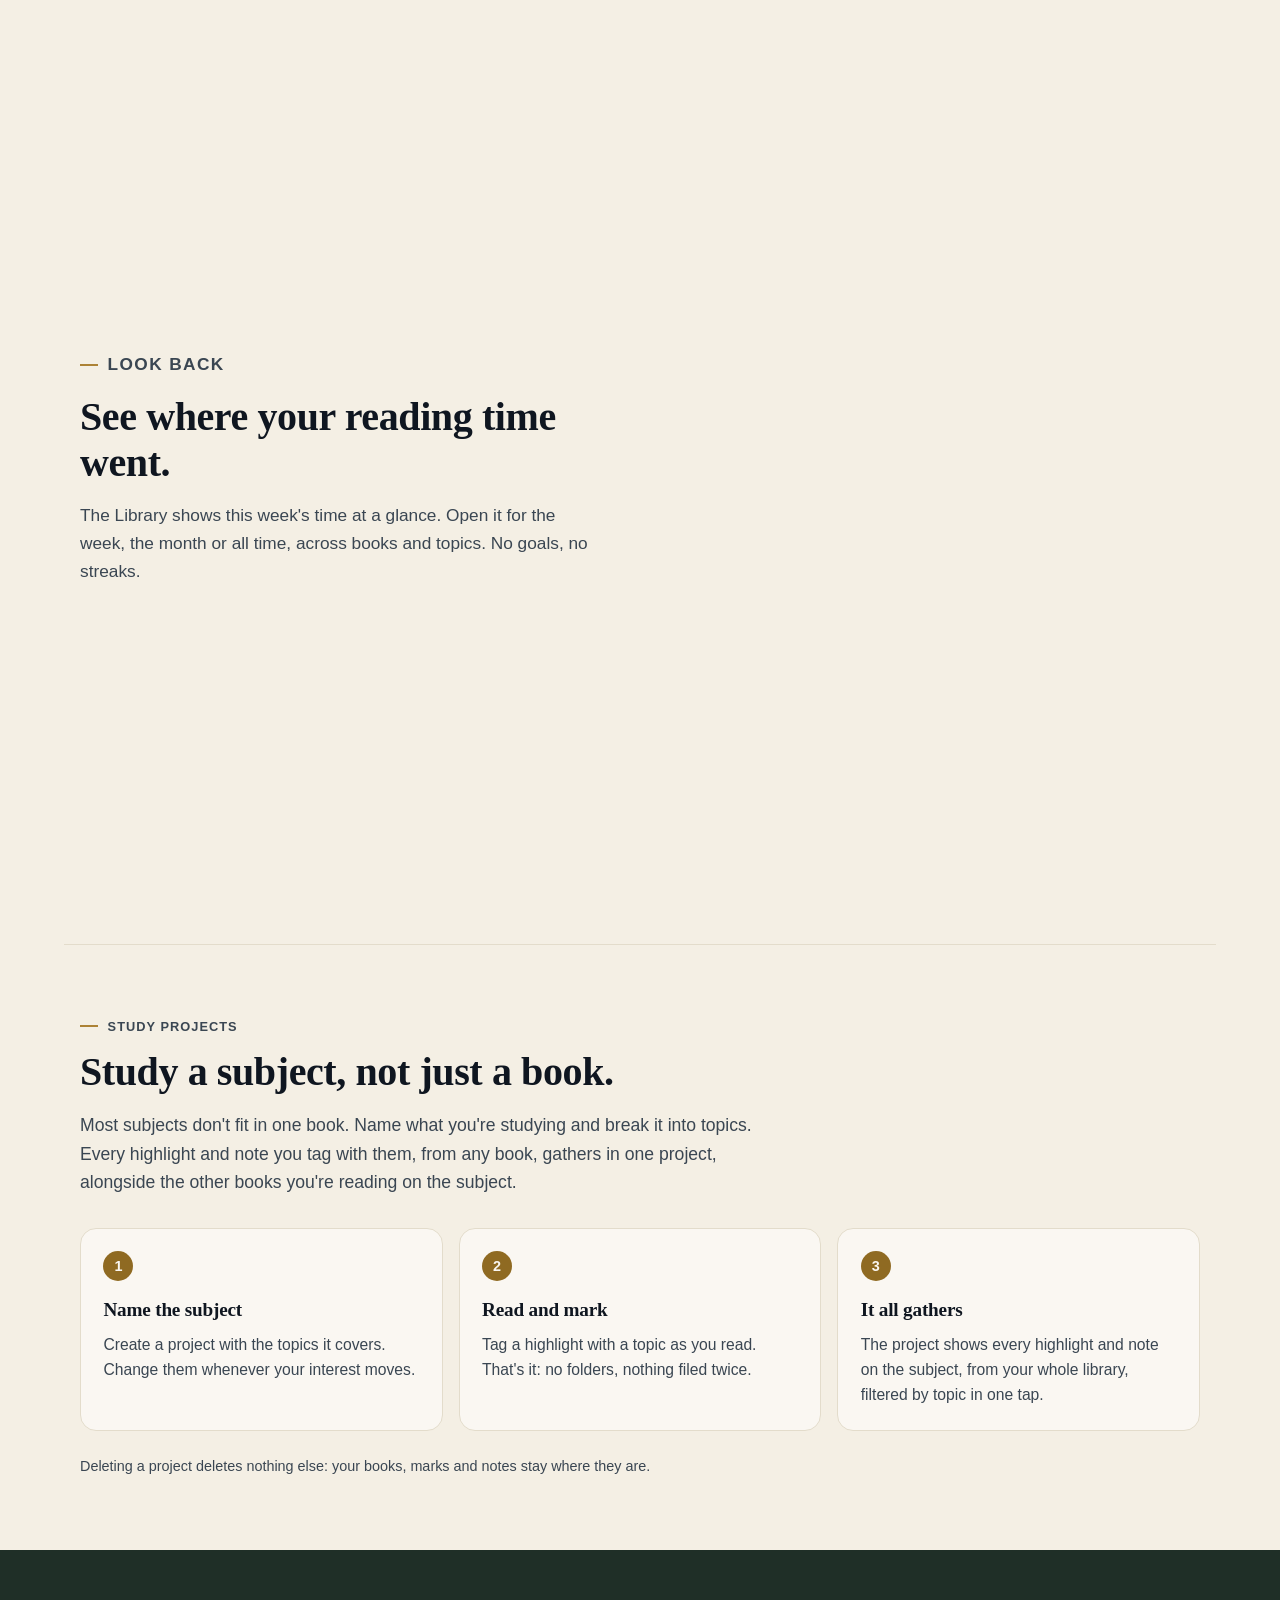
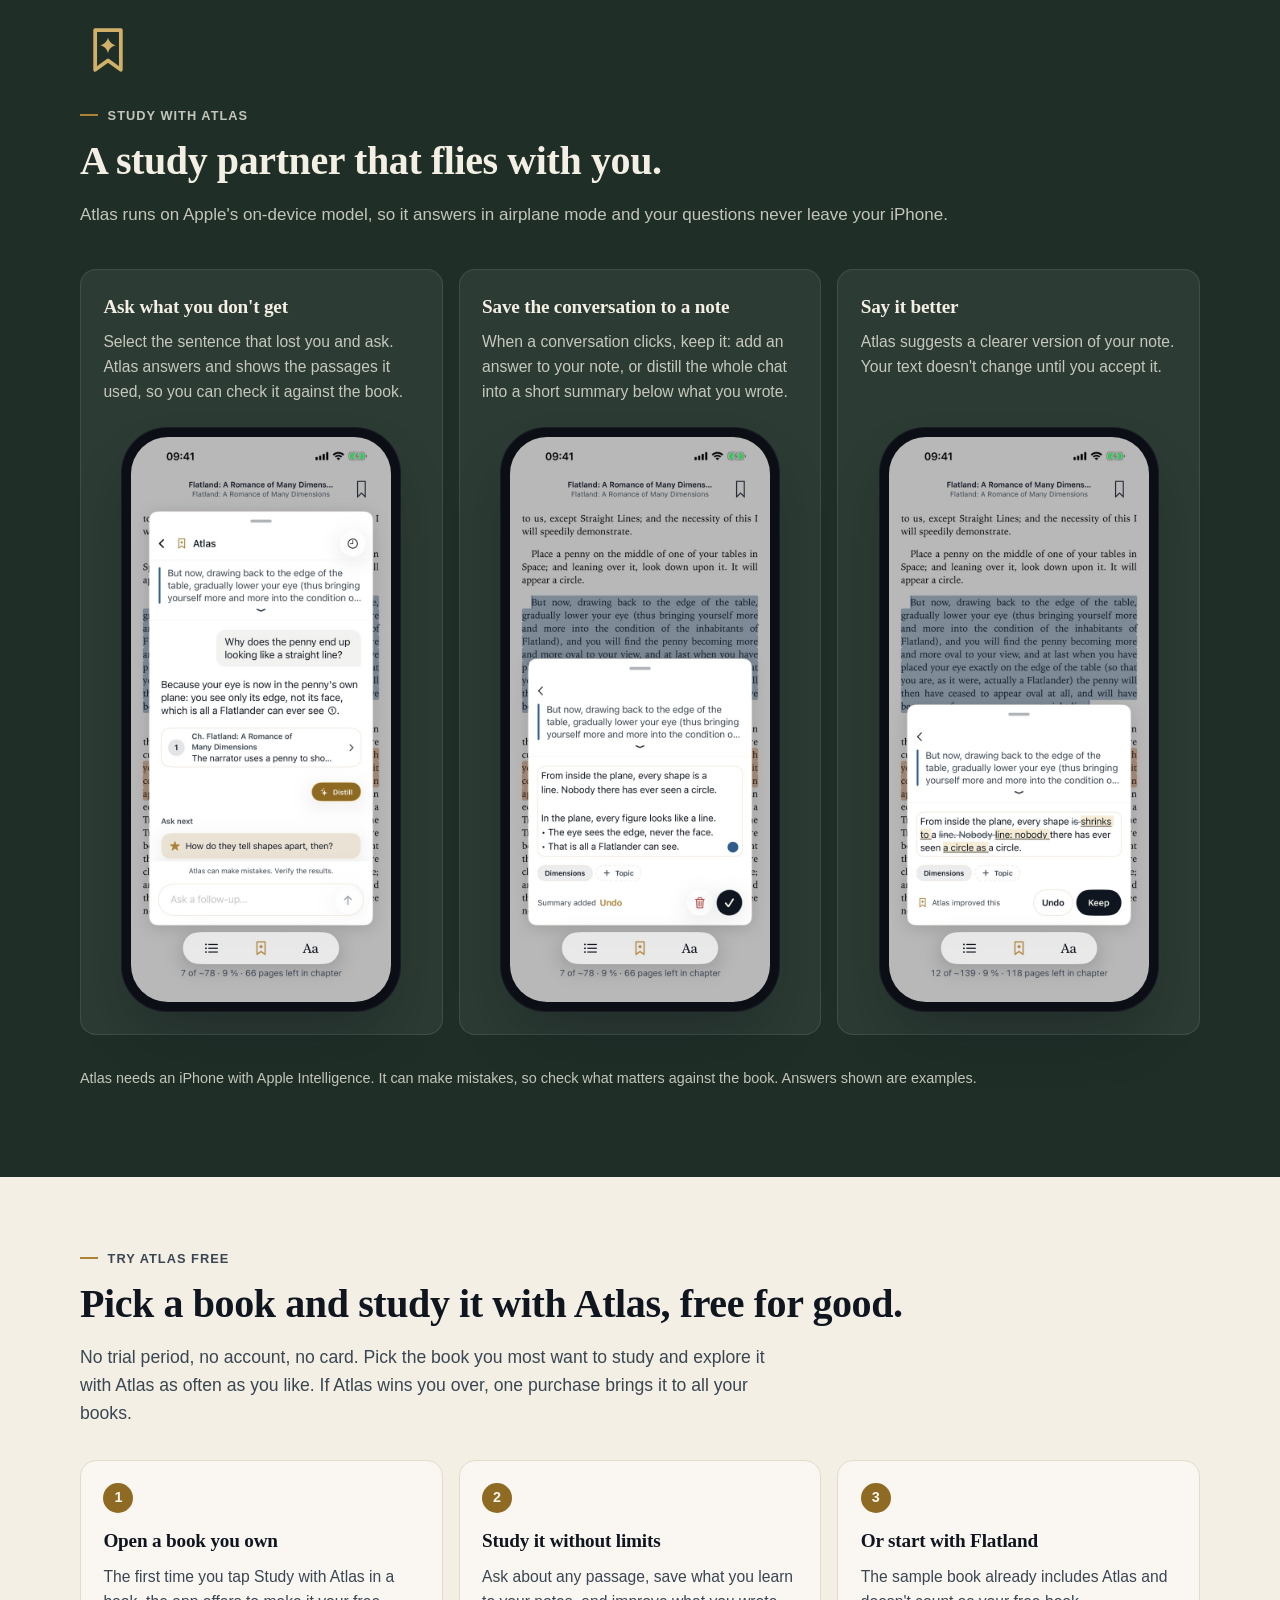
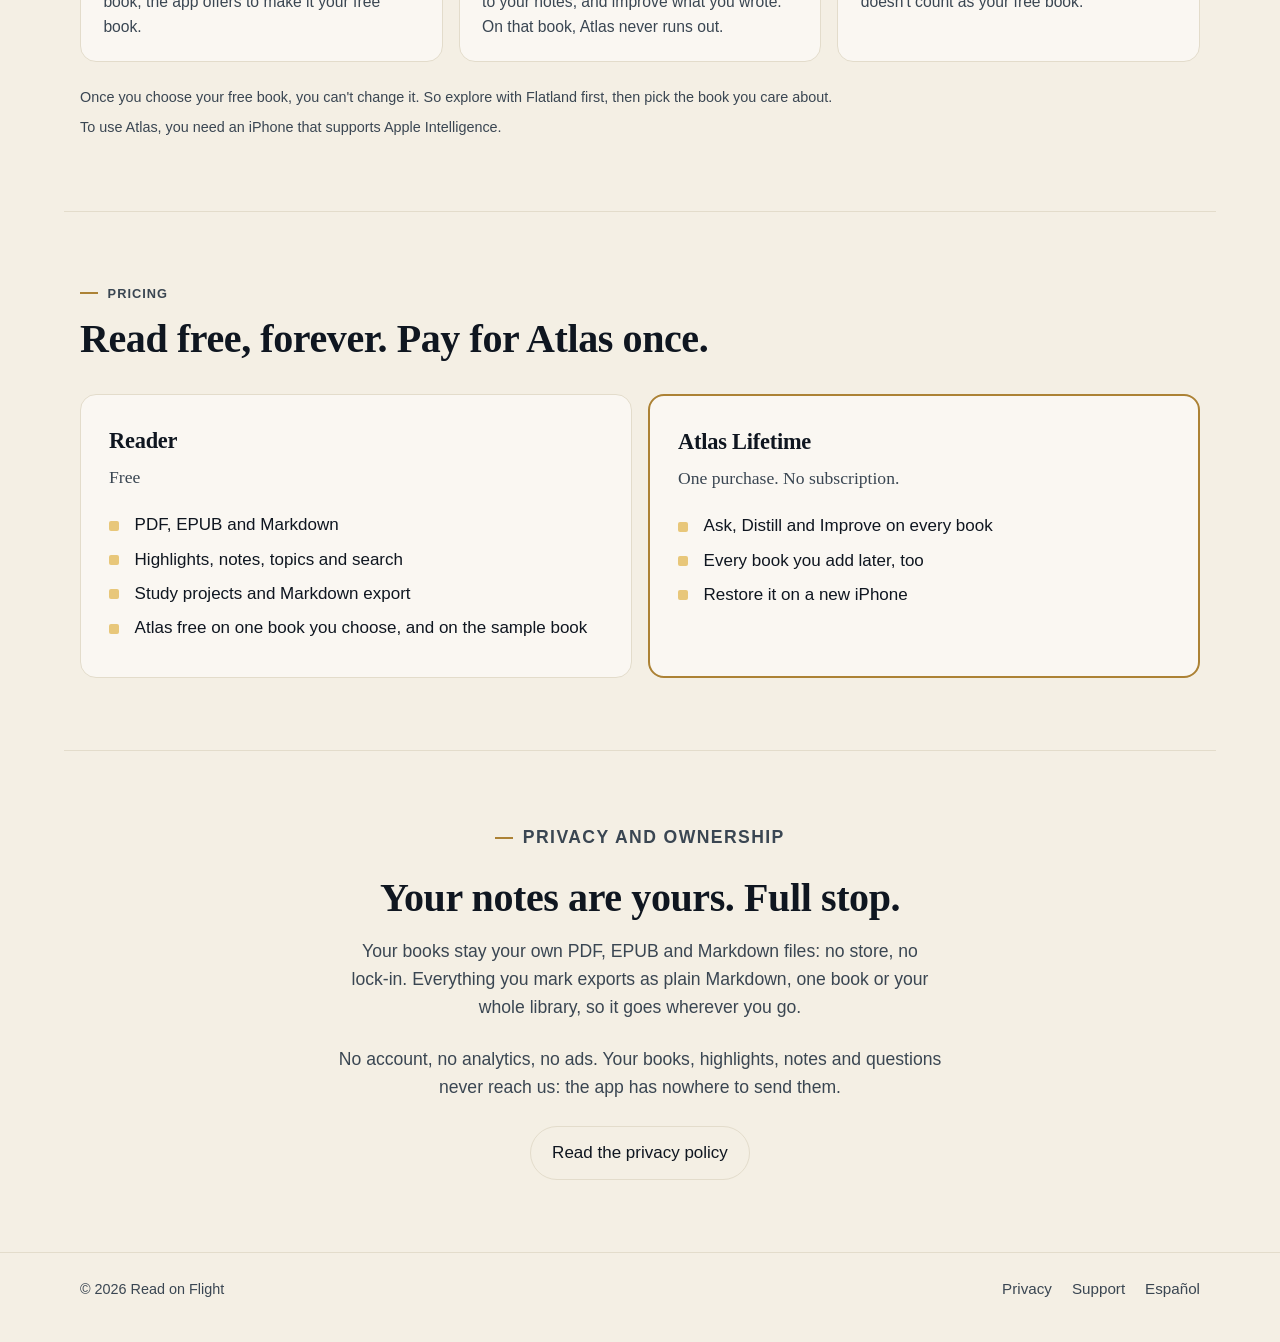
==== commit eedcb9bb: "New screenshots in both themes and both languages, and Atlas in action Every shot now comes from the" ====
--- a/index.html
+++ b/index.html
@@ -44,8 +44,8 @@
       </ul>
     </div>
     <div class="phone">
-      <img class="for-light" src="img/library.jpg" width="646" height="1400" alt="The library: a Continue Studying card for Einstein's Relativity above a shelf of three book covers.">
-      <img class="for-dark" src="img/library-dark.jpg" width="646" height="1400" alt="The library: a Continue Studying card for Einstein's Relativity above a shelf of three book covers.">
+      <img class="for-light" src="img/library.jpg" width="646" height="1404" alt="The library: a card with this week's reading time above a Continue Studying card for Flatland.">
+      <img class="for-dark" src="img/library-dark.jpg" width="646" height="1404" alt="The library: a card with this week's reading time above a Continue Studying card for Flatland.">
     </div>
   </section>
 
@@ -73,6 +73,7 @@
             <li>Every highlight keeps its exact passage, even if the file is gone</li>
             <li>Tap a highlight to recolour it, add a note or ask Atlas</li>
             <li>Topics come from the book's table of contents, or name your own</li>
+            <li>Five colours to name your way, and up to five more of your own. One set across every book</li>
             <li>Export it all to Markdown: one book or your whole library</li>
           </ul>
         </div>
@@ -83,17 +84,26 @@
           <h2>Everything you marked, one tap away.</h2>
           <p>Contents, search and your notes live in one panel, right over the page. Open a search result
           and its words are marked on the page; open a note and one tap takes you back to the list. When a
-          subject spans several books, gather them into a study project and see it all in one place.</p>
+          subject spans several books, gather them into a study project and see it all in one place. Narrow a search by book, topic, project or several colours at once.</p>
+        </div>
+      </article>
+      <article class="step">
+        <div class="copy">
+          <p class="eyebrow">Look back</p>
+          <h2>See where your reading time went.</h2>
+          <p>The Library shows this week's time at a glance. Open it for the week, the month or all
+          time, across books and topics. No goals, no streaks.</p>
         </div>
       </article>
     </div>
     <div class="tour-stage">
       <div class="phone"><div class="shots">
-        <img class="shot is-on" src="img/reader.jpg" width="646" height="1400" alt="A page of Relativity with a passage highlighted in green and the reading dock below.">
-        <img class="shot" loading="lazy" src="img/select.jpg" width="646" height="1400" alt="A selected passage with the menu: Highlight, Note, Ask Atlas, Copy.">
-        <img class="shot" loading="lazy" src="img/contents.jpg" width="646" height="1400" alt="The contents panel with Contents, Search and Notes tabs over the book.">
+        <div class="shot is-on"><img class="for-light" src="img/page.jpg" width="646" height="1404" alt="A page of Flatland with two passages highlighted in blue and orange, and the reading dock below."><img class="for-dark" loading="lazy" src="img/page-dark.jpg" width="646" height="1404" alt="A page of Flatland with two passages highlighted in blue and orange, and the reading dock below."></div>
+        <div class="shot"><img class="for-light" loading="lazy" src="img/note.jpg" width="646" height="1404" alt="A highlighted passage open with its note, its topic and its colour."><img class="for-dark" loading="lazy" src="img/note-dark.jpg" width="646" height="1404" alt="A highlighted passage open with its note, its topic and its colour."></div>
+        <div class="shot"><img class="for-light" loading="lazy" src="img/filters.jpg" width="646" height="1404" alt="Search's filters with two colours chosen, each shown as a chip above the results."><img class="for-dark" loading="lazy" src="img/filters-dark.jpg" width="646" height="1404" alt="Search's filters with two colours chosen, each shown as a chip above the results."></div>
+        <div class="shot"><img class="for-light" loading="lazy" src="img/record.jpg" width="646" height="1404" alt="Your reading: two and a half hours this week, by book and by topic."><img class="for-dark" loading="lazy" src="img/record-dark.jpg" width="646" height="1404" alt="Your reading: two and a half hours this week, by book and by topic."></div>
       </div></div>
-      <div class="tour-dots" aria-hidden="true"><span class="is-on"></span><span></span><span></span></div>
+      <div class="tour-dots" aria-hidden="true"><span class="is-on"></span><span></span><span></span><span></span></div>
     </div>
   </section>
 
@@ -120,12 +130,12 @@
       <p>Atlas runs on Apple's on-device model, so it answers in airplane mode and your questions
       never leave your iPhone.</p>
       <div class="cards">
-        <div class="card"><h3>Ask what you don't get</h3><p>Select the sentence that lost you and ask. Atlas answers and shows the passages it used, so you can check it against the book.</p></div>
-        <div class="card"><h3>Save the conversation to a note</h3><p>When a conversation clicks, keep it: add an answer to your note, or distill the whole chat into a short summary below what you wrote.</p></div>
-        <div class="card"><h3>Say it better</h3><p>Atlas suggests a clearer version of your note. Your text doesn't change until you accept it.</p></div>
+        <div class="card"><h3>Ask what you don't get</h3><p>Select the sentence that lost you and ask. Atlas answers and shows the passages it used, so you can check it against the book.</p><div class="phone small"><img class="for-light" loading="lazy" src="img/atlas-ask.jpg" width="646" height="1404" alt="Atlas answering a question about a passage, with its source and a suggested next question."><img class="for-dark" loading="lazy" src="img/atlas-ask-dark.jpg" width="646" height="1404" alt="Atlas answering a question about a passage, with its source and a suggested next question."></div></div>
+        <div class="card"><h3>Save the conversation to a note</h3><p>When a conversation clicks, keep it: add an answer to your note, or distill the whole chat into a short summary below what you wrote.</p><div class="phone small"><img class="for-light" loading="lazy" src="img/atlas-distill.jpg" width="646" height="1404" alt="A note with a short summary from Atlas below the reader's words, and Undo beside it."><img class="for-dark" loading="lazy" src="img/atlas-distill-dark.jpg" width="646" height="1404" alt="A note with a short summary from Atlas below the reader's words, and Undo beside it."></div></div>
+        <div class="card"><h3>Say it better</h3><p>Atlas suggests a clearer version of your note. Your text doesn't change until you accept it.</p><div class="phone small"><img class="for-light" loading="lazy" src="img/atlas-improve.jpg" width="646" height="1404" alt="A clearer version of a note with the changes marked, and buttons for Undo and Keep."><img class="for-dark" loading="lazy" src="img/atlas-improve-dark.jpg" width="646" height="1404" alt="A clearer version of a note with the changes marked, and buttons for Undo and Keep."></div></div>
       </div>
       <p class="fine">Atlas needs an iPhone with Apple Intelligence. It can make mistakes, so check
-      what matters against the book.</p>
+      what matters against the book. Answers shown are examples.</p>
     </section>
   </div>
 
--- a/style.css
+++ b/style.css
@@ -145,7 +145,7 @@
 .js .step.is-active .copy { opacity: 1; transform: none; }
 .tour-stage { position: sticky; top: max(4.5rem, calc(50vh - 340px)); align-self: start; }
 .tour-stage .phone { max-width: 290px; }
-.shots { position: relative; aspect-ratio: 646 / 1400; }
+.shots { position: relative; aspect-ratio: 646 / 1404; }
 .shot { position: absolute; inset: 0; height: 100%; opacity: 0; transform: scale(0.97); transition: opacity 0.55s ease, transform 0.7s ease; }
 .shot.is-on { opacity: 1; transform: none; }
 .tour-dots { display: flex; justify-content: center; gap: 0.5rem; margin-top: 1.25rem; }
@@ -175,6 +175,9 @@
 .card { background: rgb(255 255 255 / 0.06); border: 1px solid rgb(255 255 255 / 0.1); border-radius: 16px; padding: 1.4rem; }
 .card h3 { margin: 0 0 0.4rem; font-size: 1.2rem; color: var(--on-shelf); }
 .card p { margin: 0; font-size: 0.98rem; }
+.card { display: flex; flex-direction: column; }
+.card .phone { margin: auto auto 0; width: 100%; }
+.card p { margin-bottom: 1.4rem; }
 .atlas .fine { font-size: 0.9rem; margin-top: 2rem; }
 
 .pricing { display: grid; grid-template-columns: 1fr 1fr; gap: 1rem; margin-top: 2rem; }
